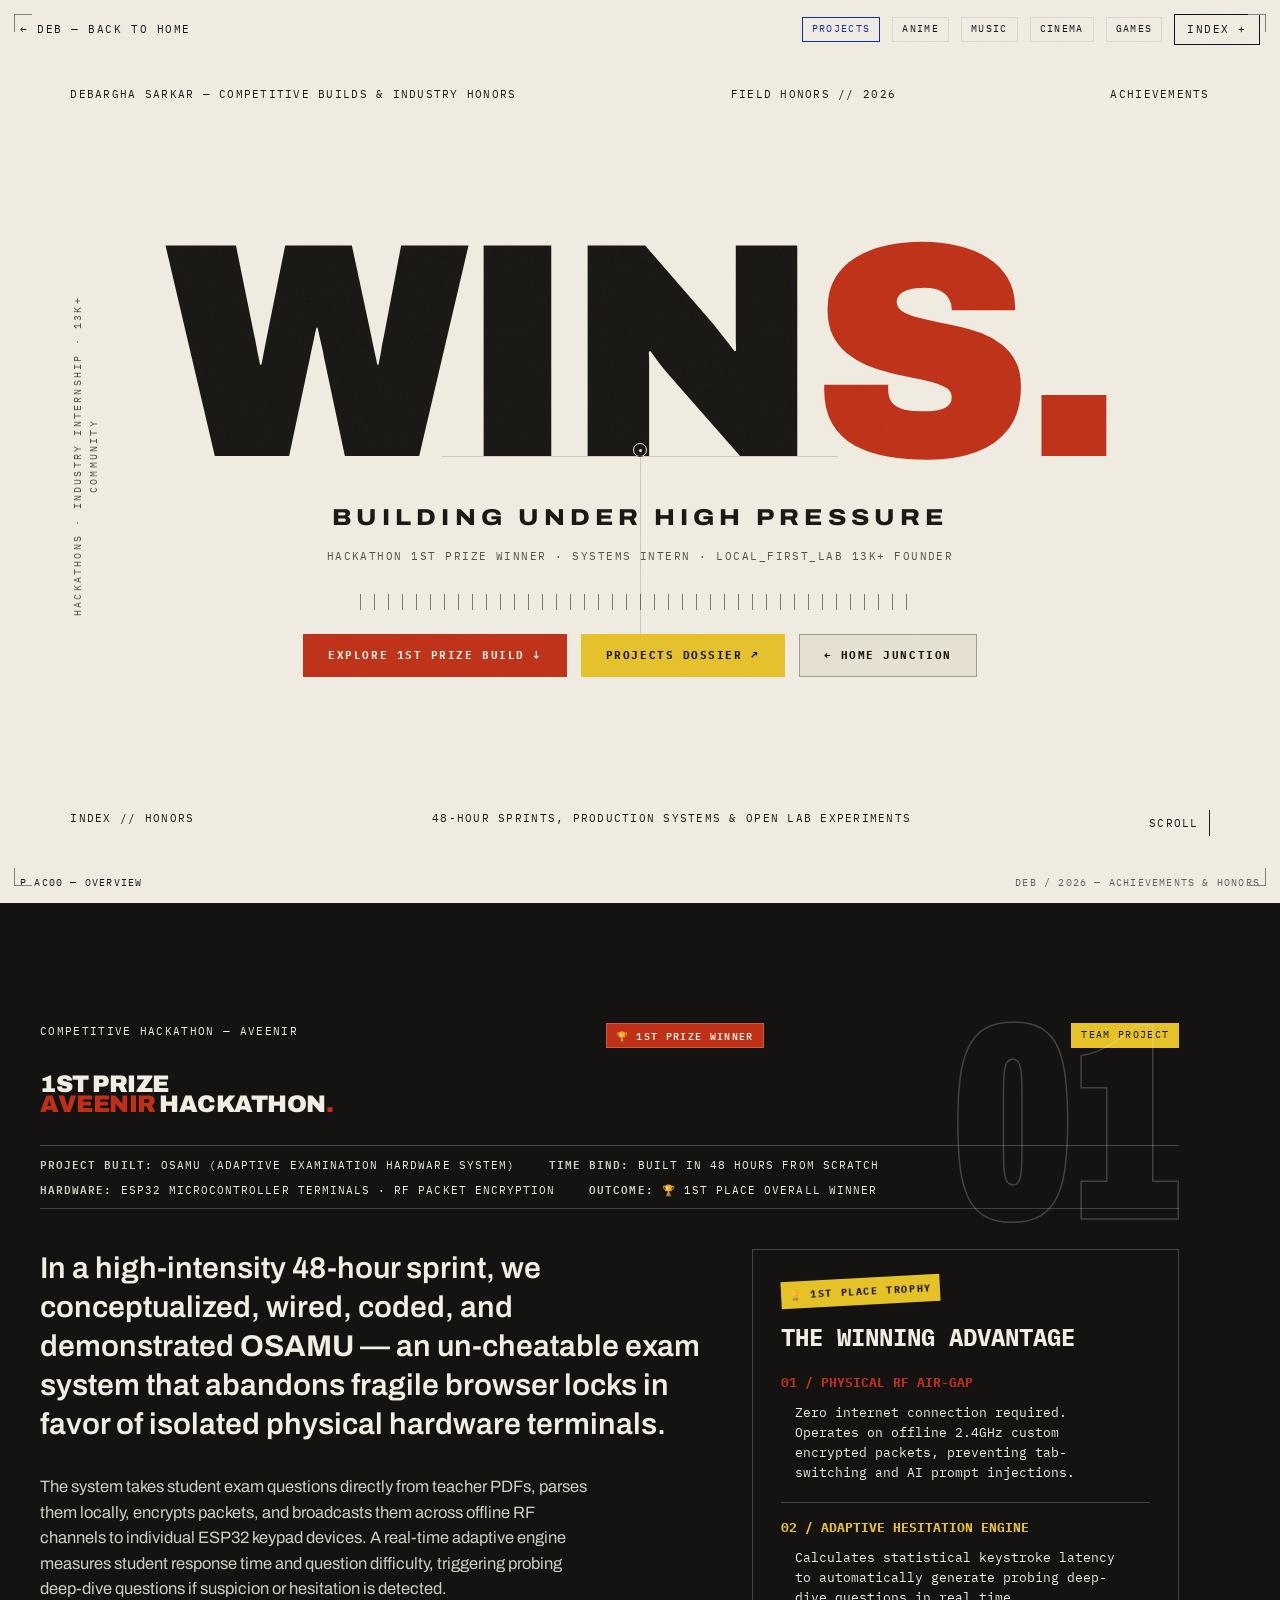
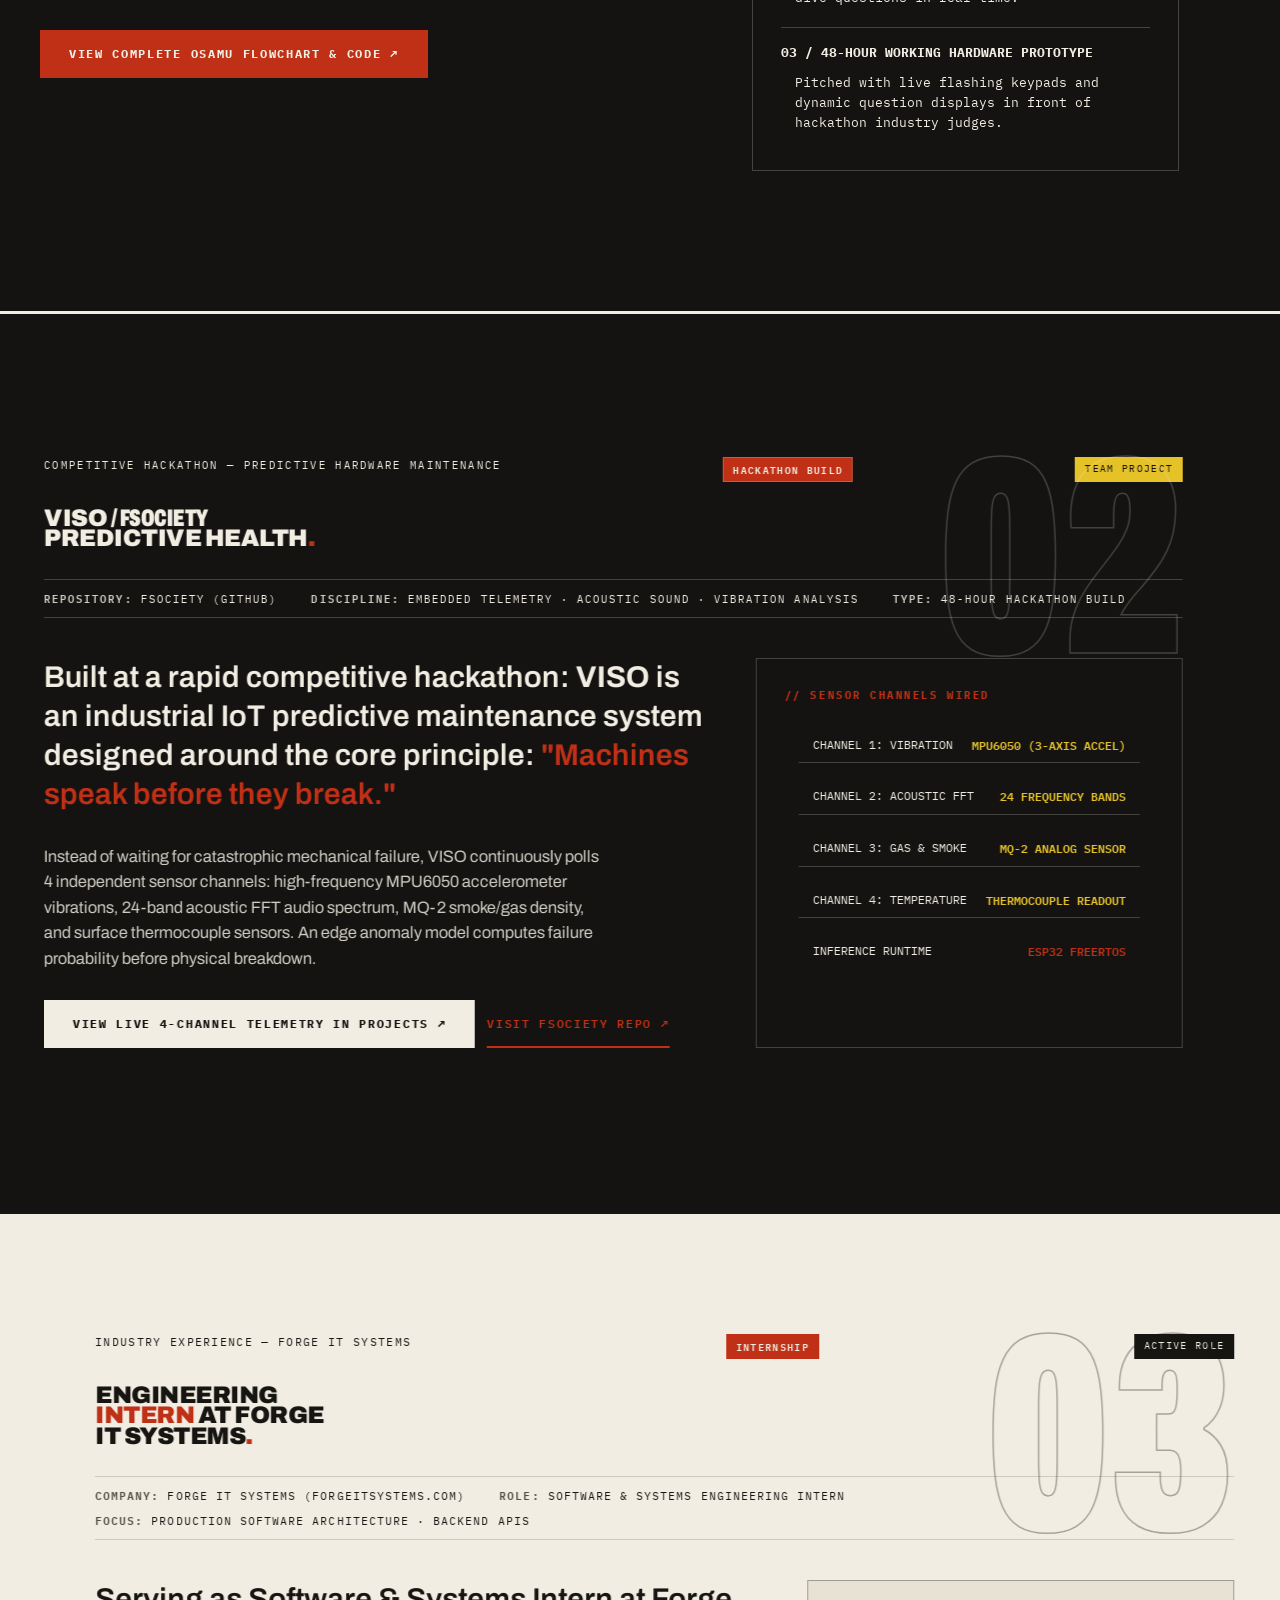
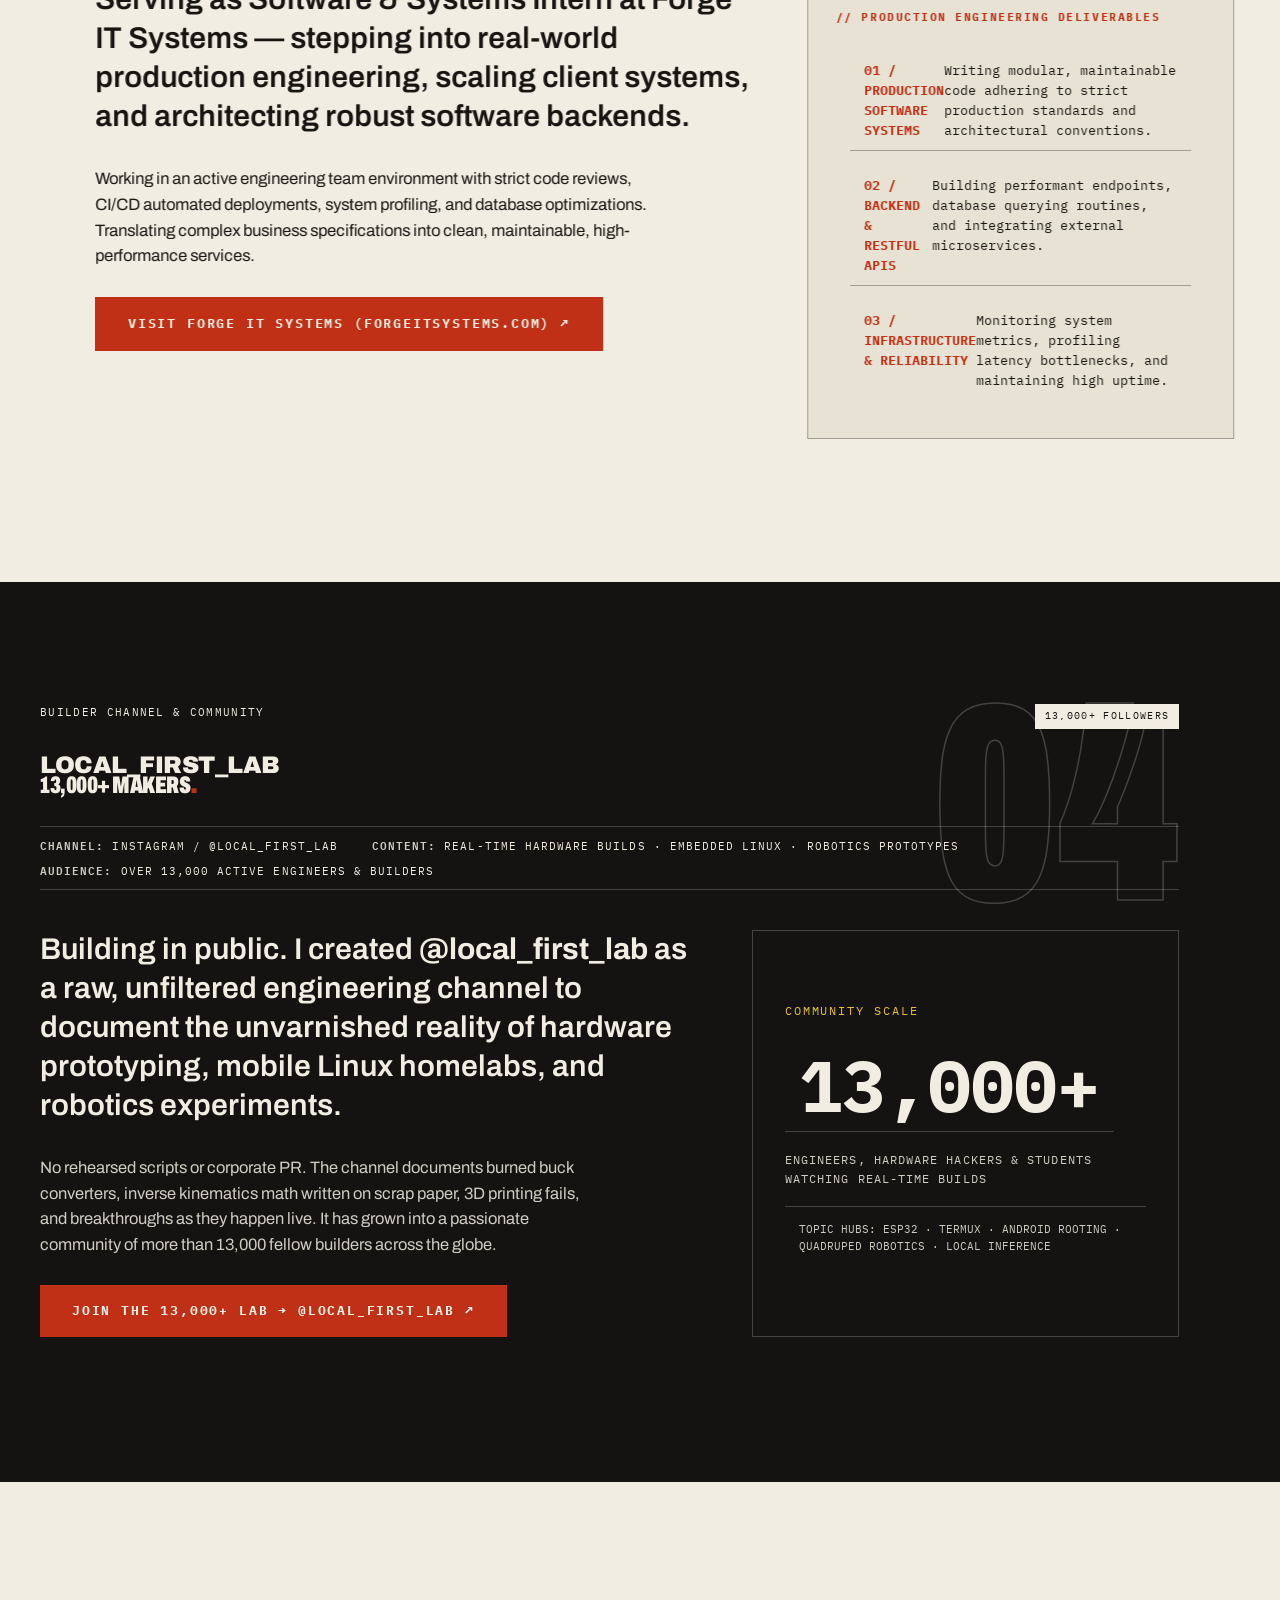
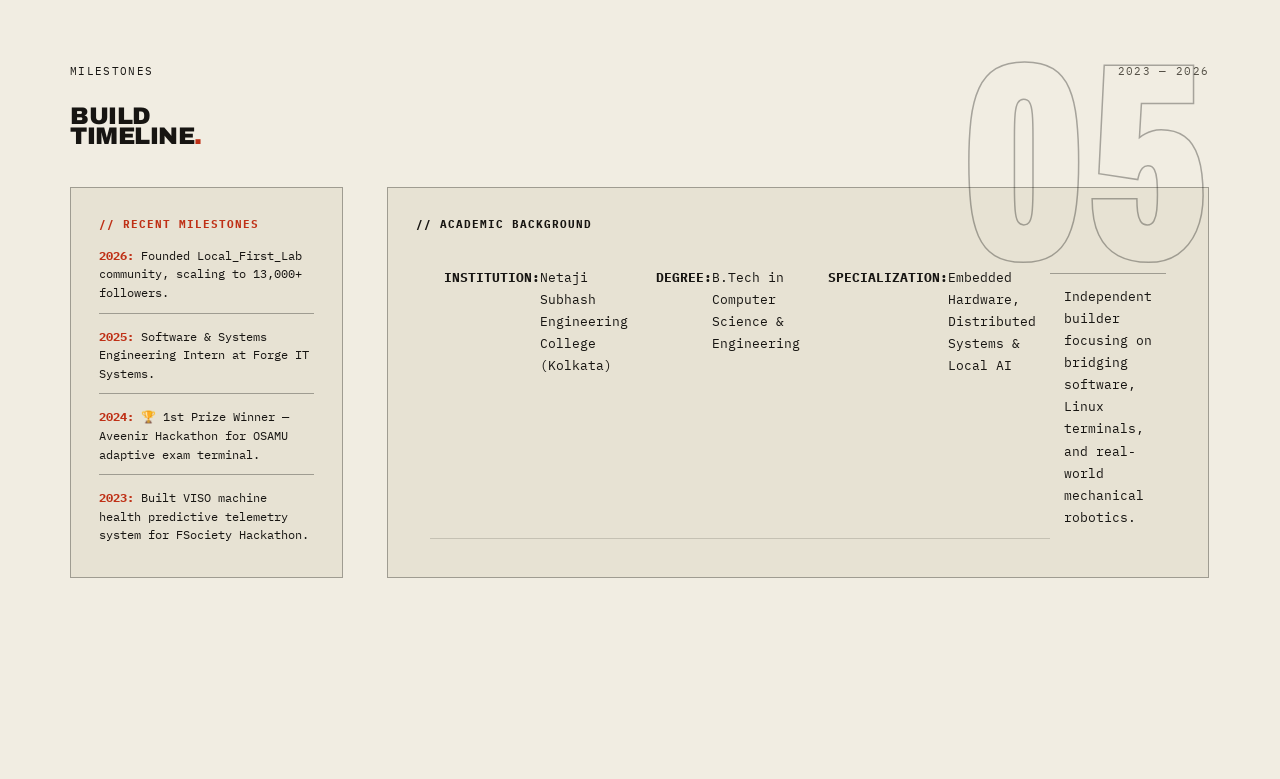
==== achievements.html @ 4ff347ff "Add ECG & Holter Monitor Telemetry Suite to portfolio with live demo link and deploy multi-page port" ====
<!DOCTYPE html>
<html lang="en">
<head>
<meta charset="UTF-8">
<meta name="viewport" content="width=device-width, initial-scale=1.0">
<title>DEB — Achievements, Hackathons &amp; Honors</title>
<meta name="description" content="Debargha Sarkar — Hackathon 1st Prize Winner, Forge IT Systems Internship, and 13,000+ Local_First_Lab community.">
<link rel="preconnect" href="https://fonts.googleapis.com">
<link rel="preconnect" href="https://fonts.gstatic.com" crossorigin>
<link href="https://fonts.googleapis.com/css2?family=Archivo:wdth,wght@62..125,100..900&family=IBM+Plex+Mono:wght@400;500;600;700&display=swap" rel="stylesheet">
<link rel="stylesheet" href="style.css">
</head>
<body>
<a class="skiplink" href="#achieve-content">Skip to content</a>
<div id="noise" aria-hidden="true"></div>
<canvas id="trail" aria-hidden="true"></canvas>
<div id="cursor" aria-hidden="true"></div>
<div id="cursorTag" aria-hidden="true">OPEN</div>

<!-- NAVIGATION -->
<nav id="siteNav" aria-label="Site">
  <a class="brand" href="index.html">← DEB <span class="hide-mobile">— BACK TO HOME</span></a>
  <div style="display:flex;align-items:center;gap:12px">
    <a class="tag hide-mobile" href="projects.html" style="text-decoration:none;border-color:var(--yellow);color:var(--yellow)">PROJECTS</a>
    <a class="tag hide-mobile" href="anime.html" style="text-decoration:none">ANIME</a>
    <a class="tag hide-mobile" href="music.html" style="text-decoration:none">MUSIC</a>
    <a class="tag hide-mobile" href="cinema.html" style="text-decoration:none">CINEMA</a>
    <a class="tag hide-mobile" href="gaming.html" style="text-decoration:none">GAMES</a>
    <button id="tocBtn" aria-haspopup="dialog" aria-expanded="false" aria-controls="toc">INDEX +</button>
  </div>
</nav>

<!-- TOC -->
<div id="toc" role="dialog" aria-modal="true" aria-label="Table of contents">
  <div class="toc-head"><h2>Achievements Index</h2><button id="tocClose">CLOSE ×</button></div>
  <ul class="toc-list">
    <li><a href="index.html"><span class="t-no">←</span><span class="t-title">Back to Main Junction</span><span class="leader"></span><span class="t-pg">HOME ↗</span></a></li>
    <li><a href="#cover"><span class="t-no">00</span><span class="t-title">Achievements Overview</span><span class="leader"></span><span class="t-pg">P.AC00</span></a></li>
    <li><a href="#ac-osamu"><span class="t-no">01</span><span class="t-title">Aveenir Hackathon 1st Prize (OSAMU)</span><span class="leader"></span><span class="t-pg">P.AC01</span></a></li>
    <li><a href="#ac-viso"><span class="t-no">02</span><span class="t-title">VISO / FSociety Predictive Health Hackathon</span><span class="leader"></span><span class="t-pg">P.AC02</span></a></li>
    <li><a href="#ac-intern"><span class="t-no">03</span><span class="t-title">Forge IT Systems — Systems Internship</span><span class="leader"></span><span class="t-pg">P.AC03</span></a></li>
    <li><a href="#ac-lab"><span class="t-no">04</span><span class="t-title">Local_First_Lab — 13,000+ Community</span><span class="leader"></span><span class="t-pg">P.AC04</span></a></li>
    <li><a href="#ac-timeline"><span class="t-no">05</span><span class="t-title">Academic &amp; Build Timeline</span><span class="leader"></span><span class="t-pg">P.AC05</span></a></li>
  </ul>
  <p class="toc-foot">DEBARGHA SARKAR / 2026 — ACHIEVEMENTS &amp; HONORS</p>
</div>

<main id="achieve-content">

<!-- ============ 00 / COVER ============ -->
<section id="cover" aria-label="Achievements Cover" data-page="P.AC00" data-name="OVERVIEW" style="min-height:100vh;display:flex;flex-direction:column;justify-content:space-between;padding:86px 5.5vw 64px;position:relative;">
  <div class="crops" aria-hidden="true"><i></i><i></i><i></i><i></i></div>
  <div class="topline">
    <div>DEBARGHA SARKAR <span class="hide-mobile">— COMPETITIVE BUILDS &amp; INDUSTRY HONORS</span></div>
    <div class="hide-mobile">FIELD HONORS // 2026</div>
    <div>ACHIEVEMENTS</div>
  </div>
  <div class="hero-center">
    <div class="crosshair" aria-hidden="true"></div>
    <div class="side-vert">HACKATHONS · INDUSTRY INTERNSHIP · 13K+ COMMUNITY</div>
    <h1 class="hero-name" aria-label="WINS.">
      <span class="ln" style="--fx:-140px;--fy:30px;--fr:-9deg;--d:.15s">W</span><span class="ln" style="--fx:40px;--fy:-160px;--fr:6deg;--d:.32s">I</span><span class="ln" style="--fx:150px;--fy:60px;--fr:-5deg;--d:.5s">N</span><span class="ln dot" style="--fx:0;--fy:-90px;--fr:0deg;--d:.78s">S.</span>
    </h1>
    <p class="hero-sub">Building Under High Pressure</p>
    <p class="hero-roles">HACKATHON 1ST PRIZE WINNER · SYSTEMS INTERN · LOCAL_FIRST_LAB 13K+ FOUNDER</p>
    <div class="hero-rule" aria-hidden="true"></div>
    
    <div style="margin-top:24px;display:flex;justify-content:center;align-items:center;gap:14px;flex-wrap:wrap;position:relative;z-index:10">
      <a class="ctl button" href="#ac-osamu" style="display:inline-block;padding:12px 24px;font-family:var(--mono);font-size:11px;font-weight:700;letter-spacing:.14em;text-decoration:none;background:var(--red);color:var(--paper);border:1px solid var(--red)">
        EXPLORE 1ST PRIZE BUILD ↓
      </a>
      <a class="ctl button" href="projects.html" style="display:inline-block;padding:12px 24px;font-family:var(--mono);font-size:11px;font-weight:700;letter-spacing:.14em;text-decoration:none;background:var(--yellow);color:var(--black);border:1px solid var(--yellow)">
        PROJECTS DOSSIER ↗
      </a>
      <a class="ctl button" href="index.html" style="display:inline-block;padding:12px 24px;font-family:var(--mono);font-size:11px;font-weight:700;letter-spacing:.14em;text-decoration:none;background:var(--paper2);color:var(--ink);border:1px solid var(--line2)">
        ← HOME JUNCTION
      </a>
    </div>
  </div>
  <div class="botline">
    <div>INDEX // HONORS</div>
    <div class="hide-mobile">48-HOUR SPRINTS, PRODUCTION SYSTEMS &amp; OPEN LAB EXPERIMENTS</div>
    <div class="scroll-cue">SCROLL <i aria-hidden="true"></i></div>
  </div>
</section>

<!-- ============ 01 / AVEENIR HACKATHON 1ST PRIZE (OSAMU) ============ -->
<section id="ac-osamu" class="spread dark" data-page="P.AC01" data-name="AVEENIR 1ST PRIZE" aria-labelledby="h-ac-osamu" style="padding:120px 5.5vw 140px;min-height:100vh;display:flex;flex-direction:column;justify-content:center">
  <div class="spread-inner rv-scope">
    <div class="big-num" aria-hidden="true">01</div>
    <header class="kicker rv">
      <span>COMPETITIVE HACKATHON — AVEENIR</span>
      <span class="tag win">🏆 1ST PRIZE WINNER</span>
      <span class="tag team">TEAM PROJECT</span>
    </header>
    
    <h2 id="h-ac-osamu" class="h-giant rv" style="--d:.05s">
      1ST PRIZE<br>
      <span style="color:var(--red)">AVEENIR</span> HACKATHON<span style="color:var(--red)">.</span>
    </h2>
    
    <div class="meta-row rv" style="--d:.15s">
      <span><b>PROJECT BUILT:</b> OSAMU (ADAPTIVE EXAMINATION HARDWARE SYSTEM)</span>
      <span><b>TIME BIND:</b> BUILT IN 48 HOURS FROM SCRATCH</span>
      <span><b>HARDWARE:</b> ESP32 MICROCONTROLLER TERMINALS · RF PACKET ENCRYPTION</span>
      <span><b>OUTCOME:</b> 🏆 1ST PLACE OVERALL WINNER</span>
    </div>

    <div class="gr gr-2" style="margin-top:40px">
      <div class="rv" style="--d:.2s">
        <p class="thesis" style="margin-top:0">
          In a high-intensity 48-hour sprint, we conceptualized, wired, coded, and demonstrated <b>OSAMU</b> — an un-cheatable exam system that abandons fragile browser locks in favor of isolated physical hardware terminals.
        </p>
        <p class="body-col" style="color:var(--pdim)">
          The system takes student exam questions directly from teacher PDFs, parses them locally, encrypts packets, and broadcasts them across offline RF channels to individual ESP32 keypad devices. A real-time adaptive engine measures student response time and question difficulty, triggering probing deep-dive questions if suspicion or hesitation is detected.
        </p>

        <div style="margin-top:28px;display:flex;gap:12px;flex-wrap:wrap">
          <a class="ctl button" href="projects.html#p01" style="display:inline-block;padding:14px 28px;font-family:var(--mono);font-size:12px;font-weight:700;letter-spacing:.14em;text-decoration:none;background:var(--red);color:var(--paper);border:1px solid var(--red)">
            VIEW COMPLETE OSAMU FLOWCHART &amp; CODE ↗
          </a>
        </div>
      </div>

      <div class="readout rv" style="padding:28px;background:#141311;border:1px solid var(--pline);--d:.25s">
        <span class="stamp gold" style="display:inline-block;margin-bottom:14px">🏆 1ST PLACE TROPHY</span>
        <h3 style="font-weight:900;font-size:24px;text-transform:uppercase;color:var(--paper);margin-bottom:16px">THE WINNING ADVANTAGE</h3>
        
        <ul style="list-style:none;padding:0;margin:0;display:flex;flex-direction:column;gap:14px;font-family:var(--mono);font-size:12.5px;color:var(--paper);line-height:1.6">
          <li style="border-bottom:1px solid var(--pline);padding-bottom:10px">
            <span style="color:var(--red);font-weight:700">01 / PHYSICAL RF AIR-GAP</span>
            <div>Zero internet connection required. Operates on offline 2.4GHz custom encrypted packets, preventing tab-switching and AI prompt injections.</div>
          </li>
          <li style="border-bottom:1px solid var(--pline);padding-bottom:10px">
            <span style="color:var(--yellow);font-weight:700">02 / ADAPTIVE HESITATION ENGINE</span>
            <div>Calculates statistical keystroke latency to automatically generate probing deep-dive questions in real time.</div>
          </li>
          <li>
            <span style="color:var(--paper);font-weight:700">03 / 48-HOUR WORKING HARDWARE PROTOTYPE</span>
            <div>Pitched with live flashing keypads and dynamic question displays in front of hackathon industry judges.</div>
          </li>
        </ul>
      </div>
    </div>
  </div>
</section>

<!-- ============ 02 / VISO / FSOCIETY HACKATHON ============ -->
<section id="ac-viso" class="spread dark" data-page="P.AC02" data-name="VISO HACKATHON" aria-labelledby="h-ac-viso" style="padding:120px 5.5vw 140px;min-height:100vh;display:flex;flex-direction:column;justify-content:center">
  <div class="spread-inner rv-scope">
    <div class="big-num" aria-hidden="true">02</div>
    <header class="kicker rv">
      <span>COMPETITIVE HACKATHON — PREDICTIVE HARDWARE MAINTENANCE</span>
      <span class="tag win">HACKATHON BUILD</span>
      <span class="tag team">TEAM PROJECT</span>
    </header>
    
    <h2 id="h-ac-viso" class="h-giant rv" style="--d:.05s">
      VISO <span class="outline wcond">/ FSOCIETY</span><br>
      PREDICTIVE HEALTH<span style="color:var(--red)">.</span>
    </h2>
    
    <div class="meta-row rv" style="--d:.15s">
      <span><b>REPOSITORY:</b> FSOCIETY (GITHUB)</span>
      <span><b>DISCIPLINE:</b> EMBEDDED TELEMETRY · ACOUSTIC SOUND · VIBRATION ANALYSIS</span>
      <span><b>TYPE:</b> 48-HOUR HACKATHON BUILD</span>
    </div>

    <div class="gr gr-2" style="margin-top:40px">
      <div class="rv" style="--d:.2s">
        <p class="thesis" style="margin-top:0">
          Built at a rapid competitive hackathon: <b>VISO</b> is an industrial IoT predictive maintenance system designed around the core principle: <em>"Machines speak before they break."</em>
        </p>
        <p class="body-col" style="color:var(--pdim)">
          Instead of waiting for catastrophic mechanical failure, VISO continuously polls 4 independent sensor channels: high-frequency MPU6050 accelerometer vibrations, 24-band acoustic FFT audio spectrum, MQ-2 smoke/gas density, and surface thermocouple sensors. An edge anomaly model computes failure probability before physical breakdown.
        </p>

        <div style="margin-top:28px;display:flex;gap:12px;flex-wrap:wrap">
          <a class="ctl button" href="projects.html#p06" style="display:inline-block;padding:14px 28px;font-family:var(--mono);font-size:12px;font-weight:700;letter-spacing:.14em;text-decoration:none;background:var(--paper);color:var(--black);border:1px solid var(--paper)">
            VIEW LIVE 4-CHANNEL TELEMETRY IN PROJECTS ↗
          </a>
          <a class="srclink" href="https://github.com/My-Mation/FSociety" target="_blank" rel="noopener" style="color:var(--red);border-color:var(--red)">
            VISIT FSOCIETY REPO ↗
          </a>
        </div>
      </div>

      <div class="readout rv" style="padding:28px;background:#141311;border:1px solid var(--pline);--d:.25s">
        <span class="mono" style="color:var(--red);display:block;margin-bottom:12px;font-weight:700;letter-spacing:.14em">// SENSOR CHANNELS WIRED</span>
        
        <div style="display:flex;flex-direction:column;gap:14px;color:var(--paper);font-family:var(--mono);font-size:12px">
          <div style="display:flex;justify-content:space-between;border-bottom:1px solid var(--pline);padding-bottom:8px">
            <span>CHANNEL 1: VIBRATION</span><span class="v" style="color:var(--yellow)">MPU6050 (3-AXIS ACCEL)</span>
          </div>
          <div style="display:flex;justify-content:space-between;border-bottom:1px solid var(--pline);padding-bottom:8px">
            <span>CHANNEL 2: ACOUSTIC FFT</span><span class="v" style="color:var(--yellow)">24 FREQUENCY BANDS</span>
          </div>
          <div style="display:flex;justify-content:space-between;border-bottom:1px solid var(--pline);padding-bottom:8px">
            <span>CHANNEL 3: GAS &amp; SMOKE</span><span class="v" style="color:var(--yellow)">MQ-2 ANALOG SENSOR</span>
          </div>
          <div style="display:flex;justify-content:space-between;border-bottom:1px solid var(--pline);padding-bottom:8px">
            <span>CHANNEL 4: TEMPERATURE</span><span class="v" style="color:var(--yellow)">THERMOCOUPLE READOUT</span>
          </div>
          <div style="display:flex;justify-content:space-between">
            <span>INFERENCE RUNTIME</span><span class="v" style="color:var(--red)">ESP32 FREERTOS</span>
          </div>
        </div>
      </div>
    </div>
  </div>
</section>

<!-- ============ 03 / FORGE IT SYSTEMS INTERNSHIP ============ -->
<section id="ac-intern" class="spread" data-page="P.AC03" data-name="INTERNSHIP" aria-labelledby="h-ac-intern" style="padding:120px 5.5vw 140px;min-height:100vh;display:flex;flex-direction:column;justify-content:center">
  <div class="spread-inner rv-scope">
    <div class="big-num" aria-hidden="true">03</div>
    <header class="kicker rv">
      <span>INDUSTRY EXPERIENCE — FORGE IT SYSTEMS</span>
      <span class="tag win" style="background:var(--red);color:var(--paper);border-color:var(--red)">INTERNSHIP</span>
      <span class="tag live">ACTIVE ROLE</span>
    </header>
    
    <h2 id="h-ac-intern" class="h-giant rv" style="--d:.05s">
      ENGINEERING<br>
      <span style="color:var(--red)">INTERN</span> AT FORGE<br>
      IT SYSTEMS<span style="color:var(--red)">.</span>
    </h2>
    
    <div class="meta-row rv" style="--d:.15s">
      <span><b>COMPANY:</b> FORGE IT SYSTEMS (FORGEITSYSTEMS.COM)</span>
      <span><b>ROLE:</b> SOFTWARE &amp; SYSTEMS ENGINEERING INTERN</span>
      <span><b>FOCUS:</b> PRODUCTION SOFTWARE ARCHITECTURE · BACKEND APIS</span>
    </div>

    <div class="gr gr-2" style="margin-top:40px">
      <div class="rv" style="--d:.2s">
        <p class="thesis" style="margin-top:0">
          Serving as Software &amp; Systems Intern at Forge IT Systems — stepping into real-world production engineering, scaling client systems, and architecting robust software backends.
        </p>
        <p class="body-col" style="color:var(--dim)">
          Working in an active engineering team environment with strict code reviews, CI/CD automated deployments, system profiling, and database optimizations. Translating complex business specifications into clean, maintainable, high-performance services.
        </p>

        <div style="margin-top:28px">
          <a class="ctl button" href="https://forgeitsystems.com/" target="_blank" rel="noopener" style="display:inline-block;padding:16px 32px;font-family:var(--mono);font-size:13px;font-weight:700;letter-spacing:.14em;text-decoration:none;background:var(--red);color:var(--paper);border:1px solid var(--red)">
            VISIT FORGE IT SYSTEMS (FORGEITSYSTEMS.COM) ↗
          </a>
        </div>
      </div>

      <div class="readout rv" style="padding:28px;background:var(--paper2);border:1px solid var(--line2);--d:.25s">
        <span class="mono" style="color:var(--red);display:block;margin-bottom:14px;font-weight:700;letter-spacing:.14em">// PRODUCTION ENGINEERING DELIVERABLES</span>
        
        <div style="display:flex;flex-direction:column;gap:14px;font-family:var(--mono);font-size:12.5px;line-height:1.6;color:var(--ink)">
          <div style="border-bottom:1px solid var(--line2);padding-bottom:10px">
            <span style="color:var(--red);font-weight:700;display:block">01 / PRODUCTION SOFTWARE SYSTEMS</span>
            <span>Writing modular, maintainable code adhering to strict production standards and architectural conventions.</span>
          </div>
          <div style="border-bottom:1px solid var(--line2);padding-bottom:10px">
            <span style="color:var(--red);font-weight:700;display:block">02 / BACKEND &amp; RESTFUL APIS</span>
            <span>Building performant endpoints, database querying routines, and integrating external microservices.</span>
          </div>
          <div>
            <span style="color:var(--red);font-weight:700;display:block">03 / INFRASTRUCTURE &amp; RELIABILITY</span>
            <span>Monitoring system metrics, profiling latency bottlenecks, and maintaining high uptime.</span>
          </div>
        </div>
      </div>
    </div>
  </div>
</section>

<!-- ============ 04 / 13K+ BUILDER COMMUNITY (LOCAL_FIRST_LAB) ============ -->
<section id="ac-lab" class="spread dark" data-page="P.AC04" data-name="13K+ COMMUNITY" aria-labelledby="h-ac-lab" style="padding:120px 5.5vw 140px;min-height:100vh;display:flex;flex-direction:column;justify-content:center">
  <div class="spread-inner rv-scope">
    <div class="big-num" aria-hidden="true">04</div>
    <header class="kicker rv">
      <span>BUILDER CHANNEL &amp; COMMUNITY</span>
      <span class="tag live">13,000+ FOLLOWERS</span>
    </header>
    
    <h2 id="h-ac-lab" class="h-giant rv" style="--d:.05s">
      LOCAL_FIRST_LAB<br>
      <span class="outline wcond">13,000+ MAKERS</span><span style="color:var(--red)">.</span>
    </h2>
    
    <div class="meta-row rv" style="--d:.15s">
      <span><b>CHANNEL:</b> INSTAGRAM / @LOCAL_FIRST_LAB</span>
      <span><b>CONTENT:</b> REAL-TIME HARDWARE BUILDS · EMBEDDED LINUX · ROBOTICS PROTOTYPES</span>
      <span><b>AUDIENCE:</b> OVER 13,000 ACTIVE ENGINEERS &amp; BUILDERS</span>
    </div>

    <div class="gr gr-2" style="margin-top:40px">
      <div class="rv" style="--d:.2s">
        <p class="thesis" style="margin-top:0">
          Building in public. I created <b>@local_first_lab</b> as a raw, unfiltered engineering channel to document the unvarnished reality of hardware prototyping, mobile Linux homelabs, and robotics experiments.
        </p>
        <p class="body-col" style="color:var(--pdim)">
          No rehearsed scripts or corporate PR. The channel documents burned buck converters, inverse kinematics math written on scrap paper, 3D printing fails, and breakthroughs as they happen live. It has grown into a passionate community of more than 13,000 fellow builders across the globe.
        </p>

        <div style="margin-top:28px">
          <a class="ctl button" href="https://www.instagram.com/local_first_lab/" target="_blank" rel="noopener" style="display:inline-block;padding:16px 32px;font-family:var(--mono);font-size:13px;font-weight:700;letter-spacing:.14em;text-decoration:none;background:var(--red);color:var(--paper);border:none">
            JOIN THE 13,000+ LAB → @LOCAL_FIRST_LAB ↗
          </a>
        </div>
      </div>

      <div class="readout rv" style="padding:32px;background:#141311;border:1px solid var(--pline);--d:.25s;display:flex;flex-direction:column;justify-content:center;align-items:flex-start;gap:18px">
        <span class="mono" style="color:var(--yellow);font-size:12px;letter-spacing:.16em">COMMUNITY SCALE</span>
        <div style="font-size:clamp(44px,6vw,72px);font-weight:900;font-family:var(--mono);color:var(--paper);line-height:1">13,000+</div>
        <p class="mono mdim" style="font-size:12px;line-height:1.6;margin:0">ENGINEERS, HARDWARE HACKERS &amp; STUDENTS WATCHING REAL-TIME BUILDS</p>
        <div style="border-top:1px solid var(--pline);padding-top:14px;width:100%;font-family:var(--mono);font-size:11px;color:var(--pdim)">
          TOPIC HUBS: ESP32 · TERMUX · ANDROID ROOTING · QUADRUPED ROBOTICS · LOCAL INFERENCE
        </div>
      </div>
    </div>
  </div>
</section>

<!-- ============ 05 / TIMELINE ============ -->
<section id="ac-timeline" class="spread" data-page="P.AC05" data-name="TIMELINE" aria-labelledby="h-ac-timeline" style="padding:120px 5.5vw 140px;min-height:100vh;display:flex;flex-direction:column;justify-content:center">
  <div class="spread-inner rv-scope">
    <div class="big-num" aria-hidden="true">05</div>
    <header class="kicker rv"><span>MILESTONES</span><span class="mdim">2023 — 2026</span></header>
    <h2 id="h-ac-timeline" class="h-giant rv" style="--d:.05s">BUILD<br>TIMELINE<span style="color:var(--red)">.</span></h2>

    <div class="gr gr-2" style="margin-top:40px">
      <div class="readout rv" style="padding:28px;background:var(--paper2);border:1px solid var(--line2)">
        <span class="mono" style="color:var(--red);font-weight:700;display:block;margin-bottom:14px">// RECENT MILESTONES</span>
        <ul style="list-style:none;padding:0;margin:0;display:flex;flex-direction:column;gap:14px;font-family:var(--mono);font-size:12px;color:var(--ink)">
          <li style="border-bottom:1px solid var(--line2);padding-bottom:10px">
            <b style="color:var(--red)">2026:</b> Founded Local_First_Lab community, scaling to 13,000+ followers.
          </li>
          <li style="border-bottom:1px solid var(--line2);padding-bottom:10px">
            <b style="color:var(--red)">2025:</b> Software &amp; Systems Engineering Intern at Forge IT Systems.
          </li>
          <li style="border-bottom:1px solid var(--line2);padding-bottom:10px">
            <b style="color:var(--red)">2024:</b> 🏆 1st Prize Winner — Aveenir Hackathon for OSAMU adaptive exam terminal.
          </li>
          <li>
            <b style="color:var(--red)">2023:</b> Built VISO machine health predictive telemetry system for FSociety Hackathon.
          </li>
        </ul>
      </div>

      <div class="readout rv" style="padding:28px;background:var(--paper2);border:1px solid var(--line2);--d:.2s">
        <span class="mono" style="color:var(--ink);font-weight:700;display:block;margin-bottom:14px">// ACADEMIC BACKGROUND</span>
        <div style="font-family:var(--mono);font-size:13px;line-height:1.7;color:var(--ink)">
          <div><b>INSTITUTION:</b> Netaji Subhash Engineering College (Kolkata)</div>
          <div><b>DEGREE:</b> B.Tech in Computer Science &amp; Engineering</div>
          <div><b>SPECIALIZATION:</b> Embedded Hardware, Distributed Systems &amp; Local AI</div>
          <div style="margin-top:16px;border-top:1px solid var(--line2);padding-top:12px;color:var(--dim)">
            Independent builder focusing on bridging software, Linux terminals, and real-world mechanical robotics.
          </div>
        </div>
      </div>
    </div>
  </div>
</section>

</main>

<div id="pageBar" aria-hidden="true">
  <span id="pgL">P.AC00 — OVERVIEW</span>
  <span class="r">DEB / 2026 — ACHIEVEMENTS &amp; HONORS</span>
</div>

<script src="script.js"></script>
</body>
</html>
---- style.css ----
/* ============ TOKENS ============ */
:root{
  --paper:#f1ede2; --paper2:#e7e2d3; --ink:#171512; --ink2:#545046;
  --line:rgba(23,21,18,.16); --line2:rgba(23,21,18,.34);
  --red:#bf3016; --yellow:#e6c229; --black:#141311;
  --pline:rgba(241,237,226,.22); --pdim:rgba(241,237,226,.85);
  --mono:'IBM Plex Mono',monospace; --sans:'Archivo',sans-serif;
}
*{margin:0;padding:0;box-sizing:border-box}
html{scroll-behavior:smooth}
html.fine, html.fine *{cursor:none !important}
body{background:var(--paper);color:var(--ink);font-family:var(--sans);font-size:16px;line-height:1.55;overflow-x:hidden;-webkit-font-smoothing:antialiased}
::selection{background:var(--red);color:var(--paper)}
a{color:inherit}
button{font:inherit;color:inherit;background:none;border:none}
:focus-visible{outline:2px solid var(--red);outline-offset:3px}
img,svg,canvas{display:block;max-width:100%}
.skiplink{position:fixed;top:-60px;left:16px;z-index:200;background:var(--ink);color:var(--paper);padding:8px 14px;font-family:var(--mono);font-size:11px;transition:top .2s}
.skiplink:focus{top:16px}

/* ============ UTILITIES ============ */
.mono{font-family:var(--mono);font-size:11px;letter-spacing:.09em;text-transform:uppercase}
.mdim{color:var(--ink2)}
.dark .mdim{color:var(--pdim)}
.wcond{font-stretch:66%}.wexp{font-stretch:120%}
.outline{color:var(--ink);font-weight:900}
.dark .outline{color:var(--paper)}
.h-giant{font-weight:900;line-height:.85;letter-spacing:-.02em;text-transform:uppercase}
.stamp{display:inline-block;border:2px solid var(--red);color:var(--red);font-family:var(--mono);font-weight:600;font-size:10px;letter-spacing:.16em;padding:.35em .6em;transform:rotate(-3deg);text-transform:uppercase}
.stamp.ok{border-color:var(--ink);color:var(--ink)}
.stamp.warn{border-color:var(--yellow);color:var(--black);background:var(--yellow)}
.stamp.gold{border-color:var(--yellow);color:var(--black);background:var(--yellow);font-weight:700}
.hr{border:0;border-top:1px solid var(--line)}
.rule3{border:0;border-top:3px solid var(--ink)}
.dark .rule3{border-color:var(--paper)}

/* status tags — LIVE / SOURCE / TEAM / EXPERIMENT / ARCHIVED / WINNER */
.tag{font-family:var(--mono);font-size:9.5px;letter-spacing:.14em;border:1px solid var(--ink);padding:4px 9px;text-transform:uppercase;white-space:nowrap}
.tag.live{background:var(--ink);color:var(--paper)}
.tag.team{background:var(--yellow);color:var(--ink);border-color:var(--ink)}
.tag.exp{border-color:var(--red);color:var(--red)}
.tag.arch{border-color:var(--line2);color:var(--ink2)}
.tag.win{background:var(--red);color:var(--paper);border-color:var(--red);font-weight:600}
.dark .tag{border-color:var(--pline);color:var(--paper)}
.dark .tag.live{background:var(--paper);color:var(--black)}
.dark .tag.team{background:var(--yellow);color:var(--black);border-color:var(--yellow)}
.dark .tag.arch{color:var(--pdim)}
.dark .tag.win{background:var(--red);color:var(--paper)}

.crops{position:absolute;inset:14px;pointer-events:none;z-index:2}
.crops i{position:absolute;width:18px;height:18px;border-color:currentColor;opacity:.5}
.crops i:nth-child(1){top:0;left:0;border-top:1px solid;border-left:1px solid}
.crops i:nth-child(2){top:0;right:0;border-top:1px solid;border-right:1px solid}
.crops i:nth-child(3){bottom:0;left:0;border-bottom:1px solid;border-left:1px solid}
.crops i:nth-child(4){bottom:0;right:0;border-bottom:1px solid;border-right:1px solid}

.rv{opacity:0;transform:translateY(16px);transition:opacity .8s ease var(--d,0s),transform .8s cubic-bezier(.2,.8,.2,1) var(--d,0s)}
.in .rv{opacity:1;transform:none}
.draw{stroke-dasharray:1;stroke-dashoffset:1;transition:stroke-dashoffset 1s cubic-bezier(.4,0,.2,1) var(--d,0s)}
.in .draw{stroke-dashoffset:0}
.fadein{opacity:0;transition:opacity .7s ease var(--d,0s)}
.in .fadein{opacity:1}
.d1{--d:.15s}.d2{--d:.3s}.d3{--d:.45s}.d4{--d:.6s}.d5{--d:.8s}.d6{--d:1s}.d7{--d:1.25s}.d8{--d:1.5s}

/* SCREEN SHAKE ANIMATION */
@keyframes c-shake {
  0% { transform: translate(0, 0); }
  20% { transform: translate(-8px, 5px); }
  40% { transform: translate(8px, -5px); }
  60% { transform: translate(-5px, -3px); }
  80% { transform: translate(5px, 4px); }
  100% { transform: translate(0, 0); }
}
.shake {
  animation: c-shake 0.4s cubic-bezier(.36,.07,.19,.97) both;
}

/* REFINED RESTRAINED TYPOGRAPHY FOR INTERNSHIP AND HACKATHON PAGES */
#pintern .h-giant, #phack .h-giant {
  font-size: clamp(34px, 5.2vw, 68px);
  line-height: .92;
}
#pintern .thesis, #phack .thesis {
  font-size: clamp(14px, 1.6vw, 19px);
  max-width: 38em;
}
#pintern .readout, #phack .readout {
  font-size: 11.5px;
}
#pintern h3, #phack h3 {
  font-size: clamp(20px, 2.6vw, 28px);
}

/* ============ MOBILE MEDIA QUERY (≤ 768px) ============ */
#noise{position:fixed;inset:0;z-index:70;pointer-events:none;opacity:.055;background-image:url("data:image/svg+xml,%3Csvg xmlns='http://www.w3.org/2000/svg' width='260' height='260'%3E%3Cfilter id='n'%3E%3CfeTurbulence type='fractalNoise' baseFrequency='0.85' numOctaves='2'/%3E%3C/filter%3E%3Crect width='260' height='260' filter='url(%23n)'/%3E%3C/svg%3E")}
#trail{position:fixed;inset:0;z-index:65;pointer-events:none}
#cursor{position:fixed;top:0;left:0;z-index:100;width:14px;height:14px;margin:-7px 0 0 -7px;border:1.5px solid #fff;border-radius:50%;mix-blend-mode:difference;pointer-events:none;display:none;transition:width .18s,height .18s,margin .18s}
#cursor::after{content:"";position:absolute;top:50%;left:50%;width:3px;height:3px;margin:-1.5px;background:#fff;border-radius:50%}
#cursor.hot{width:34px;height:34px;margin:-17px 0 0 -17px}
html.fine #cursor{display:block}
#cursorTag{position:fixed;top:0;left:0;z-index:100;pointer-events:none;mix-blend-mode:difference;color:#fff;font-family:var(--mono);font-size:10px;letter-spacing:.14em;white-space:nowrap;transform:translate(18px,14px);opacity:0;transition:opacity .15s}
#cursorTag.show{opacity:1}
#cursorTag::before{content:"[ "}#cursorTag::after{content:" ]"}

#siteNav{position:fixed;top:0;left:0;right:0;z-index:60;display:flex;justify-content:space-between;align-items:center;padding:14px 20px;mix-blend-mode:difference;color:#fff}
#siteNav .brand{font-family:var(--mono);font-size:11px;letter-spacing:.14em;text-decoration:none}
#tocBtn{font-family:var(--mono);font-size:11px;letter-spacing:.14em;color:#fff;border:1px solid #fff;padding:6px 12px}
#tocBtn:hover{background:#fff;color:#000}
#toc{position:fixed;inset:0;z-index:80;background:var(--paper);color:var(--ink);padding:24px;overflow-y:auto;visibility:hidden;opacity:0;transition:opacity .25s,visibility .25s}
#toc.open{visibility:visible;opacity:1}
#toc .toc-head{display:flex;justify-content:space-between;align-items:flex-start;border-bottom:3px solid var(--ink);padding-bottom:14px}
#toc h2{font-weight:900;font-stretch:75%;font-size:clamp(48px,10vw,110px);line-height:.85;text-transform:uppercase}
#tocClose{font-family:var(--mono);font-size:11px;letter-spacing:.14em;border:1px solid var(--ink);padding:6px 12px}
#tocClose:hover{background:var(--ink);color:var(--paper)}
.toc-list{list-style:none;margin:28px 0 40px;max-width:880px}
.toc-list a{display:flex;align-items:baseline;gap:14px;text-decoration:none;padding:8px 0;border-bottom:1px solid var(--line);font-weight:700;font-stretch:80%;text-transform:uppercase;font-size:clamp(15px,2.2vw,24px)}
.toc-list a:hover .t-title{color:var(--red)}
.toc-list .t-no{font-family:var(--mono);font-size:11px;font-weight:500;letter-spacing:.1em;width:38px;flex:none}
.toc-list .leader{flex:1;border-bottom:1px dotted var(--line2);transform:translateY(-4px)}
.toc-list .t-pg{font-family:var(--mono);font-size:10px;letter-spacing:.1em}
.toc-foot{font-family:var(--mono);font-size:10px;letter-spacing:.1em;color:var(--ink2);text-transform:uppercase}
#pageBar{position:fixed;left:0;right:0;bottom:0;z-index:60;display:flex;justify-content:space-between;gap:12px;padding:10px 20px;mix-blend-mode:difference;color:#fff;font-family:var(--mono);font-size:10px;letter-spacing:.12em;text-transform:uppercase;pointer-events:none}
#pageBar .r{color:rgba(255,255,255,.65)}

/* ============ SPREADS ============ */
.spread{position:relative;border-top:3px solid var(--ink);padding:76px 5.5vw 110px;min-height:60vh}
.spread.dark{background:var(--black);color:var(--paper);border-color:var(--paper)}
.spread-inner{position:relative;max-width:1480px;margin:0 auto;will-change:transform}
.kicker{display:flex;justify-content:space-between;gap:16px;font-family:var(--mono);font-size:11px;letter-spacing:.12em;text-transform:uppercase;margin-bottom:26px;flex-wrap:wrap}
.kicker .mdim{color:var(--ink2)}
.dark .kicker .mdim{color:var(--pdim)}
.meta-row{display:flex;flex-wrap:wrap;gap:8px 34px;font-family:var(--mono);font-size:10.5px;letter-spacing:.1em;text-transform:uppercase;border-top:1px solid var(--line);border-bottom:1px solid var(--line);padding:10px 0;margin:30px 0 0}
.dark .meta-row{border-color:var(--pline)}
.meta-row b{font-weight:600;color:var(--ink2)}
.dark .meta-row b{color:var(--pdim)}
.thesis{font-size:clamp(19px,2.4vw,30px);line-height:1.3;font-weight:600;max-width:32em;margin-top:34px}
.thesis em{font-style:normal;color:var(--red)}
.body-col{max-width:62ch;margin-top:30px;font-size:16.5px;color:var(--ink)}
.dark .body-col{color:var(--paper)}
.body-col p+p{margin-top:1em}
.note-marg{font-family:var(--mono);font-size:10.5px;letter-spacing:.08em;text-transform:uppercase;color:var(--ink2);line-height:1.9}
.dark .note-marg{color:var(--pdim)}
.big-num{position:absolute;top:-10px;right:0;font-weight:900;font-stretch:62%;font-size:clamp(120px,22vw,300px);line-height:.8;color:transparent;-webkit-text-stroke:1.5px var(--line2);pointer-events:none;user-select:none}
.dark .big-num{-webkit-text-stroke-color:rgba(241,237,226,.22)}
.fig-label{display:flex;justify-content:space-between;gap:12px;font-family:var(--mono);font-size:10px;letter-spacing:.12em;text-transform:uppercase;color:var(--ink2);margin-top:10px;flex-wrap:wrap}
.dark .fig-label{color:var(--pdim)}
.gr{display:grid;gap:44px}
@media(min-width:960px){.gr-2{grid-template-columns:1.25fr .8fr}}
.srclink{display:inline-block;font-family:var(--mono);font-size:12px;font-weight:600;letter-spacing:.14em;text-transform:uppercase;text-decoration:none;border-bottom:2px solid var(--red);padding-bottom:4px;margin-top:14px}
.srclink:hover{color:var(--red)}

/* ============ PINNED HORIZONTAL SIDE SCROLLING SECTION ============ */
.h-scroll-wrapper{position:relative;height:520vh;border-top:3px solid var(--paper)}
.h-scroll-sticky{position:sticky;top:0;height:100vh;overflow:hidden;display:flex;align-items:center;background:var(--black);color:var(--paper)}
.h-scroll-track{display:flex;gap:44px;padding:0 8vw;will-change:transform}
.h-card{flex:0 0 clamp(340px,46vw,640px);border:1px solid rgba(241,237,226,.18);padding:44px 40px;background:rgba(18,17,14,.88);backdrop-filter:blur(16px);-webkit-backdrop-filter:blur(16px);display:flex;flex-direction:column;justify-content:space-between;position:relative;border-radius:4px;box-shadow:0 14px 40px rgba(0,0,0,.5);transition:border-color .4s cubic-bezier(.16,1,.3,1), transform .4s cubic-bezier(.16,1,.3,1), box-shadow .4s cubic-bezier(.16,1,.3,1)}
.h-card:hover{border-color:var(--red);transform:translateY(-6px);box-shadow:0 20px 50px rgba(191,48,22,.2)}
.h-card .hc-tag{font-family:var(--mono);font-size:10.5px;letter-spacing:.16em;color:var(--yellow);text-transform:uppercase;font-weight:700}
.h-card h3{font-weight:900;font-stretch:75%;font-size:clamp(28px,3.8vw,50px);line-height:.94;text-transform:uppercase;margin:20px 0 14px;letter-spacing:-.01em}
.h-card p{font-size:15.5px;line-height:1.6;color:var(--pdim);font-weight:400}

/* BLUEPRINT SVG - FIXING SVG BOXES FILL AND STROKE */
.bp .ln{stroke:var(--ink);stroke-width:2.5;fill:none;stroke-linecap:round}
.bp .thin{stroke-width:1.4}
.bp .box{fill:var(--paper2);stroke:var(--ink);stroke-width:2}
.bp .flowbox{fill:var(--paper2);stroke:var(--ink);stroke-width:2}
.bp .flowlab{font-family:var(--mono);font-size:10.5px;letter-spacing:.06em;fill:var(--ink);font-weight:600}
.bp .lab{font-family:var(--mono);font-size:10px;letter-spacing:.06em;fill:var(--ink);font-weight:600}
.bp .lab2{fill:var(--ink2)}
.bp .red{fill:var(--red)}
.bp .rs{stroke:var(--red);stroke-width:2;fill:none}
.dark .bp .ln{stroke:var(--paper)}
.dark .bp .box{fill:var(--black);stroke:var(--paper)}
.dark .bp .flowbox{fill:var(--black);stroke:var(--paper)}
.dark .bp .flowlab{fill:var(--paper)}
.dark .bp .lab{fill:var(--paper)}
.dark .bp .lab2{fill:var(--pdim)}

/* BUTTONS */
.ctl button{font-family:var(--mono);font-size:11px;letter-spacing:.12em;text-transform:uppercase;border:1px solid var(--ink);padding:9px 15px;background:var(--paper2);color:var(--ink);transition:background .15s,color .15s}
.ctl button:hover{background:var(--ink);color:var(--paper)}
.ctl button[aria-pressed="true"]{background:var(--red);color:var(--paper);font-weight:700;border-color:var(--red)}
.ctl-dark button{border-color:var(--red);background:var(--red);color:#ffffff !important;font-weight:700;padding:10px 18px;letter-spacing:.12em}
.ctl-dark button:hover{background:var(--ink);border-color:var(--paper);color:#ffffff !important}

/* ============ 00 COVER ============ */
#cover{min-height:100vh;border-top:0;display:flex;flex-direction:column;justify-content:space-between;padding:86px 5.5vw 64px;position:relative;overflow:hidden}
#cover .topline,#cover .botline{display:flex;justify-content:space-between;gap:10px;font-family:var(--mono);font-size:10.5px;letter-spacing:.12em;text-transform:uppercase;position:relative;z-index:3;flex-wrap:wrap}
#cover .topline div,#cover .botline div{opacity:0;transition:opacity .8s ease var(--d,2s)}
.loaded #cover .topline div,.loaded #cover .botline div{opacity:1}
.hero-center{position:relative;text-align:center;flex:1;display:flex;flex-direction:column;justify-content:center;min-height:0}
.hero-name{font-weight:900;line-height:.78;letter-spacing:-.03em;font-size:min(37vw,34vh);text-transform:uppercase;user-select:none;position:relative;z-index:2}
.hero-name .ln{display:inline-block;opacity:0;transform:translate(var(--fx),var(--fy)) rotate(var(--fr))}
.hero-name .dot{color:var(--red)}
.loaded .hero-name .ln{animation:typeset .62s cubic-bezier(.22,.9,.28,1) forwards;animation-delay:var(--d)}
@keyframes typeset{0%{opacity:0;transform:translate(var(--fx),var(--fy)) rotate(var(--fr))}74%{opacity:1;transform:translate(calc(var(--fx)*-.05),calc(var(--fy)*-.05)) rotate(calc(var(--fr)*-.35))}100%{opacity:1;transform:none}}
.hero-sub{margin-top:26px;font-weight:800;font-stretch:115%;text-transform:uppercase;font-size:clamp(13px,2.2vw,23px);letter-spacing:.55em;opacity:0;transition:letter-spacing 1s cubic-bezier(.2,.8,.2,1) 1.05s,opacity .6s ease 1.05s;white-space:nowrap}
.loaded .hero-sub{letter-spacing:.22em;opacity:1}
.hero-roles{margin-top:12px;font-family:var(--mono);font-size:10.5px;letter-spacing:.14em;text-transform:uppercase;color:var(--ink2);opacity:0;transition:opacity .8s ease 1.5s}
.loaded .hero-roles{opacity:1}
.hero-rule{margin:30px auto 0;width:min(560px,72%);height:16px;background:repeating-linear-gradient(90deg,var(--ink) 0 1px,transparent 1px 14px);opacity:0;transition:opacity .8s ease 1.3s}
.loaded .hero-rule{opacity:.55}
.side-vert{position:absolute;left:0;top:50%;transform:rotate(180deg) translateY(50%);writing-mode:vertical-rl;font-family:var(--mono);font-size:10px;letter-spacing:.22em;text-transform:uppercase;color:var(--ink2)}
.hero-stamp{position:absolute;right:6%;bottom:15%;transform:rotate(7deg);z-index:3;border:2px solid var(--red);color:var(--red);padding:8px 12px;font-family:var(--mono);font-size:10px;letter-spacing:.18em;text-transform:uppercase;opacity:0;transition:opacity .5s ease 1.8s;max-width:230px;text-align:center;line-height:1.7}
.loaded .hero-stamp{opacity:1}
.crosshair{position:absolute;left:50%;top:50%;width:44vmin;height:44vmin;transform:translate(-50%,-50%);pointer-events:none}
.crosshair::before,.crosshair::after{content:"";position:absolute;background:var(--line)}
.crosshair::before{left:50%;top:0;bottom:0;width:1px}
.crosshair::after{top:50%;left:0;right:0;height:1px}
.scroll-cue{display:inline-flex;align-items:center;gap:10px}
.scroll-cue i{display:block;width:1px;height:26px;background:var(--ink);position:relative;overflow:hidden}
.scroll-cue i::after{content:"";position:absolute;left:0;top:-8px;width:1px;height:8px;background:var(--red);animation:drop 1.6s infinite}
@keyframes drop{to{top:26px}}

/* ============ PHASES ============ */
.chain{display:flex;align-items:stretch;gap:0;overflow-x:auto;padding:34px 0 18px;scroll-snap-type:x proximity;-ms-overflow-style:none;scrollbar-width:none}
.chain::-webkit-scrollbar{display:none !important}
.chain .node{flex:none;scroll-snap-align:start;border:1px solid var(--line2);background:var(--paper2);padding:16px 18px;min-width:210px;max-width:250px;position:relative;transition:border-color .2s}
.chain .node:hover{border-color:var(--red)}
.chain .node h4{font-weight:900;font-stretch:80%;text-transform:uppercase;font-size:17px;letter-spacing:0;line-height:1.1;color:var(--ink)}
.chain .node .st{font-family:var(--mono);font-size:9.5px;letter-spacing:.12em;color:var(--ink2);display:block;margin-top:8px;text-transform:uppercase;line-height:1.8}
.chain .node.cur{background:var(--ink);color:var(--paper);border-color:var(--ink)}
.chain .node.cur h4{color:var(--paper)}
.chain .node.cur .st{color:var(--pdim)}
.chain .arr{flex:none;align-self:center;padding:0 10px;font-family:var(--mono);color:var(--ink2)}

/* ============ WORK INDEX ============ */
.widx{margin-top:40px;border-top:2px solid var(--ink)}
.widx a{display:grid;grid-template-columns:56px minmax(120px,.9fr) 1.4fr auto;gap:14px;align-items:baseline;padding:18px 0;border-bottom:1px solid var(--line2);text-decoration:none}
.widx .no{font-family:var(--mono);font-size:11px;letter-spacing:.1em;color:var(--red)}
.widx .ti{font-weight:900;font-stretch:80%;text-transform:uppercase;font-size:clamp(19px,2.8vw,32px);letter-spacing:-.01em;line-height:.95}
.widx .hook{font-size:14.5px;color:var(--ink2)}
.widx .tg{display:flex;gap:6px;justify-content:flex-end;flex-wrap:wrap}
.widx a:hover .ti{color:var(--red)}
.widx a.feat{padding:30px 0;border-bottom:2px solid var(--ink)}
.widx a.feat .ti{font-size:clamp(28px,4.6vw,54px)}
.widx a.feat .hook{font-size:15.5px}

/* ============ READOUTS & CARDS (LIGHT VS DARK SPREADS) ============ */
.readout{border:1px solid var(--line2);background:var(--paper2);color:var(--ink);font-family:var(--mono);font-size:11.5px}
.dark .readout{border-color:var(--pline);background:#12110e;color:var(--paper)}
.readout div{display:flex;justify-content:space-between;padding:10px 14px;border-bottom:1px solid var(--line)}
.dark .readout div{border-color:var(--pline)}
.readout div:last-child{border-bottom:0}
.readout .v{font-weight:600;color:var(--ink)}
.dark .readout .v{color:var(--paper)}
.chips{display:flex;flex-wrap:wrap;gap:8px;margin-top:20px}
.chips span{font-family:var(--mono);font-size:10px;letter-spacing:.12em;text-transform:uppercase;border:1px solid var(--line2);padding:7px 12px}

/* ============ HOMELAB ============ */
.hl-grid{display:grid;gap:36px;margin-top:40px}
@media(min-width:960px){.hl-grid{grid-template-columns:1.2fr .8fr}}
#hlSvg .hn{cursor:pointer}
#hlSvg .hn:focus-visible{outline:2px solid var(--red);outline-offset:4px}
#hlSvg .hn .box{transition:fill .15s}
#hlSvg .hn.on .box{fill:var(--red);stroke:var(--red)}
#hlSvg .hn.on text{fill:var(--paper)}
#hlPanel{border:1px solid var(--pline);padding:24px;background:#141311}
#hlPanel h3{font-weight:900;font-stretch:78%;text-transform:uppercase;font-size:clamp(22px,3vw,34px);line-height:.95}
#hlPanel .hp-meta{font-family:var(--mono);font-size:10px;letter-spacing:.12em;color:var(--red);text-transform:uppercase;display:block;margin:10px 0 12px}
#hlPanel p{font-size:15.5px}

/* ============ CANVAS PANELS ============ */
.cvp{border:1px solid var(--line2);background:#1a1916;position:relative}
.dark .cvp{border-color:var(--pline);background:#0d0c0a}
.cvp canvas{width:100%;display:block}
.scan::after{content:"";position:absolute;inset:0;pointer-events:none;background:repeating-linear-gradient(0deg,rgba(0,0,0,.25) 0 1px,transparent 1px 3px)}
.cartridge{border:1px solid var(--pline);padding:26px;position:relative;background:#11100e}
.klight{font-weight:300;letter-spacing:.06em}
.kisor-thesis{font-weight:300;font-size:clamp(19px,2.4vw,29px);line-height:1.45;max-width:30em;margin-top:34px}

/* ============ ABOUT / CONTACT / END (GUARANTEED NO-BOX NAME) ============ */
.facts{font-family:var(--mono);font-size:11.5px;letter-spacing:.08em;text-transform:uppercase}
.facts div{display:flex;justify-content:space-between;align-items:center;gap:16px;padding:10px 0;border:none !important;outline:none !important;box-shadow:none !important;background:transparent !important}
.facts div *{border:none !important;outline:none !important;box-shadow:none !important;background:transparent !important;margin:0 !important;padding:0 !important}
.facts .val{font-weight:600;text-align:right;color:var(--ink)}
#p17 .big-num{display:none !important}
.c-row{display:flex;flex-wrap:wrap;align-items:baseline;gap:8px 24px;padding:22px 0;border-bottom:1px solid var(--line2);margin-top:8px}
.c-row .cl{font-family:var(--mono);font-size:11px;letter-spacing:.14em;color:var(--ink2);width:110px;flex:none;text-transform:uppercase}
.c-row .cv{font-weight:900;font-stretch:80%;text-transform:uppercase;font-size:clamp(20px,3.6vw,40px);letter-spacing:-.01em;text-decoration:none;word-break:break-all}
a.cv:hover{color:var(--red)}

#end{background:var(--black);color:var(--paper);border-top:3px solid var(--paper);padding:90px 5.5vw 110px;position:relative}
#end .colophon{display:grid;gap:36px}
@media(min-width:960px){#end .colophon{grid-template-columns:1fr 1fr}}
#end .fin{font-weight:900;font-stretch:66%;font-size:clamp(70px,14vw,220px);line-height:.8;text-transform:uppercase;letter-spacing:-.02em}
#end .fin span{color:var(--red)}
.end-lines{list-style:none;font-family:var(--mono);font-size:11px;letter-spacing:.12em;text-transform:uppercase;margin-top:34px}
.end-lines li{padding:9px 0;border-bottom:none !important;display:flex;justify-content:space-between;gap:14px;flex-wrap:wrap}
.end-lines .mdim{color:var(--pdim)}

@media(max-width:768px){
  .hide-mobile{display:none !important}

  /* WHITE COVERED MOBILE HEADER & FOOTER */
  #siteNav{
    mix-blend-mode:normal !important;
    background:#ffffff !important;
    color:var(--ink) !important;
    border-bottom:1px solid rgba(23,21,18,.2);
    box-shadow:0 2px 10px rgba(0,0,0,.08);
    padding:10px 14px !important;
  }
  #siteNav .brand{
    color:var(--ink) !important;
    font-weight:700;
    font-size:11.5px;
    letter-spacing:.08em;
  }
  #siteNav .tag.live{
    display:none !important;
  }
  #tocBtn{
    color:var(--paper) !important;
    background:var(--ink) !important;
    border:1px solid var(--ink) !important;
    font-weight:700;
    padding:5px 10px;
    font-size:10px;
  }

  #pageBar{
    mix-blend-mode:normal !important;
    background:#ffffff !important;
    color:var(--ink) !important;
    border-top:1px solid rgba(23,21,18,.2);
    box-shadow:0 -2px 10px rgba(0,0,0,.08);
    padding:8px 14px !important;
    font-size:9.5px;
    font-weight:600;
    pointer-events:auto;
  }
  #pageBar #pgL{
    color:var(--ink) !important;
    font-weight:700;
  }
  #pageBar .r{
    display:none !important;
  }

  /* MOBILE CONTAINERS & MAIN COVER SCREEN LAYOUT */
  .spread{padding:46px 16px 60px !important;min-height:auto !important}
  #cover{
    padding:84px 20px 50px !important;
    min-height:100vh !important;
    display:flex !important;
    flex-direction:column !important;
    justify-content:space-between !important;
  }
  
  /* TYPOGRAPHY ON MOBILE */
  .h-giant{font-size:clamp(28px,7.8vw,44px) !important;line-height:.95 !important;word-break:break-word}
  .hero-name{font-size:clamp(75px,28vw,135px) !important;line-height:.78 !important}
  .hero-sub{font-size:13px !important;letter-spacing:.2em !important;margin-top:18px !important}
  .hero-roles{font-size:10px !important;letter-spacing:.08em !important;margin-top:10px !important}
  .hero-rule{margin-top:22px !important;width:90% !important}
  .thesis{font-size:15px !important;line-height:1.45 !important;margin-top:18px !important}
  .kisor-thesis{font-size:16.5px !important;margin-top:18px !important}
  .body-col{font-size:13.5px !important;margin-top:14px !important}
  .kicker{font-size:9.5px !important;letter-spacing:.08em !important;margin-bottom:14px !important}
  .meta-row{font-size:9.5px !important;letter-spacing:.06em !important;gap:6px 12px !important;margin:18px 0 0 !important;padding:8px 0 !important}
  .big-num{display:none !important}
  .side-vert{display:none !important}
  .hero-stamp{position:static !important;transform:none !important;margin:12px auto 0 !important}

  /* WORK INDEX */
  .widx a{grid-template-columns:32px 1fr auto !important;padding:12px 0 !important}
  .widx .ti{font-size:16px !important}
  .widx a.feat{padding:18px 0 !important}
  .widx a.feat .ti{font-size:19px !important}
  .widx .hook{display:none !important}

  /* CHAIN & CARDS */
  .chain{padding:18px 0 10px !important}
  .chain .node{min-width:160px !important;max-width:190px !important;padding:10px 12px !important}
  .chain .node h4{font-size:13.5px !important}
  .chain .arr{padding:0 6px !important;font-size:12px !important}

  /* REMOVE EXPERIMENT HORIZONTAL CARDS SECTION ENTIRELY ON MOBILE */
  #p-horizontal, .h-scroll-wrapper{display:none !important}

  /* CARTRIDGE & GAME MONITOR FIX (SARBANASH) */
  .cartridge{padding:14px !important;margin-bottom:16px !important}
  .cartridge .ctl-dark, .cartridge .ctl{
    flex-direction:column !important;
    align-items:stretch !important;
    gap:10px !important;
    margin-top:14px !important;
  }
  .cartridge button, #foxVisionBtn{
    width:100% !important;
    padding:10px 14px !important;
    font-size:10.5px !important;
    text-align:center !important;
  }
  .cartridge span.mdim{
    text-align:center !important;
    display:block !important;
    font-size:9.5px !important;
  }
  #foxCv,#repCv,#visoCv,#quad3dCv{max-width:100% !important}

  /* READOUTS & GRID */
  .gr{gap:24px !important}
  .readout{font-size:10.5px !important;padding:14px !important}
  .facts{font-size:10px !important}

  /* CONTACT & LINKS — ONE SINGLE LINE PER ITEM ON MOBILE */
  .c-row{
    display:flex !important;
    flex-direction:row !important;
    flex-wrap:nowrap !important;
    justify-content:space-between !important;
    align-items:center !important;
    gap:10px !important;
    padding:14px 0 !important;
  }
  .c-row .cl{
    width:auto !important;
    flex:0 0 auto !important;
    font-size:9px !important;
    letter-spacing:.06em !important;
    white-space:nowrap !important;
  }
  .c-row .cv{
    flex:0 1 auto !important;
    font-size:clamp(11px,3.2vw,14.5px) !important;
    text-align:right !important;
    white-space:nowrap !important;
    overflow:hidden !important;
    text-overflow:ellipsis !important;
    word-break:normal !important;
  }

  #end{padding:50px 16px 80px !important}
  #end .fin{font-size:56px !important}
  .end-lines{font-size:9.5px !important;margin-top:20px !important}

  /* OSAMU FLOWCHART MOBILE CLEANUP */
  #p01 figure {
    padding: 0 !important;
    border: none !important;
    background: transparent !important;
    margin: 16px 0 !important;
  }
  #p01 .bp {
    width: 100% !important;
    max-width: 100% !important;
  }
}
@media(prefers-reduced-motion:reduce){
  html{scroll-behavior:auto}
  *,*::before,*::after{animation-duration:.001s !important;animation-iteration-count:1 !important;transition-duration:.001s !important}
  .rv,.hero-name .ln,.hero-sub,.hero-roles,#cover .topline div,#cover .botline div,.hero-rule,.hero-stamp{opacity:1 !important;transform:none !important}
  .draw{stroke-dashoffset:0 !important}
  .fadein{opacity:1 !important}
  #cursor,#trail{display:none !important}
}
@media print{#siteNav,#pageBar,#cursor,#trail,#toc,#noise{display:none}body{background:#fff}}
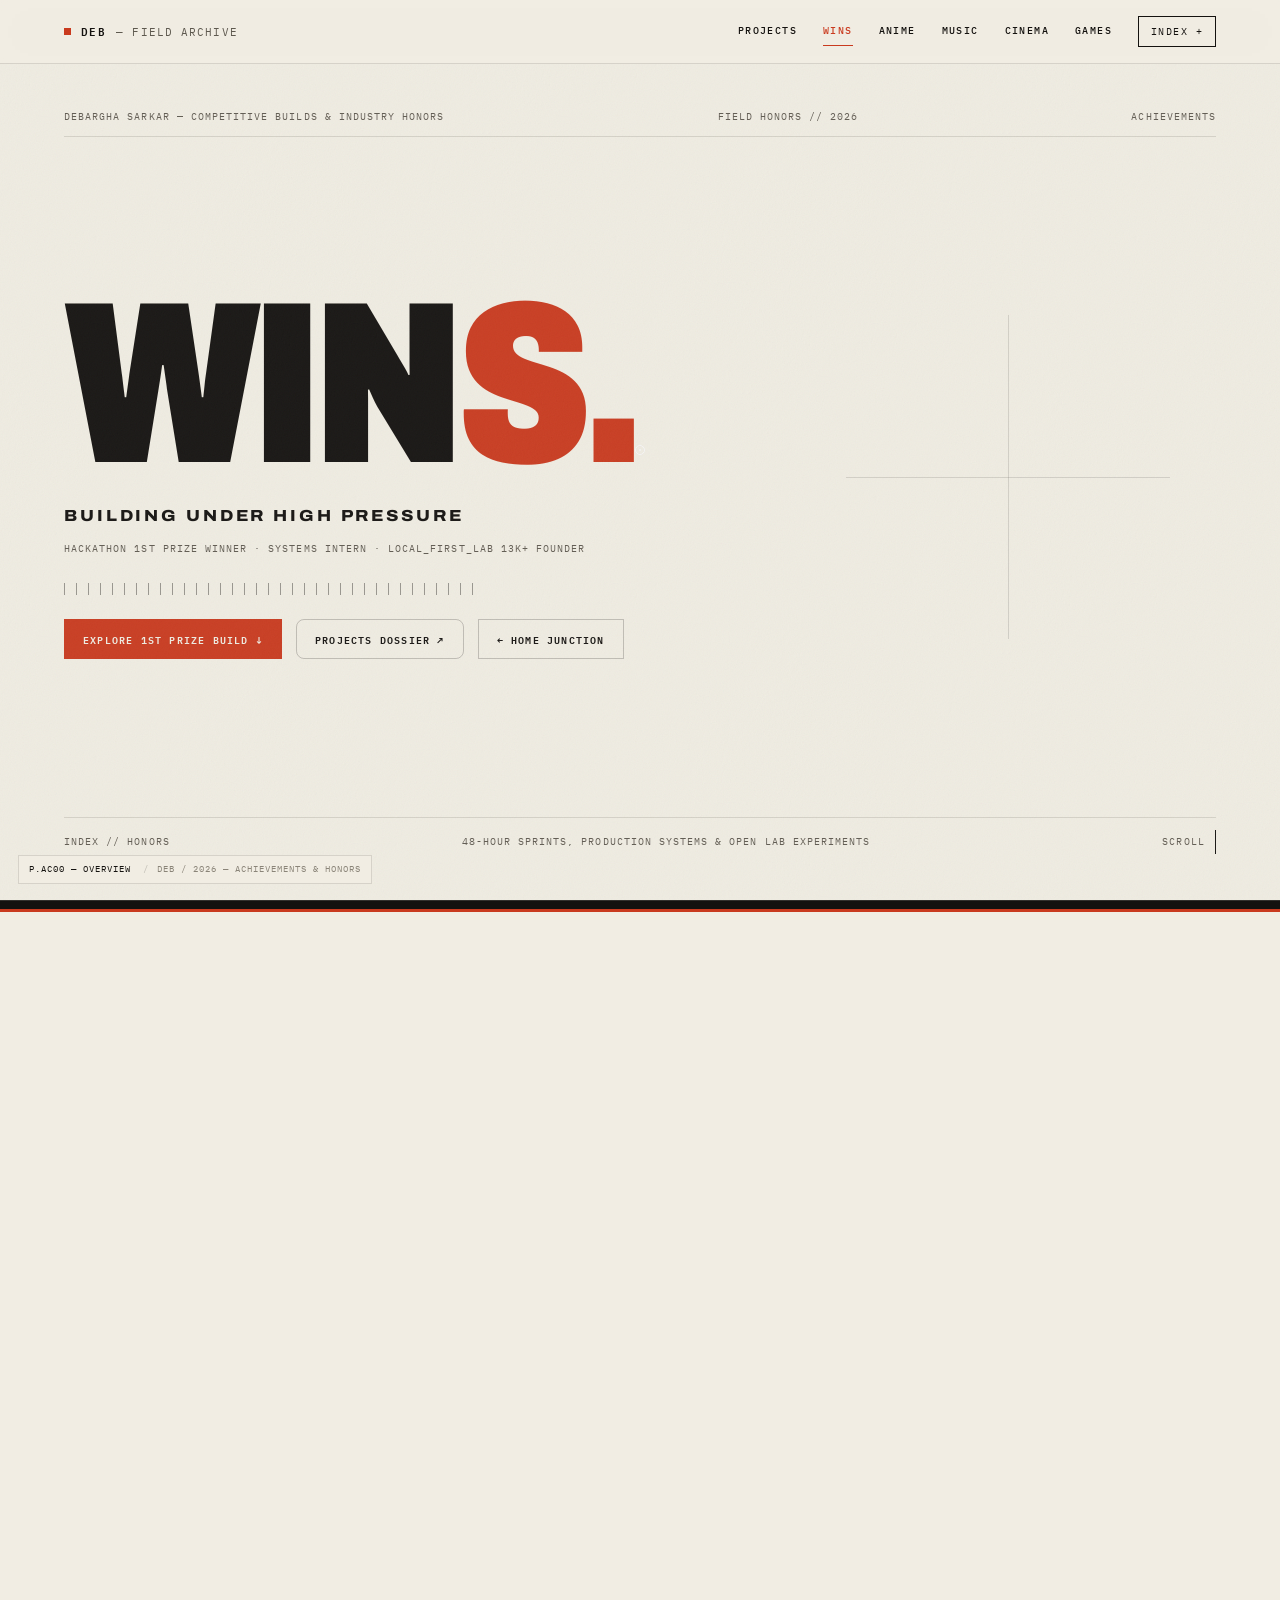
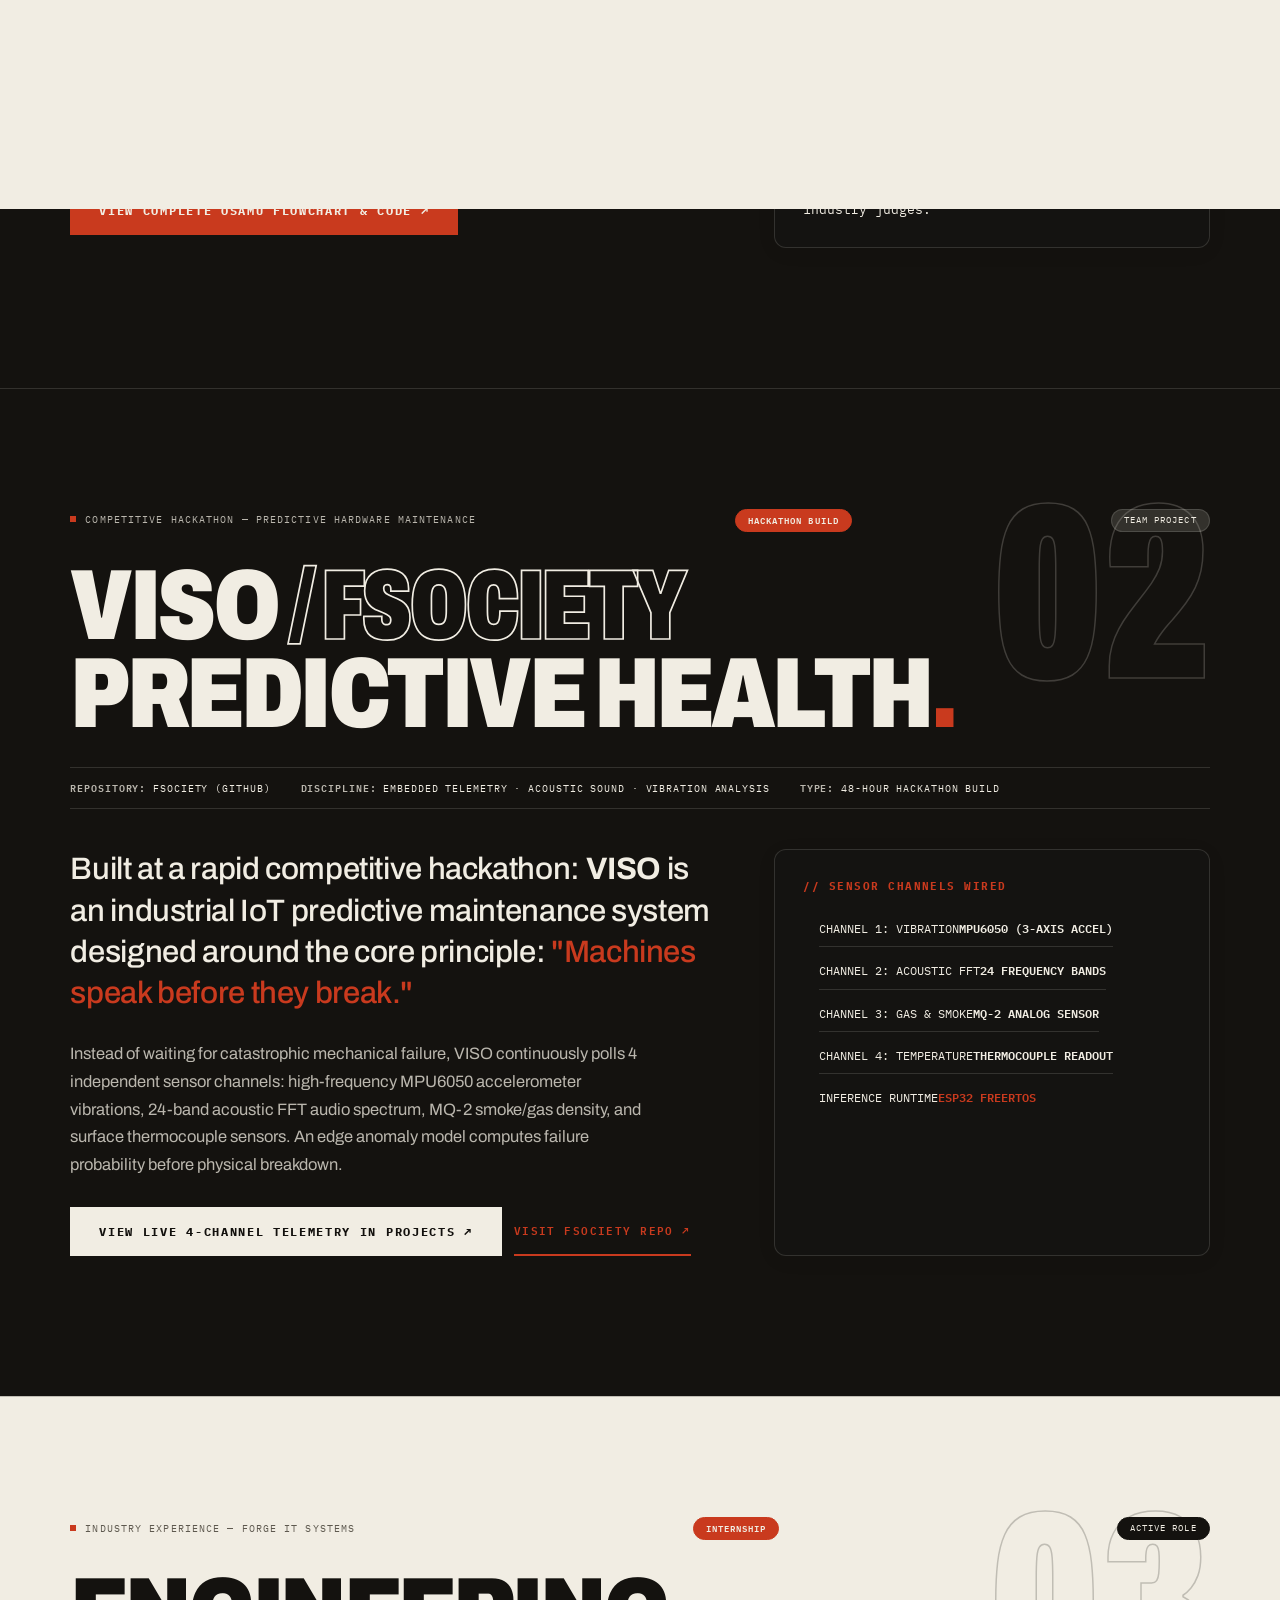
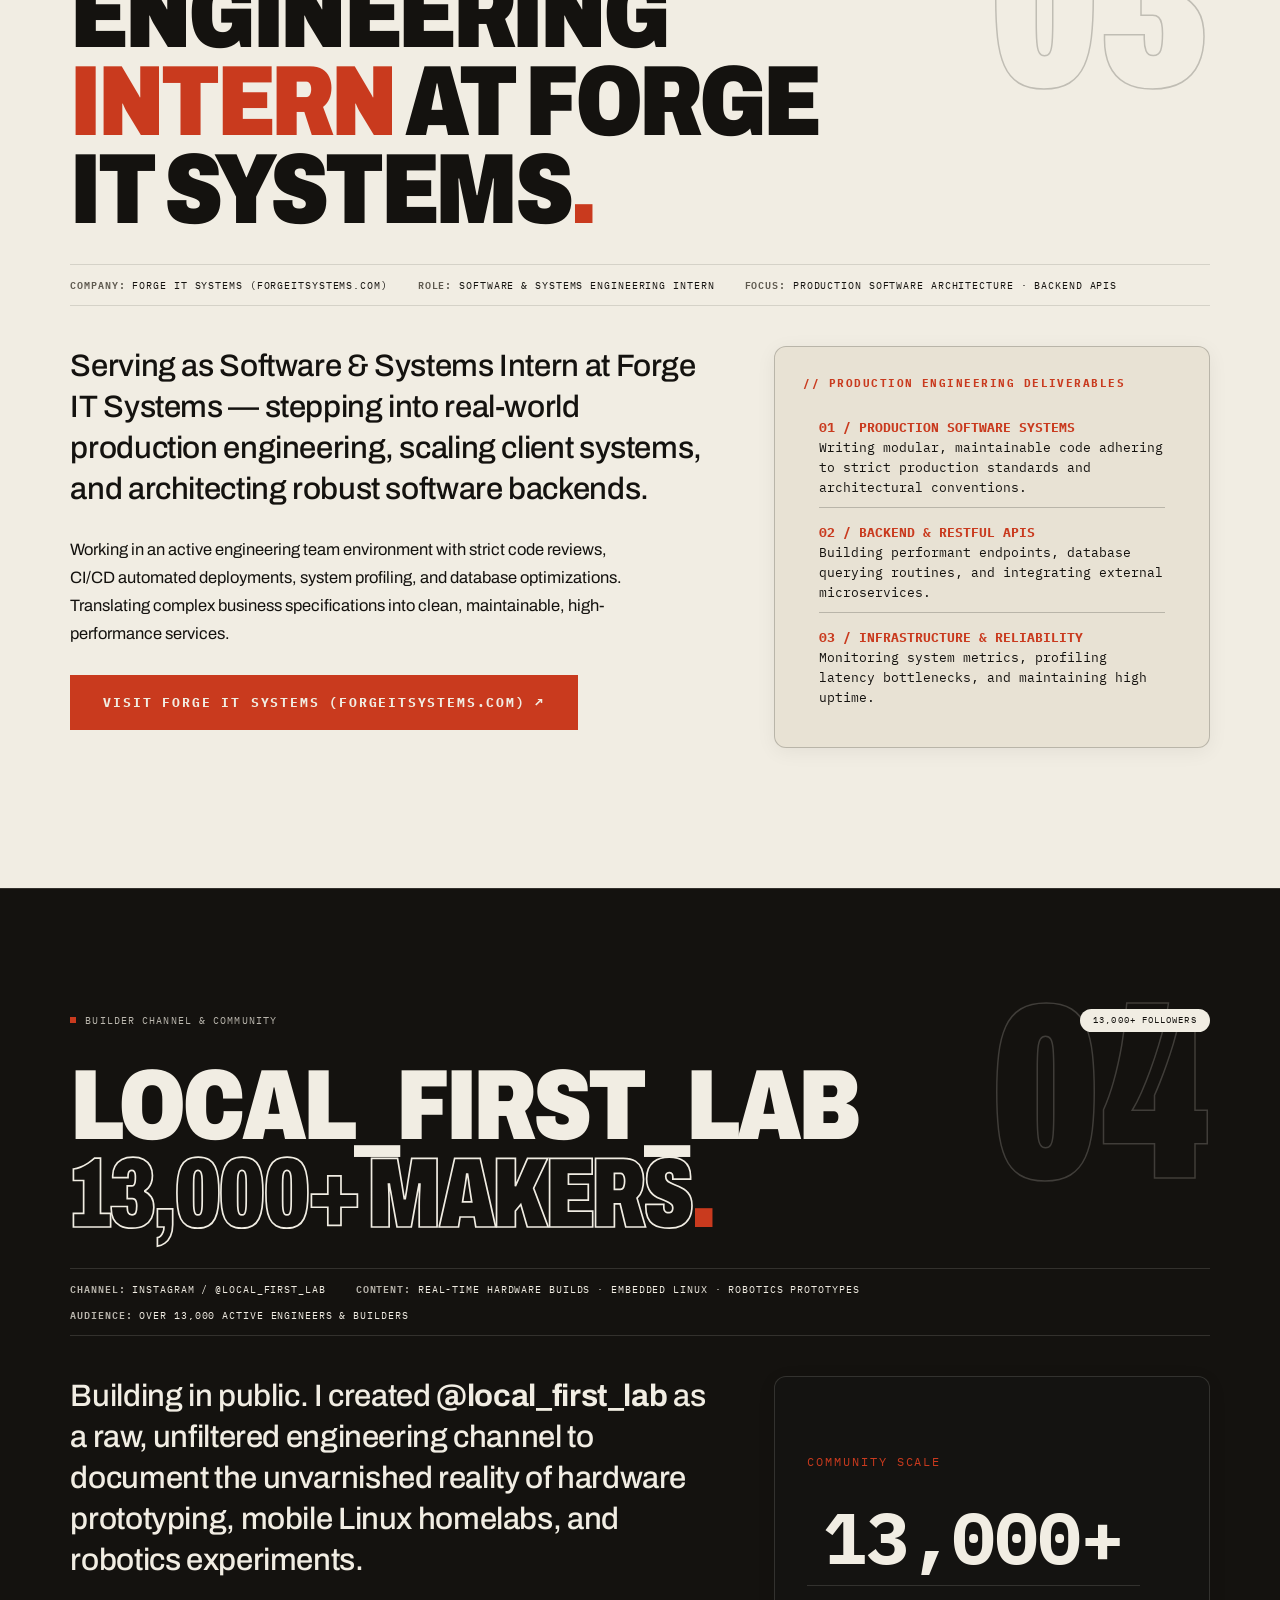
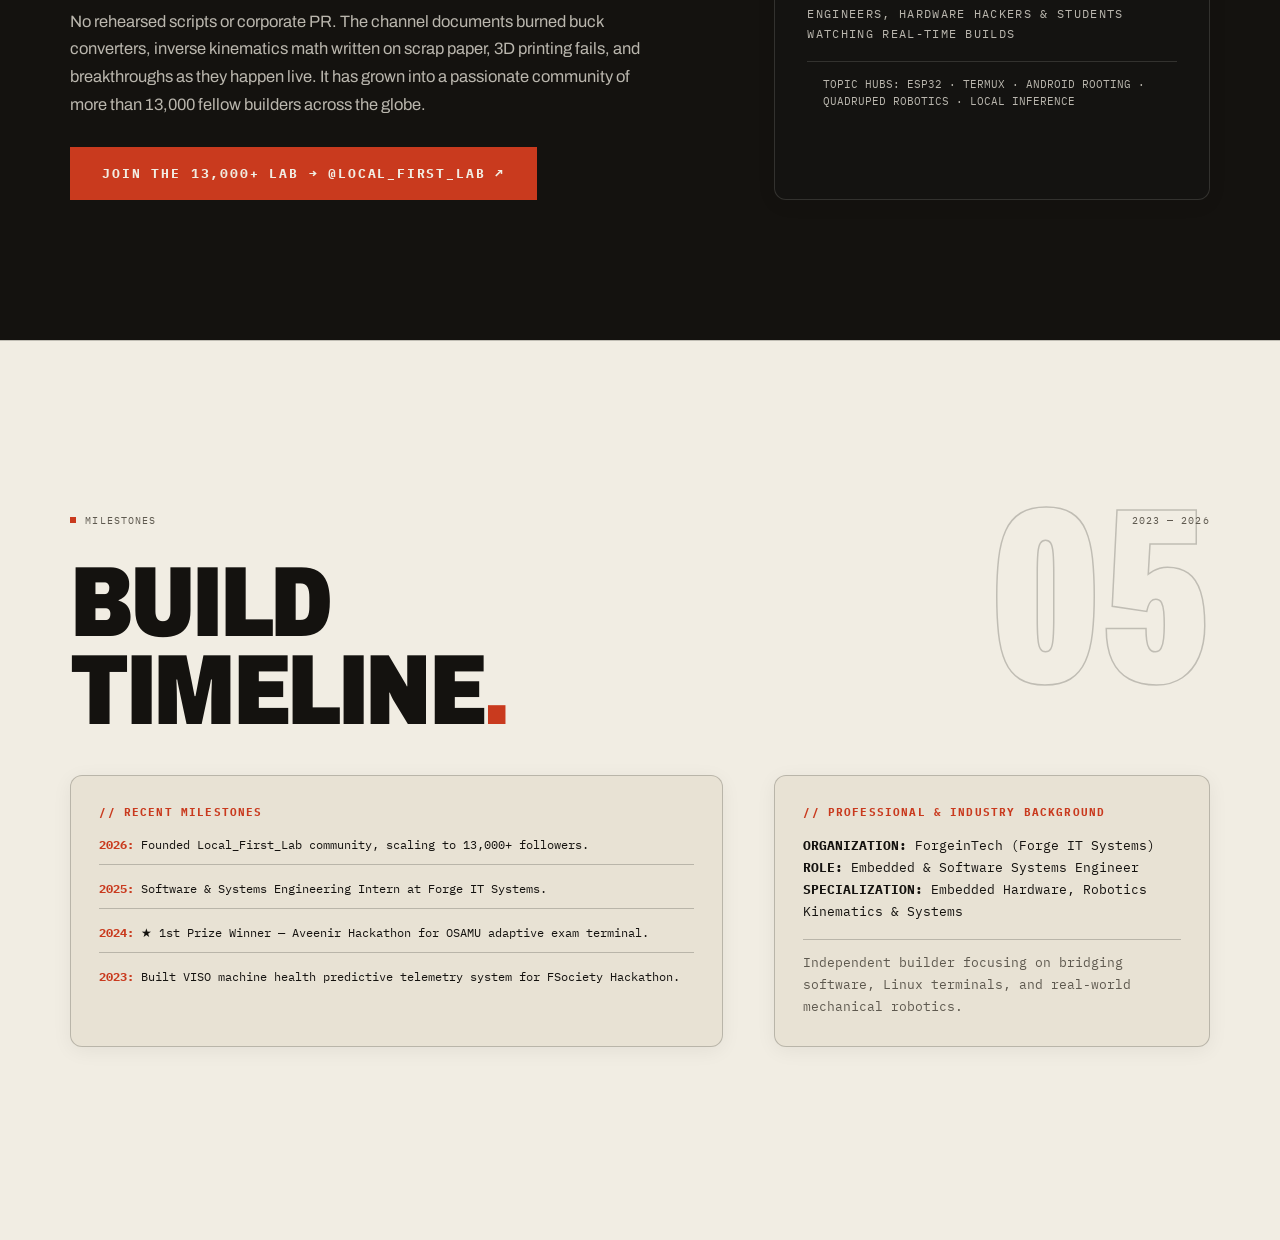
==== commit 827851d2: "feat: modernize design, video demo, single color scheme, add Never Twice & pipeline research, clean " ====
--- a/achievements.html
+++ b/achievements.html
@@ -9,6 +9,17 @@
 <link rel="preconnect" href="https://fonts.gstatic.com" crossorigin>
 <link href="https://fonts.googleapis.com/css2?family=Archivo:wdth,wght@62..125,100..900&family=IBM+Plex+Mono:wght@400;500;600;700&display=swap" rel="stylesheet">
 <link rel="stylesheet" href="style.css">
+<noscript><style>.rv{opacity:1!important;transform:none!important}</style></noscript>
+<link rel="icon" href="favicon.svg" type="image/svg+xml">
+<meta name="theme-color" content="#f1ede3">
+<meta property="og:type" content="website">
+<meta property="og:title" content="DEB — Achievements, Hackathons &amp; Honors">
+<meta property="og:description" content="Debargha Sarkar — Hackathon 1st Prize Winner, Forge IT Systems Internship, and 13,000+ Local_First_Lab community.">
+<meta property="og:image" content="images/og.jpg">
+<meta name="twitter:card" content="summary_large_image">
+<meta name="twitter:title" content="DEB — Achievements, Hackathons &amp; Honors">
+<meta name="twitter:description" content="Debargha Sarkar — Hackathon 1st Prize Winner, Forge IT Systems Internship, and 13,000+ Local_First_Lab community.">
+<meta name="twitter:image" content="images/og.jpg">
 </head>
 <body>
 <a class="skiplink" href="#achieve-content">Skip to content</a>
@@ -16,24 +27,30 @@
 <canvas id="trail" aria-hidden="true"></canvas>
 <div id="cursor" aria-hidden="true"></div>
 <div id="cursorTag" aria-hidden="true">OPEN</div>
+<div id="progress" aria-hidden="true"></div>
+<div id="curtain" aria-hidden="true"></div>
 
 <!-- NAVIGATION -->
 <nav id="siteNav" aria-label="Site">
-  <a class="brand" href="index.html">← DEB <span class="hide-mobile">— BACK TO HOME</span></a>
-  <div style="display:flex;align-items:center;gap:12px">
-    <a class="tag hide-mobile" href="projects.html" style="text-decoration:none;border-color:var(--yellow);color:var(--yellow)">PROJECTS</a>
-    <a class="tag hide-mobile" href="anime.html" style="text-decoration:none">ANIME</a>
-    <a class="tag hide-mobile" href="music.html" style="text-decoration:none">MUSIC</a>
-    <a class="tag hide-mobile" href="cinema.html" style="text-decoration:none">CINEMA</a>
-    <a class="tag hide-mobile" href="gaming.html" style="text-decoration:none">GAMES</a>
-    <button id="tocBtn" aria-haspopup="dialog" aria-expanded="false" aria-controls="toc">INDEX +</button>
+  <a class="brand" href="index.html">DEB <span class="brand-sub hide-mobile">— FIELD ARCHIVE</span></a>
+  <div class="nav-links">
+    <a href="projects.html">Projects</a>
+    <a href="achievements.html" aria-current="page">Wins</a>
+    <a href="anime.html">Anime</a>
+    <a href="music.html">Music</a>
+    <a href="cinema.html">Cinema</a>
+    <a href="gaming.html">Games</a>
+    <button id="tocBtn" aria-haspopup="dialog" aria-expanded="false" aria-controls="toc">Index +</button>
   </div>
 </nav>
 
 <!-- TOC -->
 <div id="toc" role="dialog" aria-modal="true" aria-label="Table of contents">
   <div class="toc-head"><h2>Achievements Index</h2><button id="tocClose">CLOSE ×</button></div>
-  <ul class="toc-list">
+  <div class="toc-grid">
+      <div>
+        <p class="toc-label">On this page</p>
+        <ul class="toc-list">
     <li><a href="index.html"><span class="t-no">←</span><span class="t-title">Back to Main Junction</span><span class="leader"></span><span class="t-pg">HOME ↗</span></a></li>
     <li><a href="#cover"><span class="t-no">00</span><span class="t-title">Achievements Overview</span><span class="leader"></span><span class="t-pg">P.AC00</span></a></li>
     <li><a href="#ac-osamu"><span class="t-no">01</span><span class="t-title">Aveenir Hackathon 1st Prize (OSAMU)</span><span class="leader"></span><span class="t-pg">P.AC01</span></a></li>
@@ -42,6 +59,19 @@
     <li><a href="#ac-lab"><span class="t-no">04</span><span class="t-title">Local_First_Lab — 13,000+ Community</span><span class="leader"></span><span class="t-pg">P.AC04</span></a></li>
     <li><a href="#ac-timeline"><span class="t-no">05</span><span class="t-title">Academic &amp; Build Timeline</span><span class="leader"></span><span class="t-pg">P.AC05</span></a></li>
   </ul>
+      </div>
+      <div>
+        <p class="toc-label">Elsewhere in the archive</p>
+        <ul class="toc-list">
+        <li><a href="index.html"><span class="t-no">↗</span><span class="t-title">Field Archive / Cover</span><span class="leader"></span><span class="t-pg">Home</span></a></li>
+        <li><a href="projects.html"><span class="t-no">↗</span><span class="t-title">Projects Dossier</span><span class="leader"></span><span class="t-pg">09 builds</span></a></li>
+        <li><a href="anime.html"><span class="t-no">↗</span><span class="t-title">Anime Dimension</span><span class="leader"></span><span class="t-pg">06 plates</span></a></li>
+        <li><a href="music.html"><span class="t-no">↗</span><span class="t-title">Music Sanctuary</span><span class="leader"></span><span class="t-pg">06 plates</span></a></li>
+        <li><a href="cinema.html"><span class="t-no">↗</span><span class="t-title">Cinema Vault</span><span class="leader"></span><span class="t-pg">06 plates</span></a></li>
+        <li><a href="gaming.html"><span class="t-no">↗</span><span class="t-title">Gaming Archive</span><span class="leader"></span><span class="t-pg">04 plates</span></a></li>
+        </ul>
+      </div>
+    </div>
   <p class="toc-foot">DEBARGHA SARKAR / 2026 — ACHIEVEMENTS &amp; HONORS</p>
 </div>
 
@@ -69,7 +99,7 @@
       <a class="ctl button" href="#ac-osamu" style="display:inline-block;padding:12px 24px;font-family:var(--mono);font-size:11px;font-weight:700;letter-spacing:.14em;text-decoration:none;background:var(--red);color:var(--paper);border:1px solid var(--red)">
         EXPLORE 1ST PRIZE BUILD ↓
       </a>
-      <a class="ctl button" href="projects.html" style="display:inline-block;padding:12px 24px;font-family:var(--mono);font-size:11px;font-weight:700;letter-spacing:.14em;text-decoration:none;background:var(--yellow);color:var(--black);border:1px solid var(--yellow)">
+      <a class="ctl button" href="projects.html" style="display:inline-block;padding:12px 24px;font-family:var(--mono);font-size:11px;font-weight:700;letter-spacing:.14em;text-decoration:none;background:var(--paper2);color:var(--ink);border:1px solid var(--line2);border-radius:var(--radius-sm)">
         PROJECTS DOSSIER ↗
       </a>
       <a class="ctl button" href="index.html" style="display:inline-block;padding:12px 24px;font-family:var(--mono);font-size:11px;font-weight:700;letter-spacing:.14em;text-decoration:none;background:var(--paper2);color:var(--ink);border:1px solid var(--line2)">
@@ -90,7 +120,7 @@
     <div class="big-num" aria-hidden="true">01</div>
     <header class="kicker rv">
       <span>COMPETITIVE HACKATHON — AVEENIR</span>
-      <span class="tag win">🏆 1ST PRIZE WINNER</span>
+      <span class="tag win">★ 1ST PRIZE WINNER</span>
       <span class="tag team">TEAM PROJECT</span>
     </header>
     
@@ -103,7 +133,7 @@
       <span><b>PROJECT BUILT:</b> OSAMU (ADAPTIVE EXAMINATION HARDWARE SYSTEM)</span>
       <span><b>TIME BIND:</b> BUILT IN 48 HOURS FROM SCRATCH</span>
       <span><b>HARDWARE:</b> ESP32 MICROCONTROLLER TERMINALS · RF PACKET ENCRYPTION</span>
-      <span><b>OUTCOME:</b> 🏆 1ST PLACE OVERALL WINNER</span>
+      <span><b>OUTCOME:</b> ★ 1ST PLACE OVERALL WINNER</span>
     </div>
 
     <div class="gr gr-2" style="margin-top:40px">
@@ -123,7 +153,7 @@
       </div>
 
       <div class="readout rv" style="padding:28px;background:#141311;border:1px solid var(--pline);--d:.25s">
-        <span class="stamp gold" style="display:inline-block;margin-bottom:14px">🏆 1ST PLACE TROPHY</span>
+        <span class="stamp gold" style="display:inline-block;margin-bottom:14px">★ 1ST PLACE TROPHY</span>
         <h3 style="font-weight:900;font-size:24px;text-transform:uppercase;color:var(--paper);margin-bottom:16px">THE WINNING ADVANTAGE</h3>
         
         <ul style="list-style:none;padding:0;margin:0;display:flex;flex-direction:column;gap:14px;font-family:var(--mono);font-size:12.5px;color:var(--paper);line-height:1.6">
@@ -132,7 +162,7 @@
             <div>Zero internet connection required. Operates on offline 2.4GHz custom encrypted packets, preventing tab-switching and AI prompt injections.</div>
           </li>
           <li style="border-bottom:1px solid var(--pline);padding-bottom:10px">
-            <span style="color:var(--yellow);font-weight:700">02 / ADAPTIVE HESITATION ENGINE</span>
+            <span style="color:var(--red);font-weight:700">02 / ADAPTIVE HESITATION ENGINE</span>
             <div>Calculates statistical keystroke latency to automatically generate probing deep-dive questions in real time.</div>
           </li>
           <li>
@@ -190,16 +220,16 @@
         
         <div style="display:flex;flex-direction:column;gap:14px;color:var(--paper);font-family:var(--mono);font-size:12px">
           <div style="display:flex;justify-content:space-between;border-bottom:1px solid var(--pline);padding-bottom:8px">
-            <span>CHANNEL 1: VIBRATION</span><span class="v" style="color:var(--yellow)">MPU6050 (3-AXIS ACCEL)</span>
+            <span>CHANNEL 1: VIBRATION</span><span class="v" style="color:var(--paper)">MPU6050 (3-AXIS ACCEL)</span>
           </div>
           <div style="display:flex;justify-content:space-between;border-bottom:1px solid var(--pline);padding-bottom:8px">
-            <span>CHANNEL 2: ACOUSTIC FFT</span><span class="v" style="color:var(--yellow)">24 FREQUENCY BANDS</span>
+            <span>CHANNEL 2: ACOUSTIC FFT</span><span class="v" style="color:var(--paper)">24 FREQUENCY BANDS</span>
           </div>
           <div style="display:flex;justify-content:space-between;border-bottom:1px solid var(--pline);padding-bottom:8px">
-            <span>CHANNEL 3: GAS &amp; SMOKE</span><span class="v" style="color:var(--yellow)">MQ-2 ANALOG SENSOR</span>
+            <span>CHANNEL 3: GAS &amp; SMOKE</span><span class="v" style="color:var(--paper)">MQ-2 ANALOG SENSOR</span>
           </div>
           <div style="display:flex;justify-content:space-between;border-bottom:1px solid var(--pline);padding-bottom:8px">
-            <span>CHANNEL 4: TEMPERATURE</span><span class="v" style="color:var(--yellow)">THERMOCOUPLE READOUT</span>
+            <span>CHANNEL 4: TEMPERATURE</span><span class="v" style="color:var(--paper)">THERMOCOUPLE READOUT</span>
           </div>
           <div style="display:flex;justify-content:space-between">
             <span>INFERENCE RUNTIME</span><span class="v" style="color:var(--red)">ESP32 FREERTOS</span>
@@ -307,7 +337,7 @@
       </div>
 
       <div class="readout rv" style="padding:32px;background:#141311;border:1px solid var(--pline);--d:.25s;display:flex;flex-direction:column;justify-content:center;align-items:flex-start;gap:18px">
-        <span class="mono" style="color:var(--yellow);font-size:12px;letter-spacing:.16em">COMMUNITY SCALE</span>
+        <span class="mono" style="color:var(--red);font-size:12px;letter-spacing:.16em">COMMUNITY SCALE</span>
         <div style="font-size:clamp(44px,6vw,72px);font-weight:900;font-family:var(--mono);color:var(--paper);line-height:1">13,000+</div>
         <p class="mono mdim" style="font-size:12px;line-height:1.6;margin:0">ENGINEERS, HARDWARE HACKERS &amp; STUDENTS WATCHING REAL-TIME BUILDS</p>
         <div style="border-top:1px solid var(--pline);padding-top:14px;width:100%;font-family:var(--mono);font-size:11px;color:var(--pdim)">
@@ -336,7 +366,7 @@
             <b style="color:var(--red)">2025:</b> Software &amp; Systems Engineering Intern at Forge IT Systems.
           </li>
           <li style="border-bottom:1px solid var(--line2);padding-bottom:10px">
-            <b style="color:var(--red)">2024:</b> 🏆 1st Prize Winner — Aveenir Hackathon for OSAMU adaptive exam terminal.
+            <b style="color:var(--red)">2024:</b> ★ 1st Prize Winner — Aveenir Hackathon for OSAMU adaptive exam terminal.
           </li>
           <li>
             <b style="color:var(--red)">2023:</b> Built VISO machine health predictive telemetry system for FSociety Hackathon.
@@ -345,12 +375,12 @@
       </div>
 
       <div class="readout rv" style="padding:28px;background:var(--paper2);border:1px solid var(--line2);--d:.2s">
-        <span class="mono" style="color:var(--ink);font-weight:700;display:block;margin-bottom:14px">// ACADEMIC BACKGROUND</span>
-        <div style="font-family:var(--mono);font-size:13px;line-height:1.7;color:var(--ink)">
-          <div><b>INSTITUTION:</b> Netaji Subhash Engineering College (Kolkata)</div>
-          <div><b>DEGREE:</b> B.Tech in Computer Science &amp; Engineering</div>
-          <div><b>SPECIALIZATION:</b> Embedded Hardware, Distributed Systems &amp; Local AI</div>
-          <div style="margin-top:16px;border-top:1px solid var(--line2);padding-top:12px;color:var(--dim)">
+        <span class="mono" style="color:var(--red);font-weight:700;display:block;margin-bottom:14px">// PROFESSIONAL &amp; INDUSTRY BACKGROUND</span>
+        <div style="display:block;padding:0;border-bottom:0;font-family:var(--mono);font-size:13px;line-height:1.7;color:var(--ink)">
+          <div><b>ORGANIZATION:</b> ForgeinTech (Forge IT Systems)</div>
+          <div><b>ROLE:</b> Embedded &amp; Software Systems Engineer</div>
+          <div><b>SPECIALIZATION:</b> Embedded Hardware, Robotics Kinematics &amp; Systems</div>
+          <div style="margin-top:16px;border-top:1px solid var(--line2);padding-top:12px;color:var(--ink2)">
             Independent builder focusing on bridging software, Linux terminals, and real-world mechanical robotics.
           </div>
         </div>
--- a/style.css
+++ b/style.css
@@ -1,459 +1,833 @@
-/* ============ TOKENS ============ */
+/* =====================================================================
+   DEB / FIELD ARCHIVE — V3
+   Paper, ink, vermilion. Archivo + IBM Plex Mono.
+   ===================================================================== */
+
+/* ---------- TOKENS ---------- */
 :root{
-  --paper:#f1ede2; --paper2:#e7e2d3; --ink:#171512; --ink2:#545046;
-  --line:rgba(23,21,18,.16); --line2:rgba(23,21,18,.34);
-  --red:#bf3016; --yellow:#e6c229; --black:#141311;
-  --pline:rgba(241,237,226,.22); --pdim:rgba(241,237,226,.85);
-  --mono:'IBM Plex Mono',monospace; --sans:'Archivo',sans-serif;
-}
+  --paper:#f1ede3;
+  --paper2:#e8e2d4;
+  --paper3:#ded5c2;
+  --ink:#14120f;
+  --ink2:#5e594f;
+  --ink3:#8a8478;
+  --line:rgba(20,18,15,.12);
+  --line2:rgba(20,18,15,.22);
+  --red:#c93a1e;
+  --red-deep:#b52e14;
+  --yellow:#c93a1e;
+  --accent:#c93a1e;
+  --accent-ink:#f1ede3;
+  --black:#12100d;
+  --night:#14120f;
+  --pline:rgba(241,237,227,.14);
+  --pline2:rgba(241,237,227,.26);
+  --pdim:rgba(241,237,227,.75);
+  --mono:'IBM Plex Mono',monospace;
+  --sans:'Archivo',sans-serif;
+  --hand:'Caveat',cursive;
+  --gutter:clamp(20px,5vw,76px);
+  --max:1560px;
+  --navh:64px;
+  --ease:cubic-bezier(.2,.8,.2,1);
+  --ease-out:cubic-bezier(.16,1,.3,1);
+  --radius-xs:4px;
+  --radius-sm:8px;
+  --radius-md:12px;
+  --radius-lg:16px;
+  --radius-xl:24px;
+  --radius-pill:999px;
+  --card-shadow:0 4px 20px rgba(20,18,15,.06);
+  --card-shadow-hover:0 8px 30px rgba(20,18,15,.1);
+}
+
 *{margin:0;padding:0;box-sizing:border-box}
-html{scroll-behavior:smooth}
-html.fine, html.fine *{cursor:none !important}
-body{background:var(--paper);color:var(--ink);font-family:var(--sans);font-size:16px;line-height:1.55;overflow-x:hidden;-webkit-font-smoothing:antialiased}
+html{scroll-behavior:smooth;-webkit-text-size-adjust:100%}
+html.fine,html.fine *{cursor:auto}
+html.fine a,html.fine button,html.fine summary,html.fine [role="button"]{cursor:pointer}
+body{
+  background:var(--paper);color:var(--ink);
+  font-family:var(--sans);font-size:16.5px;line-height:1.62;
+  overflow-x:hidden;-webkit-font-smoothing:antialiased;
+}
 ::selection{background:var(--red);color:var(--paper)}
 a{color:inherit}
 button{font:inherit;color:inherit;background:none;border:none}
 :focus-visible{outline:2px solid var(--red);outline-offset:3px}
 img,svg,canvas{display:block;max-width:100%}
-.skiplink{position:fixed;top:-60px;left:16px;z-index:200;background:var(--ink);color:var(--paper);padding:8px 14px;font-family:var(--mono);font-size:11px;transition:top .2s}
-.skiplink:focus{top:16px}
-
-/* ============ UTILITIES ============ */
-.mono{font-family:var(--mono);font-size:11px;letter-spacing:.09em;text-transform:uppercase}
+img{height:auto}
+pre{max-width:100%;overflow-x:auto;white-space:pre-wrap;overflow-wrap:anywhere}
+hr{border:0;border-top:1px solid var(--line)}
+.skiplink{position:fixed;top:-70px;left:16px;z-index:400;background:var(--ink);color:var(--paper);padding:10px 16px;font-family:var(--mono);font-size:11px;letter-spacing:.1em;text-decoration:none;transition:top .2s}
+.skiplink:focus{top:14px}
+
+/* ---------- TYPE UTILITIES ---------- */
+.mono{font-family:var(--mono);font-size:10.5px;letter-spacing:.11em;text-transform:uppercase}
 .mdim{color:var(--ink2)}
 .dark .mdim{color:var(--pdim)}
-.wcond{font-stretch:66%}.wexp{font-stretch:120%}
-.outline{color:var(--ink);font-weight:900}
-.dark .outline{color:var(--paper)}
-.h-giant{font-weight:900;line-height:.85;letter-spacing:-.02em;text-transform:uppercase}
-.stamp{display:inline-block;border:2px solid var(--red);color:var(--red);font-family:var(--mono);font-weight:600;font-size:10px;letter-spacing:.16em;padding:.35em .6em;transform:rotate(-3deg);text-transform:uppercase}
+.wcond{font-stretch:68%}
+.wexp{font-stretch:118%}
+.outline{color:transparent;-webkit-text-stroke:1.7px var(--ink);font-weight:900}
+.dark .outline{-webkit-text-stroke-color:var(--paper)}
+.h-giant{
+  font-weight:900;font-stretch:80%;line-height:.88;letter-spacing:-.035em;
+  text-transform:uppercase;font-size:clamp(46px,7.8vw,112px);
+  text-wrap:balance;
+}
+.h-giant em{font-style:normal;color:var(--red)}
+.h-giant .red{color:var(--red)}
+.klight{font-weight:300;letter-spacing:.02em}
+.stamp{display:inline-block;border:1.5px solid var(--red);color:var(--red);font-family:var(--mono);font-weight:600;font-size:9.5px;letter-spacing:.15em;padding:.38em .75em;border-radius:var(--radius-sm);text-transform:uppercase}
 .stamp.ok{border-color:var(--ink);color:var(--ink)}
-.stamp.warn{border-color:var(--yellow);color:var(--black);background:var(--yellow)}
-.stamp.gold{border-color:var(--yellow);color:var(--black);background:var(--yellow);font-weight:700}
-.hr{border:0;border-top:1px solid var(--line)}
-.rule3{border:0;border-top:3px solid var(--ink)}
-.dark .rule3{border-color:var(--paper)}
-
-/* status tags — LIVE / SOURCE / TEAM / EXPERIMENT / ARCHIVED / WINNER */
-.tag{font-family:var(--mono);font-size:9.5px;letter-spacing:.14em;border:1px solid var(--ink);padding:4px 9px;text-transform:uppercase;white-space:nowrap}
-.tag.live{background:var(--ink);color:var(--paper)}
-.tag.team{background:var(--yellow);color:var(--ink);border-color:var(--ink)}
-.tag.exp{border-color:var(--red);color:var(--red)}
+.stamp.warn{border-color:var(--red);color:var(--paper);background:var(--red)}
+.stamp.gold{border-color:var(--red);color:var(--paper);background:var(--red);font-weight:700}
+.rule3{border:0;border-top:2px solid var(--line2)}
+.dark .rule3{border-color:var(--pline2)}
+
+/* ---------- TAGS ---------- */
+.tag{font-family:var(--mono);font-size:9px;letter-spacing:.12em;border:1px solid var(--line2);padding:4px 12px;border-radius:var(--radius-pill);text-transform:uppercase;white-space:nowrap;line-height:1.4;display:inline-block;transition:all .2s ease}
+.tag.live{background:var(--ink);color:var(--paper);border-color:var(--ink)}
+.tag.team{background:var(--paper2);color:var(--ink);border-color:var(--line2)}
+.tag.exp{border-color:var(--red);color:var(--red);background:rgba(201,58,30,.06)}
 .tag.arch{border-color:var(--line2);color:var(--ink2)}
 .tag.win{background:var(--red);color:var(--paper);border-color:var(--red);font-weight:600}
 .dark .tag{border-color:var(--pline);color:var(--paper)}
 .dark .tag.live{background:var(--paper);color:var(--black)}
-.dark .tag.team{background:var(--yellow);color:var(--black);border-color:var(--yellow)}
+.dark .tag.team{background:var(--pline);color:var(--paper);border-color:var(--pline)}
 .dark .tag.arch{color:var(--pdim)}
-.dark .tag.win{background:var(--red);color:var(--paper)}
-
-.crops{position:absolute;inset:14px;pointer-events:none;z-index:2}
-.crops i{position:absolute;width:18px;height:18px;border-color:currentColor;opacity:.5}
-.crops i:nth-child(1){top:0;left:0;border-top:1px solid;border-left:1px solid}
-.crops i:nth-child(2){top:0;right:0;border-top:1px solid;border-right:1px solid}
-.crops i:nth-child(3){bottom:0;left:0;border-bottom:1px solid;border-left:1px solid}
-.crops i:nth-child(4){bottom:0;right:0;border-bottom:1px solid;border-right:1px solid}
-
-.rv{opacity:0;transform:translateY(16px);transition:opacity .8s ease var(--d,0s),transform .8s cubic-bezier(.2,.8,.2,1) var(--d,0s)}
-.in .rv{opacity:1;transform:none}
-.draw{stroke-dasharray:1;stroke-dashoffset:1;transition:stroke-dashoffset 1s cubic-bezier(.4,0,.2,1) var(--d,0s)}
-.in .draw{stroke-dashoffset:0}
+.dark .tag.win{background:var(--red);color:var(--paper);border-color:var(--red)}
+
+/* ---------- REGISTRATION MARKS ---------- */
+.crops{display:none}
+
+/* ---------- REVEALS ---------- */
+.rv{opacity:0;transform:translateY(18px);transition:opacity .75s ease var(--d,0s),transform .75s var(--ease-out) var(--d,0s)}
+.rv.in,.in .rv{opacity:1;transform:none}
+.draw{stroke-dasharray:1;stroke-dashoffset:1;transition:stroke-dashoffset 1.1s var(--ease) var(--d,0s)}
+.in .draw,.draw.in{stroke-dashoffset:0}
 .fadein{opacity:0;transition:opacity .7s ease var(--d,0s)}
 .in .fadein{opacity:1}
-.d1{--d:.15s}.d2{--d:.3s}.d3{--d:.45s}.d4{--d:.6s}.d5{--d:.8s}.d6{--d:1s}.d7{--d:1.25s}.d8{--d:1.5s}
-
-/* SCREEN SHAKE ANIMATION */
-@keyframes c-shake {
-  0% { transform: translate(0, 0); }
-  20% { transform: translate(-8px, 5px); }
-  40% { transform: translate(8px, -5px); }
-  60% { transform: translate(-5px, -3px); }
-  80% { transform: translate(5px, 4px); }
-  100% { transform: translate(0, 0); }
-}
-.shake {
-  animation: c-shake 0.4s cubic-bezier(.36,.07,.19,.97) both;
-}
-
-/* REFINED RESTRAINED TYPOGRAPHY FOR INTERNSHIP AND HACKATHON PAGES */
-#pintern .h-giant, #phack .h-giant {
-  font-size: clamp(34px, 5.2vw, 68px);
-  line-height: .92;
-}
-#pintern .thesis, #phack .thesis {
-  font-size: clamp(14px, 1.6vw, 19px);
-  max-width: 38em;
-}
-#pintern .readout, #phack .readout {
-  font-size: 11.5px;
-}
-#pintern h3, #phack h3 {
-  font-size: clamp(20px, 2.6vw, 28px);
-}
-
-/* ============ MOBILE MEDIA QUERY (≤ 768px) ============ */
-#noise{position:fixed;inset:0;z-index:70;pointer-events:none;opacity:.055;background-image:url("data:image/svg+xml,%3Csvg xmlns='http://www.w3.org/2000/svg' width='260' height='260'%3E%3Cfilter id='n'%3E%3CfeTurbulence type='fractalNoise' baseFrequency='0.85' numOctaves='2'/%3E%3C/filter%3E%3Crect width='260' height='260' filter='url(%23n)'/%3E%3C/svg%3E")}
-#trail{position:fixed;inset:0;z-index:65;pointer-events:none}
-#cursor{position:fixed;top:0;left:0;z-index:100;width:14px;height:14px;margin:-7px 0 0 -7px;border:1.5px solid #fff;border-radius:50%;mix-blend-mode:difference;pointer-events:none;display:none;transition:width .18s,height .18s,margin .18s}
-#cursor::after{content:"";position:absolute;top:50%;left:50%;width:3px;height:3px;margin:-1.5px;background:#fff;border-radius:50%}
-#cursor.hot{width:34px;height:34px;margin:-17px 0 0 -17px}
+.d1{--d:.12s}.d2{--d:.24s}.d3{--d:.36s}.d4{--d:.48s}.d5{--d:.6s}.d6{--d:.72s}.d7{--d:.9s}.d8{--d:1.1s}
+
+@keyframes c-shake{0%,100%{transform:translate(0,0)}20%{transform:translate(-6px,4px)}40%{transform:translate(6px,-4px)}60%{transform:translate(-4px,-2px)}80%{transform:translate(4px,3px)}}
+.shake{animation:c-shake .4s cubic-bezier(.36,.07,.19,.97) both}
+
+/* ---------- TEXTURE + CURSOR AUGMENT ---------- */
+#noise{position:fixed;inset:0;z-index:70;pointer-events:none;opacity:.06;background-image:url("images/paper-grain.jpg"),url("data:image/svg+xml,%3Csvg xmlns='http://www.w3.org/2000/svg' width='260' height='260'%3E%3Cfilter id='n'%3E%3CfeTurbulence type='fractalNoise' baseFrequency='0.85' numOctaves='2'/%3E%3C/filter%3E%3Crect width='260' height='260' filter='url(%23n)'/%3E%3C/svg%3E");background-size:520px 520px,260px 260px;background-blend-mode:multiply}
+#trail{position:fixed;inset:0;z-index:65;pointer-events:none;opacity:.75}
+#cursor{position:fixed;top:0;left:0;z-index:100;width:10px;height:10px;margin:-5px 0 0 -5px;border:1px solid #fff;border-radius:50%;mix-blend-mode:difference;pointer-events:none;display:none;transition:width .18s,height .18s,margin .18s,opacity .18s}
+#cursor::after{content:"";position:absolute;top:50%;left:50%;width:2px;height:2px;margin:-1px;background:#fff;border-radius:50%}
+#cursor.hot{width:26px;height:26px;margin:-13px 0 0 -13px}
 html.fine #cursor{display:block}
-#cursorTag{position:fixed;top:0;left:0;z-index:100;pointer-events:none;mix-blend-mode:difference;color:#fff;font-family:var(--mono);font-size:10px;letter-spacing:.14em;white-space:nowrap;transform:translate(18px,14px);opacity:0;transition:opacity .15s}
+#cursorTag{position:fixed;top:0;left:0;z-index:100;pointer-events:none;mix-blend-mode:difference;color:#fff;font-family:var(--mono);font-size:9px;letter-spacing:.14em;white-space:nowrap;transform:translate(16px,12px);opacity:0;transition:opacity .15s}
 #cursorTag.show{opacity:1}
 #cursorTag::before{content:"[ "}#cursorTag::after{content:" ]"}
 
-#siteNav{position:fixed;top:0;left:0;right:0;z-index:60;display:flex;justify-content:space-between;align-items:center;padding:14px 20px;mix-blend-mode:difference;color:#fff}
-#siteNav .brand{font-family:var(--mono);font-size:11px;letter-spacing:.14em;text-decoration:none}
-#tocBtn{font-family:var(--mono);font-size:11px;letter-spacing:.14em;color:#fff;border:1px solid #fff;padding:6px 12px}
-#tocBtn:hover{background:#fff;color:#000}
-#toc{position:fixed;inset:0;z-index:80;background:var(--paper);color:var(--ink);padding:24px;overflow-y:auto;visibility:hidden;opacity:0;transition:opacity .25s,visibility .25s}
-#toc.open{visibility:visible;opacity:1}
-#toc .toc-head{display:flex;justify-content:space-between;align-items:flex-start;border-bottom:3px solid var(--ink);padding-bottom:14px}
-#toc h2{font-weight:900;font-stretch:75%;font-size:clamp(48px,10vw,110px);line-height:.85;text-transform:uppercase}
-#tocClose{font-family:var(--mono);font-size:11px;letter-spacing:.14em;border:1px solid var(--ink);padding:6px 12px}
+/* ---------- CHROME ---------- */
+#siteNav{
+  position:fixed;top:0;left:0;right:0;z-index:130;height:var(--navh);
+  display:flex;align-items:center;justify-content:space-between;gap:24px;
+  padding:0 var(--gutter);
+  background:rgba(241,237,227,.94);
+  background:color-mix(in srgb,var(--paper) 92%,transparent);
+  -webkit-backdrop-filter:blur(16px);backdrop-filter:blur(16px);
+  border-bottom:1px solid var(--line);color:var(--ink);mix-blend-mode:normal;
+}
+#siteNav .brand{display:inline-flex;align-items:baseline;gap:10px;text-decoration:none;font-family:var(--mono);font-size:11px;letter-spacing:.13em;font-weight:600;color:var(--ink);white-space:nowrap}
+#siteNav .brand::before{content:"";width:7px;height:7px;background:var(--red);display:inline-block;transform:translateY(-1px)}
+#siteNav .brand .brand-sub{color:var(--ink2);font-weight:400;letter-spacing:.1em}
+.nav-links{display:flex;align-items:center;gap:26px}
+.nav-links a{font-family:var(--mono);font-size:10px;font-weight:500;letter-spacing:.14em;text-decoration:none;color:var(--ink);position:relative;padding:6px 0;text-transform:uppercase}
+.nav-links a::after{content:"";position:absolute;left:0;bottom:0;width:100%;height:1px;background:var(--red);transform:scaleX(0);transform-origin:right;transition:transform .35s var(--ease)}
+.nav-links a:hover::after,.nav-links a[aria-current="page"]::after{transform:scaleX(1);transform-origin:left}
+.nav-links a[aria-current="page"]{color:var(--red)}
+#tocBtn{border:1px solid var(--ink);padding:7px 12px;font-family:var(--mono);font-size:9.5px;letter-spacing:.15em;text-transform:uppercase;color:var(--ink);background:transparent;transition:background .2s,color .2s;white-space:nowrap}
+#tocBtn:hover{background:var(--ink);color:var(--paper)}
+
+#progress{position:fixed;top:calc(var(--navh) - 2px);left:0;right:0;height:2px;z-index:131;background:var(--red);transform:scaleX(0);transform-origin:left;pointer-events:none}
+
+#toc{
+  position:fixed;inset:0;z-index:300;background:var(--paper);color:var(--ink);
+  padding:0 var(--gutter) 48px;overflow-y:auto;
+  visibility:hidden;opacity:0;transform:translateY(14px);
+  transition:opacity .28s ease,visibility .28s,transform .45s var(--ease);
+}
+#toc.open{visibility:visible;opacity:1;transform:none}
+#toc .toc-head{position:sticky;top:0;z-index:2;background:var(--paper);display:flex;justify-content:space-between;align-items:center;gap:20px;border-bottom:2px solid var(--ink);padding:26px 0 16px}
+#toc h2{font-weight:900;font-stretch:74%;font-size:clamp(34px,6vw,84px);line-height:.85;text-transform:uppercase;letter-spacing:-.03em}
+#tocClose{font-family:var(--mono);font-size:10px;letter-spacing:.14em;border:1px solid var(--ink);padding:7px 12px;text-transform:uppercase;transition:background .2s,color .2s;flex:none}
 #tocClose:hover{background:var(--ink);color:var(--paper)}
-.toc-list{list-style:none;margin:28px 0 40px;max-width:880px}
-.toc-list a{display:flex;align-items:baseline;gap:14px;text-decoration:none;padding:8px 0;border-bottom:1px solid var(--line);font-weight:700;font-stretch:80%;text-transform:uppercase;font-size:clamp(15px,2.2vw,24px)}
-.toc-list a:hover .t-title{color:var(--red)}
-.toc-list .t-no{font-family:var(--mono);font-size:11px;font-weight:500;letter-spacing:.1em;width:38px;flex:none}
-.toc-list .leader{flex:1;border-bottom:1px dotted var(--line2);transform:translateY(-4px)}
-.toc-list .t-pg{font-family:var(--mono);font-size:10px;letter-spacing:.1em}
-.toc-foot{font-family:var(--mono);font-size:10px;letter-spacing:.1em;color:var(--ink2);text-transform:uppercase}
-#pageBar{position:fixed;left:0;right:0;bottom:0;z-index:60;display:flex;justify-content:space-between;gap:12px;padding:10px 20px;mix-blend-mode:difference;color:#fff;font-family:var(--mono);font-size:10px;letter-spacing:.12em;text-transform:uppercase;pointer-events:none}
-#pageBar .r{color:rgba(255,255,255,.65)}
-
-/* ============ SPREADS ============ */
-.spread{position:relative;border-top:3px solid var(--ink);padding:76px 5.5vw 110px;min-height:60vh}
-.spread.dark{background:var(--black);color:var(--paper);border-color:var(--paper)}
-.spread-inner{position:relative;max-width:1480px;margin:0 auto;will-change:transform}
-.kicker{display:flex;justify-content:space-between;gap:16px;font-family:var(--mono);font-size:11px;letter-spacing:.12em;text-transform:uppercase;margin-bottom:26px;flex-wrap:wrap}
-.kicker .mdim{color:var(--ink2)}
-.dark .kicker .mdim{color:var(--pdim)}
-.meta-row{display:flex;flex-wrap:wrap;gap:8px 34px;font-family:var(--mono);font-size:10.5px;letter-spacing:.1em;text-transform:uppercase;border-top:1px solid var(--line);border-bottom:1px solid var(--line);padding:10px 0;margin:30px 0 0}
+.toc-grid{display:grid;grid-template-columns:1fr 1fr;gap:clamp(32px,6vw,90px);margin-top:34px}
+.toc-label{font-family:var(--mono);font-size:9.5px;letter-spacing:.18em;text-transform:uppercase;color:var(--ink2);margin-bottom:10px;display:flex;align-items:center;gap:10px}
+.toc-label::before{content:"";width:6px;height:6px;background:var(--red);display:inline-block}
+.toc-list{list-style:none;max-width:none}
+.toc-list a{display:flex;align-items:baseline;gap:14px;text-decoration:none;padding:9px 0;border-bottom:1px solid var(--line);font-weight:800;font-stretch:84%;text-transform:uppercase;font-size:clamp(17px,2vw,26px);letter-spacing:-.01em;line-height:1.1}
+.toc-list a:hover .t-title{color:var(--red);transform:translateX(5px)}
+.toc-list .t-title{transition:transform .3s var(--ease),color .2s}
+.toc-list .t-no{font-family:var(--mono);font-size:10px;font-weight:500;letter-spacing:.1em;width:34px;flex:none;color:var(--ink2)}
+.toc-list .leader{flex:1;border-bottom:1px dotted var(--line2);transform:translateY(-4px);min-width:16px}
+.toc-list .t-pg{font-family:var(--mono);font-size:9px;letter-spacing:.1em;color:var(--ink2);white-space:nowrap}
+.toc-foot{font-family:var(--mono);font-size:9.5px;letter-spacing:.12em;color:var(--ink2);text-transform:uppercase;margin-top:34px}
+
+#pageBar{position:fixed;left:18px;bottom:16px;z-index:125;display:flex;align-items:center;gap:12px;padding:6px 10px;background:var(--paper);border:1px solid var(--line);color:var(--ink);font-family:var(--mono);font-size:9px;letter-spacing:.11em;text-transform:uppercase;pointer-events:none;mix-blend-mode:normal}
+body.home #pageBar{opacity:0;visibility:hidden;transform:translateY(5px);transition:opacity .3s ease,transform .3s var(--ease-out),visibility 0s .3s}
+body.home.is-scrolled #pageBar{opacity:1;visibility:visible;transform:none;transition:opacity .3s ease,transform .3s var(--ease-out)}
+#pageBar .r{color:var(--ink3)}
+#pageBar .r::before{content:"/";margin-right:8px;color:var(--line2)}
+
+/* page-to-page curtain */
+#curtain{position:fixed;inset:0;z-index:999;background:var(--paper);transform:translateY(101%);transition:transform .5s cubic-bezier(.77,0,.18,1);pointer-events:none}
+#curtain::before{content:"";position:absolute;top:0;left:0;right:0;height:3px;background:var(--red)}
+html.leaving #curtain{transform:translateY(0)}
+body{animation:pageIn .55s var(--ease-out) both}
+@keyframes pageIn{from{opacity:0}to{opacity:1}}
+
+/* ---------- SHARED SECTION SYSTEM ---------- */
+.spread{position:relative;border-top:1px solid var(--line2);padding:clamp(70px,9vw,120px) var(--gutter) clamp(78px,10vw,136px);min-height:auto}
+.spread.dark{background:var(--night);color:var(--paper);border-color:var(--pline)}
+.spread-inner{position:relative;max-width:var(--max);margin:0 auto;min-width:0}
+.kicker{display:flex;justify-content:space-between;align-items:center;gap:14px;font-family:var(--mono);font-size:10px;letter-spacing:.11em;text-transform:uppercase;margin-bottom:30px;flex-wrap:wrap;color:var(--ink2)}
+.kicker > span:first-child::before{content:"";display:inline-block;width:6px;height:6px;background:var(--red);margin-right:9px;vertical-align:1px}
+.dark .kicker{color:var(--pdim)}
+.dark .kicker > span:first-child::before{background:var(--red)}
+.meta-row{display:flex;flex-wrap:wrap;gap:8px 30px;font-family:var(--mono);font-size:10px;letter-spacing:.09em;text-transform:uppercase;border-top:1px solid var(--line);border-bottom:1px solid var(--line);padding:11px 0;margin:30px 0 0;line-height:1.7}
 .dark .meta-row{border-color:var(--pline)}
 .meta-row b{font-weight:600;color:var(--ink2)}
 .dark .meta-row b{color:var(--pdim)}
-.thesis{font-size:clamp(19px,2.4vw,30px);line-height:1.3;font-weight:600;max-width:32em;margin-top:34px}
+.thesis{font-size:clamp(20px,2.5vw,31px);line-height:1.33;font-weight:500;max-width:34em;margin-top:32px;letter-spacing:-.012em}
 .thesis em{font-style:normal;color:var(--red)}
-.body-col{max-width:62ch;margin-top:30px;font-size:16.5px;color:var(--ink)}
+.dark .thesis em{color:var(--red)}
+.body-col{max-width:64ch;margin-top:26px;font-size:16.5px;line-height:1.68;color:var(--ink)}
 .dark .body-col{color:var(--paper)}
-.body-col p+p{margin-top:1em}
-.note-marg{font-family:var(--mono);font-size:10.5px;letter-spacing:.08em;text-transform:uppercase;color:var(--ink2);line-height:1.9}
+.body-col p+p{margin-top:1.05em}
+.note-marg{font-family:var(--mono);font-size:10px;letter-spacing:.08em;text-transform:uppercase;color:var(--ink2);line-height:1.9}
 .dark .note-marg{color:var(--pdim)}
-.big-num{position:absolute;top:-10px;right:0;font-weight:900;font-stretch:62%;font-size:clamp(120px,22vw,300px);line-height:.8;color:transparent;-webkit-text-stroke:1.5px var(--line2);pointer-events:none;user-select:none}
-.dark .big-num{-webkit-text-stroke-color:rgba(241,237,226,.22)}
-.fig-label{display:flex;justify-content:space-between;gap:12px;font-family:var(--mono);font-size:10px;letter-spacing:.12em;text-transform:uppercase;color:var(--ink2);margin-top:10px;flex-wrap:wrap}
+.big-num{position:absolute;top:-14px;right:0;font-weight:900;font-stretch:62%;font-size:clamp(110px,20vw,250px);line-height:.8;color:transparent;-webkit-text-stroke:1.5px var(--line2);pointer-events:none;user-select:none;z-index:0}
+.dark .big-num{-webkit-text-stroke-color:rgba(241,237,227,.2)}
+.big-num + *{position:relative;z-index:1}
+.fig-label{display:flex;justify-content:space-between;gap:12px;font-family:var(--mono);font-size:9.5px;letter-spacing:.11em;text-transform:uppercase;color:var(--ink2);margin-top:10px;flex-wrap:wrap;line-height:1.6}
 .dark .fig-label{color:var(--pdim)}
-.gr{display:grid;gap:44px}
-@media(min-width:960px){.gr-2{grid-template-columns:1.25fr .8fr}}
-.srclink{display:inline-block;font-family:var(--mono);font-size:12px;font-weight:600;letter-spacing:.14em;text-transform:uppercase;text-decoration:none;border-bottom:2px solid var(--red);padding-bottom:4px;margin-top:14px}
+.gr{display:grid;gap:clamp(28px,4vw,52px)}
+@media(min-width:960px){.gr-2{grid-template-columns:1.2fr .8fr}}
+.srclink{display:inline-block;font-family:var(--mono);font-size:11px;font-weight:600;letter-spacing:.13em;text-transform:uppercase;text-decoration:none;border-bottom:2px solid var(--red);padding-bottom:4px;margin-top:14px;transition:color .2s,border-color .2s}
 .srclink:hover{color:var(--red)}
-
-/* ============ PINNED HORIZONTAL SIDE SCROLLING SECTION ============ */
-.h-scroll-wrapper{position:relative;height:520vh;border-top:3px solid var(--paper)}
-.h-scroll-sticky{position:sticky;top:0;height:100vh;overflow:hidden;display:flex;align-items:center;background:var(--black);color:var(--paper)}
-.h-scroll-track{display:flex;gap:44px;padding:0 8vw;will-change:transform}
-.h-card{flex:0 0 clamp(340px,46vw,640px);border:1px solid rgba(241,237,226,.18);padding:44px 40px;background:rgba(18,17,14,.88);backdrop-filter:blur(16px);-webkit-backdrop-filter:blur(16px);display:flex;flex-direction:column;justify-content:space-between;position:relative;border-radius:4px;box-shadow:0 14px 40px rgba(0,0,0,.5);transition:border-color .4s cubic-bezier(.16,1,.3,1), transform .4s cubic-bezier(.16,1,.3,1), box-shadow .4s cubic-bezier(.16,1,.3,1)}
-.h-card:hover{border-color:var(--red);transform:translateY(-6px);box-shadow:0 20px 50px rgba(191,48,22,.2)}
-.h-card .hc-tag{font-family:var(--mono);font-size:10.5px;letter-spacing:.16em;color:var(--yellow);text-transform:uppercase;font-weight:700}
-.h-card h3{font-weight:900;font-stretch:75%;font-size:clamp(28px,3.8vw,50px);line-height:.94;text-transform:uppercase;margin:20px 0 14px;letter-spacing:-.01em}
-.h-card p{font-size:15.5px;line-height:1.6;color:var(--pdim);font-weight:400}
-
-/* BLUEPRINT SVG - FIXING SVG BOXES FILL AND STROKE */
-.bp .ln{stroke:var(--ink);stroke-width:2.5;fill:none;stroke-linecap:round}
-.bp .thin{stroke-width:1.4}
-.bp .box{fill:var(--paper2);stroke:var(--ink);stroke-width:2}
-.bp .flowbox{fill:var(--paper2);stroke:var(--ink);stroke-width:2}
-.bp .flowlab{font-family:var(--mono);font-size:10.5px;letter-spacing:.06em;fill:var(--ink);font-weight:600}
-.bp .lab{font-family:var(--mono);font-size:10px;letter-spacing:.06em;fill:var(--ink);font-weight:600}
+.dark .srclink:hover{color:var(--paper);border-color:var(--paper)}
+.dek{font-size:clamp(14px,1.5vw,17px);line-height:1.65;color:var(--ink2);max-width:58em}
+.dark .dek{color:var(--pdim)}
+
+/* ---------- SUBPAGE COVERS ---------- */
+body:not(.home) #cover{
+  min-height:100svh;padding:calc(var(--navh) + 5vh) var(--gutter) 46px !important;
+  display:flex;flex-direction:column;justify-content:space-between;
+  position:relative;overflow:hidden;border:0;
+}
+body:not(.home) #cover .topline,
+body:not(.home) #cover .botline{
+  display:flex;justify-content:space-between;gap:14px;flex-wrap:wrap;
+  font-family:var(--mono);font-size:9.5px;letter-spacing:.11em;text-transform:uppercase;
+  position:relative;z-index:3;color:var(--ink2);
+}
+body:not(.home) #cover .topline{border-bottom:1px solid var(--line);padding-bottom:12px}
+body:not(.home) #cover .botline{border-top:1px solid var(--line);padding-top:12px;align-items:center}
+body:not(.home) #cover .hero-center{position:relative;text-align:left;flex:1;display:flex;flex-direction:column;justify-content:center;align-items:flex-start;min-height:0;padding:6vh 0}
+body:not(.home) #cover .hero-name{
+  font-weight:900;line-height:.78;letter-spacing:-.045em;
+  font-size:clamp(82px,18vw,270px);text-transform:uppercase;
+  user-select:none;position:relative;z-index:2;font-stretch:80%;
+}
+body:not(.home) #cover .hero-name .ln{display:inline-block;opacity:0;transform:translate(var(--fx),var(--fy)) rotate(var(--fr))}
+body:not(.home) #cover .hero-name .dot{color:var(--red)}
+.loaded body:not(.home) #cover .hero-name .ln{animation:typeset .62s var(--ease-out) forwards;animation-delay:var(--d)}
+@keyframes typeset{0%{opacity:0;transform:translate(var(--fx),var(--fy)) rotate(var(--fr))}74%{opacity:1;transform:translate(calc(var(--fx)*-.05),calc(var(--fy)*-.05)) rotate(calc(var(--fr)*-.35))}100%{opacity:1;transform:none}}
+body:not(.home) #cover .hero-sub{margin-top:28px;font-weight:800;font-stretch:112%;text-transform:uppercase;font-size:clamp(11px,1.5vw,16px);letter-spacing:.28em;text-align:left;opacity:0;transition:letter-spacing 1s var(--ease) 1.05s,opacity .6s ease 1.05s}
+.loaded body:not(.home) #cover .hero-sub{letter-spacing:.18em;opacity:1}
+body:not(.home) #cover .hero-roles{margin-top:12px;font-family:var(--mono);font-size:9.5px;letter-spacing:.11em;text-transform:uppercase;color:var(--ink2);text-align:left;opacity:0;transition:opacity .8s ease 1.4s;max-width:72em}
+.loaded body:not(.home) #cover .hero-roles{opacity:1}
+body:not(.home) #cover .hero-rule{margin:26px 0 0;width:min(420px,52%);height:12px;background:repeating-linear-gradient(90deg,var(--ink) 0 1px,transparent 1px 12px);opacity:0;transition:opacity .8s ease 1.3s}
+.loaded body:not(.home) #cover .hero-rule{opacity:.4}
+body:not(.home) #cover .side-vert{display:none}
+body:not(.home) #cover .crosshair{position:absolute;left:auto;right:4%;top:50%;width:36vmin;height:36vmin;transform:translateY(-50%);pointer-events:none;opacity:.6}
+body:not(.home) #cover .crosshair::before,body:not(.home) #cover .crosshair::after{content:"";position:absolute;background:var(--line2)}
+body:not(.home) #cover .crosshair::before{left:50%;top:0;bottom:0;width:1px}
+body:not(.home) #cover .crosshair::after{top:50%;left:0;right:0;height:1px}
+body:not(.home) #cover .hero-stamp{display:none}
+body:not(.home) #cover .crops{inset:10px;color:var(--ink3)}
+body:not(.home) #cover .hero-center > div[style*="justify-content:center"]{justify-content:flex-start !important}
+body:not(.home) #cover .ctl.button{
+  background:transparent !important;color:var(--ink) !important;border:1px solid var(--line2) !important;
+  font-family:var(--mono) !important;font-size:10px !important;font-weight:600 !important;
+  letter-spacing:.12em !important;padding:11px 18px !important;transition:background .2s,color .2s,border-color .2s;
+}
+body:not(.home) #cover .ctl.button:first-child{background:var(--red) !important;border-color:var(--red) !important;color:var(--paper) !important}
+body:not(.home) #cover .ctl.button:hover{background:var(--ink) !important;border-color:var(--ink) !important;color:var(--paper) !important}
+body:not(.home) #cover .scroll-cue{display:inline-flex;align-items:center;gap:10px;font-family:var(--mono);font-size:9.5px;letter-spacing:.12em;text-transform:uppercase}
+body:not(.home) #cover .scroll-cue i{display:block;width:1px;height:24px;background:var(--ink);position:relative;overflow:hidden}
+body:not(.home) #cover .scroll-cue i::after{content:"";position:absolute;left:0;top:-8px;width:1px;height:8px;background:var(--red);animation:drop 1.6s infinite}
+@keyframes drop{to{top:24px}}
+
+/* ---------- BUTTONS / CONTROLS ---------- */
+.ctl{display:flex;flex-wrap:wrap;gap:9px}
+.ctl button{font-family:var(--mono);font-size:10px;letter-spacing:.11em;text-transform:uppercase;border:1px solid var(--line2);padding:9px 16px;border-radius:var(--radius-sm);background:transparent;color:var(--ink);transition:all .2s ease}
+.ctl button:hover{background:var(--ink);color:var(--paper);border-color:var(--ink);box-shadow:var(--card-shadow)}
+.ctl button[aria-pressed="true"]{background:var(--red);color:var(--paper);font-weight:600;border-color:var(--red)}
+.dark .ctl button{border-color:var(--pline2);color:var(--paper)}
+.dark .ctl button:hover{background:var(--paper);color:var(--ink);border-color:var(--paper)}
+.dark .ctl button[aria-pressed="true"]{background:var(--red);color:var(--paper);border-color:var(--red)}
+.ctl-dark button{border-color:var(--red);background:var(--red);color:#fff !important;font-weight:600;padding:10px 18px;border-radius:var(--radius-sm)}
+.ctl-dark button:hover{background:var(--ink);border-color:var(--paper);color:#fff !important}
+.ctl .button{font-family:var(--mono);font-size:10px;letter-spacing:.12em;text-transform:uppercase;text-decoration:none;padding:12px 20px;border-radius:var(--radius-sm);border:1px solid var(--line2);display:inline-block;transition:all .2s ease}
+.ctl .button:hover{background:var(--ink);color:var(--paper);border-color:var(--ink);box-shadow:var(--card-shadow)}
+
+/* ---------- READOUTS / CARDS ---------- */
+.readout{border:1px solid var(--line2);background:var(--paper2);color:var(--ink);font-family:var(--mono);font-size:11px;line-height:1.6;border-radius:var(--radius-md);box-shadow:var(--card-shadow);overflow:hidden}
+.dark .readout{border-color:var(--pline);background:#17140f;color:var(--paper)}
+.readout>div{display:flex;justify-content:space-between;align-items:baseline;gap:16px;padding:12px 16px;border-bottom:1px solid var(--line)}
+.dark .readout>div{border-color:var(--pline)}
+.readout>div:last-child,.readout li:last-child{border-bottom:0 !important}
+.readout .v{font-weight:600;color:var(--ink);text-align:right}
+.dark .readout .v{color:var(--paper)}
+.chips{display:flex;flex-wrap:wrap;gap:8px;margin-top:20px}
+.chips span{font-family:var(--mono);font-size:9.5px;letter-spacing:.11em;text-transform:uppercase;border:1px solid var(--line2);padding:6px 12px;border-radius:var(--radius-pill);background:var(--paper2)}
+.dark .chips span{border-color:var(--pline2);background:rgba(255,255,255,.05)}
+.cartridge{border:1px solid var(--pline);padding:24px;position:relative;background:#11100e;border-radius:var(--radius-md)}
+
+/* ---------- DIAGRAMS / BLUEPRINT SVG ---------- */
+.bp .ln{stroke:var(--ink);stroke-width:2.2;fill:none;stroke-linecap:round}
+.bp .thin{stroke-width:1.3}
+.bp .box{fill:var(--paper2);stroke:var(--ink);stroke-width:1.8}
+.bp .flowbox{fill:var(--paper2);stroke:var(--ink);stroke-width:1.8}
+.bp .flowlab{font-family:var(--mono);font-size:10.5px;letter-spacing:.05em;fill:var(--ink);font-weight:600}
+.bp .lab{font-family:var(--mono);font-size:10px;letter-spacing:.05em;fill:var(--ink);font-weight:600}
 .bp .lab2{fill:var(--ink2)}
 .bp .red{fill:var(--red)}
-.bp .rs{stroke:var(--red);stroke-width:2;fill:none}
+.bp .rs{stroke:var(--red);stroke-width:1.8;fill:none}
 .dark .bp .ln{stroke:var(--paper)}
-.dark .bp .box{fill:var(--black);stroke:var(--paper)}
-.dark .bp .flowbox{fill:var(--black);stroke:var(--paper)}
-.dark .bp .flowlab{fill:var(--paper)}
-.dark .bp .lab{fill:var(--paper)}
+.dark .bp .box,.dark .bp .flowbox{fill:var(--black);stroke:var(--paper)}
+.dark .bp .flowlab,.dark .bp .lab{fill:var(--paper)}
 .dark .bp .lab2{fill:var(--pdim)}
 
-/* BUTTONS */
-.ctl button{font-family:var(--mono);font-size:11px;letter-spacing:.12em;text-transform:uppercase;border:1px solid var(--ink);padding:9px 15px;background:var(--paper2);color:var(--ink);transition:background .15s,color .15s}
-.ctl button:hover{background:var(--ink);color:var(--paper)}
-.ctl button[aria-pressed="true"]{background:var(--red);color:var(--paper);font-weight:700;border-color:var(--red)}
-.ctl-dark button{border-color:var(--red);background:var(--red);color:#ffffff !important;font-weight:700;padding:10px 18px;letter-spacing:.12em}
-.ctl-dark button:hover{background:var(--ink);border-color:var(--paper);color:#ffffff !important}
-
-/* ============ 00 COVER ============ */
-#cover{min-height:100vh;border-top:0;display:flex;flex-direction:column;justify-content:space-between;padding:86px 5.5vw 64px;position:relative;overflow:hidden}
-#cover .topline,#cover .botline{display:flex;justify-content:space-between;gap:10px;font-family:var(--mono);font-size:10.5px;letter-spacing:.12em;text-transform:uppercase;position:relative;z-index:3;flex-wrap:wrap}
-#cover .topline div,#cover .botline div{opacity:0;transition:opacity .8s ease var(--d,2s)}
-.loaded #cover .topline div,.loaded #cover .botline div{opacity:1}
-.hero-center{position:relative;text-align:center;flex:1;display:flex;flex-direction:column;justify-content:center;min-height:0}
-.hero-name{font-weight:900;line-height:.78;letter-spacing:-.03em;font-size:min(37vw,34vh);text-transform:uppercase;user-select:none;position:relative;z-index:2}
-.hero-name .ln{display:inline-block;opacity:0;transform:translate(var(--fx),var(--fy)) rotate(var(--fr))}
-.hero-name .dot{color:var(--red)}
-.loaded .hero-name .ln{animation:typeset .62s cubic-bezier(.22,.9,.28,1) forwards;animation-delay:var(--d)}
-@keyframes typeset{0%{opacity:0;transform:translate(var(--fx),var(--fy)) rotate(var(--fr))}74%{opacity:1;transform:translate(calc(var(--fx)*-.05),calc(var(--fy)*-.05)) rotate(calc(var(--fr)*-.35))}100%{opacity:1;transform:none}}
-.hero-sub{margin-top:26px;font-weight:800;font-stretch:115%;text-transform:uppercase;font-size:clamp(13px,2.2vw,23px);letter-spacing:.55em;opacity:0;transition:letter-spacing 1s cubic-bezier(.2,.8,.2,1) 1.05s,opacity .6s ease 1.05s;white-space:nowrap}
-.loaded .hero-sub{letter-spacing:.22em;opacity:1}
-.hero-roles{margin-top:12px;font-family:var(--mono);font-size:10.5px;letter-spacing:.14em;text-transform:uppercase;color:var(--ink2);opacity:0;transition:opacity .8s ease 1.5s}
-.loaded .hero-roles{opacity:1}
-.hero-rule{margin:30px auto 0;width:min(560px,72%);height:16px;background:repeating-linear-gradient(90deg,var(--ink) 0 1px,transparent 1px 14px);opacity:0;transition:opacity .8s ease 1.3s}
-.loaded .hero-rule{opacity:.55}
-.side-vert{position:absolute;left:0;top:50%;transform:rotate(180deg) translateY(50%);writing-mode:vertical-rl;font-family:var(--mono);font-size:10px;letter-spacing:.22em;text-transform:uppercase;color:var(--ink2)}
-.hero-stamp{position:absolute;right:6%;bottom:15%;transform:rotate(7deg);z-index:3;border:2px solid var(--red);color:var(--red);padding:8px 12px;font-family:var(--mono);font-size:10px;letter-spacing:.18em;text-transform:uppercase;opacity:0;transition:opacity .5s ease 1.8s;max-width:230px;text-align:center;line-height:1.7}
-.loaded .hero-stamp{opacity:1}
-.crosshair{position:absolute;left:50%;top:50%;width:44vmin;height:44vmin;transform:translate(-50%,-50%);pointer-events:none}
-.crosshair::before,.crosshair::after{content:"";position:absolute;background:var(--line)}
-.crosshair::before{left:50%;top:0;bottom:0;width:1px}
-.crosshair::after{top:50%;left:0;right:0;height:1px}
-.scroll-cue{display:inline-flex;align-items:center;gap:10px}
-.scroll-cue i{display:block;width:1px;height:26px;background:var(--ink);position:relative;overflow:hidden}
-.scroll-cue i::after{content:"";position:absolute;left:0;top:-8px;width:1px;height:8px;background:var(--red);animation:drop 1.6s infinite}
-@keyframes drop{to{top:26px}}
-
-/* ============ PHASES ============ */
-.chain{display:flex;align-items:stretch;gap:0;overflow-x:auto;padding:34px 0 18px;scroll-snap-type:x proximity;-ms-overflow-style:none;scrollbar-width:none}
-.chain::-webkit-scrollbar{display:none !important}
-.chain .node{flex:none;scroll-snap-align:start;border:1px solid var(--line2);background:var(--paper2);padding:16px 18px;min-width:210px;max-width:250px;position:relative;transition:border-color .2s}
-.chain .node:hover{border-color:var(--red)}
-.chain .node h4{font-weight:900;font-stretch:80%;text-transform:uppercase;font-size:17px;letter-spacing:0;line-height:1.1;color:var(--ink)}
-.chain .node .st{font-family:var(--mono);font-size:9.5px;letter-spacing:.12em;color:var(--ink2);display:block;margin-top:8px;text-transform:uppercase;line-height:1.8}
-.chain .node.cur{background:var(--ink);color:var(--paper);border-color:var(--ink)}
-.chain .node.cur h4{color:var(--paper)}
-.chain .node.cur .st{color:var(--pdim)}
-.chain .arr{flex:none;align-self:center;padding:0 10px;font-family:var(--mono);color:var(--ink2)}
-
-/* ============ WORK INDEX ============ */
-.widx{margin-top:40px;border-top:2px solid var(--ink)}
-.widx a{display:grid;grid-template-columns:56px minmax(120px,.9fr) 1.4fr auto;gap:14px;align-items:baseline;padding:18px 0;border-bottom:1px solid var(--line2);text-decoration:none}
-.widx .no{font-family:var(--mono);font-size:11px;letter-spacing:.1em;color:var(--red)}
-.widx .ti{font-weight:900;font-stretch:80%;text-transform:uppercase;font-size:clamp(19px,2.8vw,32px);letter-spacing:-.01em;line-height:.95}
-.widx .hook{font-size:14.5px;color:var(--ink2)}
-.widx .tg{display:flex;gap:6px;justify-content:flex-end;flex-wrap:wrap}
-.widx a:hover .ti{color:var(--red)}
-.widx a.feat{padding:30px 0;border-bottom:2px solid var(--ink)}
-.widx a.feat .ti{font-size:clamp(28px,4.6vw,54px)}
-.widx a.feat .hook{font-size:15.5px}
-
-/* ============ READOUTS & CARDS (LIGHT VS DARK SPREADS) ============ */
-.readout{border:1px solid var(--line2);background:var(--paper2);color:var(--ink);font-family:var(--mono);font-size:11.5px}
-.dark .readout{border-color:var(--pline);background:#12110e;color:var(--paper)}
-.readout div{display:flex;justify-content:space-between;padding:10px 14px;border-bottom:1px solid var(--line)}
-.dark .readout div{border-color:var(--pline)}
-.readout div:last-child{border-bottom:0}
-.readout .v{font-weight:600;color:var(--ink)}
-.dark .readout .v{color:var(--paper)}
-.chips{display:flex;flex-wrap:wrap;gap:8px;margin-top:20px}
-.chips span{font-family:var(--mono);font-size:10px;letter-spacing:.12em;text-transform:uppercase;border:1px solid var(--line2);padding:7px 12px}
-
-/* ============ HOMELAB ============ */
-.hl-grid{display:grid;gap:36px;margin-top:40px}
-@media(min-width:960px){.hl-grid{grid-template-columns:1.2fr .8fr}}
+/* ---------- CANVAS PANELS ---------- */
+.cvp{border:1px solid var(--line2);background:#191712;position:relative;overflow:hidden}
+.dark .cvp{border-color:var(--pline);background:#0b0a08}
+.cvp canvas{width:100%;display:block}
+.scan::after{content:"";position:absolute;inset:0;pointer-events:none;background:repeating-linear-gradient(0deg,rgba(0,0,0,.22) 0 1px,transparent 1px 3px);z-index:3}
+.hl-grid{display:grid;gap:clamp(28px,4vw,48px);margin-top:40px}
+@media(min-width:960px){.hl-grid{grid-template-columns:1.15fr .85fr}}
 #hlSvg .hn{cursor:pointer}
 #hlSvg .hn:focus-visible{outline:2px solid var(--red);outline-offset:4px}
 #hlSvg .hn .box{transition:fill .15s}
 #hlSvg .hn.on .box{fill:var(--red);stroke:var(--red)}
 #hlSvg .hn.on text{fill:var(--paper)}
-#hlPanel{border:1px solid var(--pline);padding:24px;background:#141311}
+#hlPanel{border:1px solid var(--pline);padding:26px;background:#17140f}
 #hlPanel h3{font-weight:900;font-stretch:78%;text-transform:uppercase;font-size:clamp(22px,3vw,34px);line-height:.95}
-#hlPanel .hp-meta{font-family:var(--mono);font-size:10px;letter-spacing:.12em;color:var(--red);text-transform:uppercase;display:block;margin:10px 0 12px}
-#hlPanel p{font-size:15.5px}
-
-/* ============ CANVAS PANELS ============ */
-.cvp{border:1px solid var(--line2);background:#1a1916;position:relative}
-.dark .cvp{border-color:var(--pline);background:#0d0c0a}
-.cvp canvas{width:100%;display:block}
-.scan::after{content:"";position:absolute;inset:0;pointer-events:none;background:repeating-linear-gradient(0deg,rgba(0,0,0,.25) 0 1px,transparent 1px 3px)}
-.cartridge{border:1px solid var(--pline);padding:26px;position:relative;background:#11100e}
-.klight{font-weight:300;letter-spacing:.06em}
-.kisor-thesis{font-weight:300;font-size:clamp(19px,2.4vw,29px);line-height:1.45;max-width:30em;margin-top:34px}
-
-/* ============ ABOUT / CONTACT / END (GUARANTEED NO-BOX NAME) ============ */
-.facts{font-family:var(--mono);font-size:11.5px;letter-spacing:.08em;text-transform:uppercase}
-.facts div{display:flex;justify-content:space-between;align-items:center;gap:16px;padding:10px 0;border:none !important;outline:none !important;box-shadow:none !important;background:transparent !important}
-.facts div *{border:none !important;outline:none !important;box-shadow:none !important;background:transparent !important;margin:0 !important;padding:0 !important}
+#hlPanel .hp-meta{font-family:var(--mono);font-size:9.5px;letter-spacing:.12em;color:var(--red);text-transform:uppercase;display:block;margin:10px 0 12px}
+#hlPanel p{font-size:15px;line-height:1.65;color:var(--pdim)}
+
+/* ---------- CHAIN / PHASES (legacy inner pages) ---------- */
+.chain{display:flex;align-items:stretch;gap:0;overflow-x:auto;padding:32px 0 16px;scroll-snap-type:x proximity;-ms-overflow-style:none;scrollbar-width:none}
+.chain::-webkit-scrollbar{display:none}
+.chain .node{flex:none;scroll-snap-align:start;border:1px solid var(--line2);background:transparent;padding:16px 17px;min-width:196px;max-width:240px;position:relative;transition:border-color .2s,background .2s}
+.chain .node:hover{border-color:var(--red)}
+.chain .node h4{font-weight:900;font-stretch:80%;text-transform:uppercase;font-size:16px;line-height:1.1;color:var(--ink)}
+.chain .node .st{font-family:var(--mono);font-size:9px;letter-spacing:.1em;color:var(--ink2);display:block;margin-top:8px;text-transform:uppercase;line-height:1.7}
+.chain .node.cur{background:var(--ink);color:var(--paper);border-color:var(--ink)}
+.chain .node.cur h4{color:var(--paper)}
+.chain .node.cur .st{color:var(--pdim)}
+.chain .arr{flex:none;align-self:center;padding:0 9px;font-family:var(--mono);color:var(--ink2)}
+
+/* ---------- WORK INDEX (legacy) ---------- */
+.widx{margin-top:40px;border-top:2px solid var(--ink)}
+.widx a{display:grid;grid-template-columns:54px minmax(120px,.9fr) 1.4fr auto;gap:14px;align-items:baseline;padding:18px 0;border-bottom:1px solid var(--line2);text-decoration:none}
+.widx .no{font-family:var(--mono);font-size:10px;letter-spacing:.1em;color:var(--red)}
+.widx .ti{font-weight:900;font-stretch:80%;text-transform:uppercase;font-size:clamp(18px,2.6vw,30px);letter-spacing:-.01em;line-height:.95}
+.widx .hook{font-size:14px;color:var(--ink2)}
+.widx .tg{display:flex;gap:6px;justify-content:flex-end;flex-wrap:wrap}
+.widx a:hover .ti{color:var(--red)}
+
+/* ---------- MEDIA PLATES ---------- */
+.media-img-frame{position:relative;width:100%;aspect-ratio:16/10;min-height:0;background:#17140f;border:1px solid rgba(255,255,255,.16);overflow:hidden;display:flex;align-items:center;justify-content:center;isolation:isolate}
+.media-img-frame::after{content:"";position:absolute;inset:0;z-index:3;pointer-events:none;background:linear-gradient(180deg,rgba(0,0,0,.12),transparent 28%,transparent 72%,rgba(0,0,0,.28));mix-blend-mode:multiply}
+.media-img-frame img{position:absolute;inset:0;width:100%;height:100%;object-fit:cover;display:block;z-index:2;transition:transform .8s var(--ease-out),filter .5s ease}
+.media-img-frame:hover img{transform:scale(1.025)}
+.media-img-frame img:not([style*="display: none"]) + .media-placeholder-hint{display:none}
+.media-placeholder-hint{position:absolute;inset:0;z-index:1;display:flex;flex-direction:column;align-items:center;justify-content:center;gap:4px;padding:24px;text-align:center;background:repeating-linear-gradient(45deg,rgba(0,0,0,.45) 0 10px,rgba(20,20,20,.45) 10px 20px);font-family:var(--mono);color:rgba(255,255,255,.75);pointer-events:none;font-size:11px}
+.media-placeholder-hint strong{font-size:11px;font-weight:600}
+.anime-header-card,.music-header-card,.fc-header-card,.se7en-header-card,.space-header-card,.ns-header-card{position:relative;z-index:2;margin-bottom:32px}
+
+/* ---------- FACTS / CONTACT / FOOTER (legacy) ---------- */
+.facts{font-family:var(--mono);font-size:11px;letter-spacing:.07em;text-transform:uppercase}
+.facts div{display:flex;justify-content:space-between;align-items:baseline;gap:16px;padding:11px 0;border-bottom:1px solid var(--line);background:transparent}
+.facts div:last-child{border-bottom:0}
 .facts .val{font-weight:600;text-align:right;color:var(--ink)}
-#p17 .big-num{display:none !important}
 .c-row{display:flex;flex-wrap:wrap;align-items:baseline;gap:8px 24px;padding:22px 0;border-bottom:1px solid var(--line2);margin-top:8px}
-.c-row .cl{font-family:var(--mono);font-size:11px;letter-spacing:.14em;color:var(--ink2);width:110px;flex:none;text-transform:uppercase}
-.c-row .cv{font-weight:900;font-stretch:80%;text-transform:uppercase;font-size:clamp(20px,3.6vw,40px);letter-spacing:-.01em;text-decoration:none;word-break:break-all}
+.c-row .cl{font-family:var(--mono);font-size:10px;letter-spacing:.13em;color:var(--ink2);width:110px;flex:none;text-transform:uppercase}
+.c-row .cv{font-weight:900;font-stretch:80%;text-transform:uppercase;font-size:clamp(20px,3.4vw,38px);letter-spacing:-.01em;text-decoration:none;word-break:break-word}
 a.cv:hover{color:var(--red)}
-
-#end{background:var(--black);color:var(--paper);border-top:3px solid var(--paper);padding:90px 5.5vw 110px;position:relative}
+#end{background:var(--night);color:var(--paper);border-top:1px solid var(--pline);padding:clamp(60px,8vw,100px) var(--gutter) 70px;position:relative}
 #end .colophon{display:grid;gap:36px}
 @media(min-width:960px){#end .colophon{grid-template-columns:1fr 1fr}}
-#end .fin{font-weight:900;font-stretch:66%;font-size:clamp(70px,14vw,220px);line-height:.8;text-transform:uppercase;letter-spacing:-.02em}
+#end .fin{font-weight:900;font-stretch:66%;font-size:clamp(76px,15vw,230px);line-height:.78;text-transform:uppercase;letter-spacing:-.03em}
 #end .fin span{color:var(--red)}
-.end-lines{list-style:none;font-family:var(--mono);font-size:11px;letter-spacing:.12em;text-transform:uppercase;margin-top:34px}
-.end-lines li{padding:9px 0;border-bottom:none !important;display:flex;justify-content:space-between;gap:14px;flex-wrap:wrap}
+.end-lines{list-style:none;font-family:var(--mono);font-size:10px;letter-spacing:.11em;text-transform:uppercase;margin-top:34px}
+.end-lines li{padding:9px 0;display:flex;justify-content:space-between;gap:14px;flex-wrap:wrap;border-top:1px solid var(--pline)}
 .end-lines .mdim{color:var(--pdim)}
+
+/* =====================================================================
+   HOME V3
+   ===================================================================== */
+.home main{display:block}
+
+/* cover */
+.home-cover{
+  min-height:100svh;position:relative;overflow:hidden;
+  padding:calc(var(--navh) + 32px) var(--gutter) 26px;
+  display:flex;flex-direction:column;justify-content:space-between;
+}
+.home-cover .crops{inset:10px;color:var(--ink3)}
+.cover-rail{position:absolute;left:10px;top:50%;transform:translateY(-50%) rotate(180deg);writing-mode:vertical-rl;font-family:var(--mono);font-size:8.5px;letter-spacing:.24em;text-transform:uppercase;color:var(--ink3);pointer-events:none}
+.cover-top{display:flex;justify-content:space-between;align-items:center;gap:18px;flex-wrap:wrap;font-family:var(--mono);font-size:9.5px;letter-spacing:.12em;text-transform:uppercase;color:var(--ink2);border-bottom:1px solid var(--line);padding-bottom:12px;position:relative;z-index:3}
+.cover-top .clock{display:inline-flex;align-items:center;gap:8px;color:var(--ink)}
+.cover-top .clock::before{content:"";width:6px;height:6px;border-radius:50%;background:var(--red);box-shadow:0 0 0 3px rgba(201,58,30,.12)}
+.cover-main{position:relative;z-index:2;flex:1;display:flex;flex-direction:column;justify-content:center;padding:clamp(24px,5vh,60px) 0}
+.cover-eyebrow{display:flex;align-items:center;gap:10px;font-family:var(--mono);font-size:9.5px;letter-spacing:.15em;text-transform:uppercase;color:var(--ink2);margin-bottom:clamp(10px,2vh,22px)}
+.cover-eyebrow::before{content:"";width:26px;height:1px;background:var(--red)}
+.cover-headline{display:flex;align-items:flex-end;justify-content:space-between;gap:clamp(12px,3vw,40px)}
+.cover-headline h1{
+  font-weight:900;font-stretch:78%;line-height:.72;letter-spacing:-.06em;
+  font-size:clamp(126px,26.5vw,420px);text-transform:uppercase;
+  position:relative;z-index:2;white-space:nowrap;
+}
+.cover-headline h1 .dot{color:var(--red)}
+.cover-headline h1 .char{display:inline-block;opacity:0;transform:translateY(26px)}
+.loaded .cover-headline h1 .char{animation:charIn .8s var(--ease-out) forwards;animation-delay:var(--d,0s)}
+@keyframes charIn{to{opacity:1;transform:none}}
+.cover-plate{position:relative;flex:none;width:clamp(132px,22vw,330px);margin-bottom:clamp(8px,2vh,26px);z-index:1}
+.cover-plate svg{width:100%;height:auto;overflow:visible}
+.plate-spin{transform-origin:200px 200px;animation:plateSpin 48s linear infinite}
+.plate-spin.reverse{animation-direction:reverse;animation-duration:64s}
+.home-cover:hover .plate-spin{animation-duration:28s}
+@keyframes plateSpin{to{transform:rotate(360deg)}}
+.cover-lower{display:grid;grid-template-columns:minmax(0,1.15fr) minmax(260px,.55fr);gap:clamp(24px,6vw,90px);align-items:end;margin-top:clamp(20px,4vh,42px);border-top:1px solid var(--line);padding-top:22px}
+.cover-deck{max-width:34em}
+.cover-deck .deck-line{font-size:clamp(23px,3.1vw,42px);line-height:1.06;font-weight:700;letter-spacing:-.025em;text-wrap:balance}
+.cover-deck .deck-line em{font-style:normal;color:var(--red)}
+.cover-deck .deck-bio{font-size:14.5px;line-height:1.65;color:var(--ink2);margin-top:14px;max-width:44em}
+.cover-side{display:flex;flex-direction:column;align-items:flex-start;gap:18px}
+.cover-actions{display:flex;flex-wrap:wrap;gap:8px}
+.btn{display:inline-flex;align-items:center;justify-content:space-between;gap:24px;min-width:196px;padding:13px 20px;border-radius:var(--radius-sm);border:1px solid var(--line2);font-family:var(--mono);font-size:9.5px;font-weight:600;letter-spacing:.14em;text-transform:uppercase;text-decoration:none;transition:all .22s ease}
+.btn .arw{transition:transform .3s var(--ease)}
+.btn:hover .arw{transform:translate(3px,-3px)}
+.btn-primary{background:var(--red);border-color:var(--red);color:var(--paper);box-shadow:var(--card-shadow)}
+.btn-primary:hover{background:var(--ink);border-color:var(--ink);color:var(--paper);box-shadow:var(--card-shadow-hover)}
+.btn-ghost{background:transparent;color:var(--ink)}
+.btn-ghost:hover{background:var(--paper2);color:var(--ink);border-color:var(--ink)}
+.cover-socials{display:flex;flex-wrap:wrap;gap:14px;font-family:var(--mono);font-size:9px;letter-spacing:.11em;text-transform:uppercase;color:var(--ink2)}
+.cover-socials a{text-decoration:none;border-bottom:1px solid var(--line2);padding-bottom:2px;transition:color .2s,border-color .2s}
+.cover-socials a:hover{color:var(--red);border-color:var(--red)}
+.cover-bottom{display:flex;justify-content:space-between;align-items:flex-end;gap:20px;flex-wrap:wrap;border-top:1px solid var(--line);padding-top:12px;position:relative;z-index:2}
+.cover-stats{display:flex;gap:clamp(18px,4vw,50px);flex-wrap:wrap}
+.cover-stats div{display:flex;flex-direction:column;gap:2px}
+.cover-stats b{font-size:clamp(17px,1.8vw,24px);font-weight:800;letter-spacing:-.02em;line-height:1}
+.cover-stats span{font-family:var(--mono);font-size:8.5px;letter-spacing:.11em;text-transform:uppercase;color:var(--ink2)}
+.cover-scroll{display:inline-flex;align-items:center;gap:10px;font-family:var(--mono);font-size:9px;letter-spacing:.14em;text-transform:uppercase;text-decoration:none;color:var(--ink)}
+.cover-scroll i{display:block;width:1px;height:28px;background:var(--line2);position:relative;overflow:hidden}
+.cover-scroll i::after{content:"";position:absolute;left:0;top:-10px;width:1px;height:10px;background:var(--red);animation:drop 1.8s infinite}
+
+/* section headers */
+.home-section{padding:clamp(70px,9vw,120px) var(--gutter);position:relative;border-top:1px solid var(--line2)}
+.home-section.dark{background:var(--night);color:var(--paper);border-color:var(--pline)}
+.section-head{max-width:var(--max);margin:0 auto;display:grid;grid-template-columns:minmax(0,1.25fr) minmax(240px,.55fr);gap:clamp(24px,6vw,90px);align-items:end}
+.section-tag{display:flex;align-items:center;gap:10px;font-family:var(--mono);font-size:9px;letter-spacing:.17em;text-transform:uppercase;color:var(--ink2);margin-bottom:18px}
+.section-tag::before{content:"";width:7px;height:7px;background:var(--red);display:inline-block}
+.dark .section-tag{color:var(--pdim)}
+.section-head h2{font-size:clamp(42px,6.4vw,96px);font-weight:900;line-height:.94;letter-spacing:-.04em;text-wrap:balance}
+.section-head h2 .thin{font-weight:400;font-stretch:92%}
+.section-head h2 .red{color:var(--red)}
+.section-head .section-intro{font-size:15px;line-height:1.7;color:var(--ink2);max-width:30em;padding-bottom:6px}
+.dark .section-head .section-intro{color:var(--pdim)}
+
+/* junction */
+.junction-section{padding-bottom:clamp(70px,9vw,120px)}
+.junction-body{max-width:var(--max);margin:clamp(36px,6vw,64px) auto 0;display:grid;grid-template-columns:minmax(0,1.05fr) minmax(340px,.68fr);gap:clamp(32px,6vw,80px);align-items:stretch}
+.j-list{position:relative;border-top:1px solid var(--pline)}
+.j-list::before{content:"";position:absolute;left:0;top:0;bottom:0;width:1px;background:var(--pline);opacity:.55}
+.j-row{
+  position:relative;display:grid;grid-template-columns:44px minmax(0,1fr) auto 18px;gap:14px;align-items:center;
+  padding:clamp(17px,2.4vw,25px) 14px clamp(17px,2.4vw,25px) 18px;border-bottom:1px solid var(--pline);
+  border-radius:var(--radius-sm);text-decoration:none;color:var(--paper);transition:all .28s var(--ease);
+  margin-bottom:4px;
+}
+.j-row::before{content:"";position:absolute;left:-4px;top:50%;width:8px;height:8px;margin-top:-4px;border-radius:50%;border:1px solid var(--pline2);background:var(--night);transition:all .2s ease}
+.j-row:hover,.j-row:focus-visible,.j-row.is-active{background:rgba(241,237,227,.05);padding-left:24px}
+.j-row:hover::before,.j-row:focus-visible::before,.j-row.is-active::before{background:var(--red);border-color:var(--red);transform:scale(1.25)}
+.j-no{font-family:var(--mono);font-size:10px;letter-spacing:.12em;color:var(--pdim)}
+.j-name{display:flex;flex-direction:column;gap:3px;min-width:0}
+.j-name strong{font-weight:900;font-stretch:82%;font-size:clamp(25px,3.2vw,46px);line-height:.92;letter-spacing:-.02em;text-transform:uppercase;transition:transform .25s var(--ease),color .2s}
+.j-row:hover .j-name strong,.j-row.is-active .j-name strong{transform:translateX(4px);color:var(--paper)}
+.j-name small{font-family:var(--mono);font-size:8.5px;letter-spacing:.13em;text-transform:uppercase;color:var(--pdim)}
+.j-desc-inline{display:none;font-size:13px;line-height:1.6;color:var(--pdim);margin-top:6px}
+.j-meta{font-family:var(--mono);font-size:8.5px;letter-spacing:.12em;text-transform:uppercase;color:var(--pdim);text-align:right;white-space:nowrap}
+.j-arrow{font-family:var(--mono);font-size:16px;color:var(--pdim);transition:transform .3s var(--ease),color .2s;text-align:right}
+.j-row:hover .j-arrow,.j-row.is-active .j-arrow{transform:translate(3px,-3px);color:var(--red)}
+
+/* preview plate */
+.j-preview{position:sticky;top:calc(var(--navh) + 24px);min-height:470px;background:var(--red);color:var(--paper);padding:28px 26px 24px;border-radius:var(--radius-lg);box-shadow:var(--card-shadow);display:flex;flex-direction:column;justify-content:space-between;overflow:hidden;transition:background-color .45s var(--ease),color .3s ease;isolation:isolate}
+.j-preview::before{content:"";position:absolute;inset:10px;border:1px solid currentColor;border-radius:var(--radius-md);opacity:.18;pointer-events:none;z-index:1}
+.j-preview::after{content:"";position:absolute;right:-18%;top:-24%;width:72%;aspect-ratio:1;border-radius:50%;border:1px solid currentColor;opacity:.15;pointer-events:none;z-index:0}
+.j-preview .jp-top{position:relative;z-index:2;display:flex;justify-content:space-between;gap:12px;font-family:var(--mono);font-size:8.5px;letter-spacing:.13em;text-transform:uppercase;opacity:.82}
+.jp-num{font-size:clamp(130px,15vw,220px);font-weight:900;font-stretch:62%;line-height:.72;letter-spacing:-.05em;opacity:.18;position:absolute;right:10px;bottom:-18px;z-index:0;pointer-events:none}
+.jp-body{position:relative;z-index:2;margin-top:clamp(40px,8vh,84px)}
+.jp-title{font-size:clamp(36px,4.8vw,68px);font-weight:900;font-stretch:80%;line-height:.84;letter-spacing:-.035em;text-transform:uppercase;text-wrap:balance}
+.jp-desc{font-size:12.5px;line-height:1.55;max-width:30em;margin-top:16px;opacity:.92}
+.jp-foot{position:relative;z-index:2;display:flex;justify-content:space-between;align-items:center;gap:14px;border-top:1px solid currentColor;padding-top:11px;margin-top:24px;font-family:var(--mono);font-size:8.5px;letter-spacing:.13em;text-transform:uppercase}
+.jp-foot .jp-open{display:inline-flex;align-items:center;gap:6px}
+.jp-foot .jp-arrow{transition:transform .3s var(--ease)}
+.j-preview:hover .jp-arrow{transform:translate(3px,-3px)}
+.jp-changing .jp-title,.jp-changing .jp-desc{animation:jpIn .35s var(--ease) both}
+@keyframes jpIn{from{opacity:0;transform:translateY(7px)}to{opacity:1;transform:none}}
+
+/* selected builds */
+.work-list{max-width:var(--max);margin:clamp(32px,5vw,56px) auto 0;border-top:1px solid var(--line2)}
+.work-row{position:relative;display:grid;grid-template-columns:58px minmax(0,1.25fr) minmax(140px,.5fr) 34px;gap:clamp(14px,2.4vw,30px);align-items:center;padding:clamp(18px,2.6vw,26px) 16px;border-bottom:1px solid var(--line2);border-radius:var(--radius-sm);text-decoration:none;isolation:isolate;overflow:hidden;transition:all .3s ease}
+.work-row::before{content:"";position:absolute;inset:0;background:var(--ink);border-radius:var(--radius-sm);transform:scaleY(0);transform-origin:bottom;transition:transform .38s var(--ease-out);z-index:-1}
+.work-row:hover::before{transform:scaleY(1);transform-origin:top}
+.work-row:hover{color:var(--paper);box-shadow:var(--card-shadow)}
+.w-no{font-family:var(--mono);font-size:10px;letter-spacing:.12em;color:var(--red);transition:color .2s}
+.work-row:hover .w-no{color:var(--paper)}
+.w-main h3{font-size:clamp(28px,4vw,56px);font-weight:900;font-stretch:80%;line-height:.86;letter-spacing:-.03em;text-transform:uppercase;transition:transform .3s var(--ease)}
+.work-row:hover .w-main h3{transform:translateX(8px)}
+.w-main p{font-size:13.5px;line-height:1.55;color:var(--ink2);margin-top:7px;max-width:44em;transition:color .2s}
+.work-row:hover .w-main p{color:var(--pdim)}
+.w-meta{font-family:var(--mono);font-size:8.5px;letter-spacing:.12em;text-transform:uppercase;color:var(--ink2);text-align:right;line-height:1.8;transition:color .2s}
+.work-row:hover .w-meta{color:var(--pdim)}
+.w-arrow{font-family:var(--mono);font-size:18px;text-align:right;transition:transform .3s var(--ease),color .2s}
+.work-row:hover .w-arrow{transform:translate(4px,-4px);color:var(--red)}
+.w-figure{position:absolute;right:clamp(44px,8vw,130px);top:50%;transform:translateY(-50%) rotate(-4deg);width:clamp(90px,10vw,150px);opacity:.13;pointer-events:none;transition:opacity .3s,transform .5s var(--ease-out);z-index:-1;color:var(--ink)}
+.work-row:hover .w-figure{opacity:.34;transform:translateY(-50%) rotate(0deg);color:var(--paper)}
+.w-figure svg{width:100%;height:auto}
+.work-all{max-width:var(--max);margin:24px auto 0;display:flex;justify-content:space-between;align-items:center;gap:16px;border-bottom:1px solid var(--line2);padding-bottom:10px;text-decoration:none;font-family:var(--mono);font-size:10px;letter-spacing:.13em;text-transform:uppercase;transition:color .2s}
+.work-all:hover{color:var(--red)}
+.work-all span{transition:transform .3s var(--ease)}
+.work-all:hover span{transform:translateX(5px)}
+
+/* field notes */
+.notes-section{background:var(--night);color:var(--paper);border-top:1px solid var(--pline)}
+.notes-inner{max-width:var(--max);margin:0 auto}
+.notes-grid{display:grid;grid-template-columns:minmax(0,.9fr) minmax(280px,.6fr);gap:clamp(30px,7vw,110px);align-items:start;margin-top:clamp(36px,6vw,70px)}
+.notes-quote{font-size:clamp(42px,6vw,88px);font-weight:900;font-stretch:78%;line-height:.9;letter-spacing:-.045em;text-transform:uppercase}
+.notes-quote .red{color:var(--red)}
+.notes-copy p{font-size:16px;line-height:1.7;color:var(--pdim);max-width:34em}
+.notes-copy p+p{margin-top:14px}
+.notes-copy .mono{color:var(--pdim);display:block;margin-top:26px;padding-top:16px;border-top:1px solid var(--pline)}
+.phase-line{list-style:none;display:grid;grid-template-columns:repeat(4,1fr);gap:0;margin-top:clamp(44px,7vw,80px);border-top:1px solid var(--pline2);position:relative}
+.phase-line::before{content:"";position:absolute;top:-1px;left:0;width:100%;height:2px;background:var(--red);transform:scaleX(0);transform-origin:left;transition:transform 1.2s var(--ease)}
+.in .phase-line::before,.phase-line.in::before{transform:scaleX(1)}
+.phase-line li{position:relative;padding:22px 26px 0 0;border-right:1px solid var(--pline);min-width:0}
+.phase-line li:last-child{border-right:0}
+.phase-line li::before{content:"";position:absolute;top:-5px;left:0;width:9px;height:9px;background:var(--red)}
+.phase-line .ph-no{font-family:var(--mono);font-size:9px;letter-spacing:.13em;color:var(--pdim);display:block;margin-bottom:12px}
+.phase-line h3{font-size:clamp(17px,1.8vw,23px);font-weight:900;font-stretch:82%;line-height:1;text-transform:uppercase;letter-spacing:-.01em;margin-bottom:8px;padding-right:8px}
+.phase-line p{font-family:var(--mono);font-size:8.5px;letter-spacing:.09em;line-height:1.8;text-transform:uppercase;color:var(--pdim)}
+.phase-line li.current h3{color:var(--red)}
+
+/* about */
+.about-section{background:var(--paper);border-top:1px solid var(--line2)}
+.about-grid{max-width:var(--max);margin:0 auto;display:grid;grid-template-columns:minmax(0,1.18fr) minmax(300px,.62fr);gap:clamp(32px,7vw,110px);align-items:start}
+.about-main h2{font-size:clamp(48px,7vw,104px);font-weight:900;line-height:.9;letter-spacing:-.045em;margin-bottom:24px}
+.about-main h2 .red{color:var(--red)}
+.about-main p{font-size:16px;line-height:1.7;max-width:36em;color:var(--ink)}
+.about-main p+p{margin-top:14px}
+.about-main p strong{font-weight:700}
+.about-sign{font-family:var(--sans);font-style:italic;font-size:clamp(30px,4vw,54px);font-weight:400;letter-spacing:-.03em;color:var(--red);margin-top:30px;transform:rotate(-2deg);transform-origin:left}
+.id-card{border:1px solid var(--line2);background:var(--paper2);border-radius:var(--radius-lg);box-shadow:var(--card-shadow);position:relative;overflow:hidden}
+.id-card::before{content:"";display:block;height:6px;background:var(--red)}
+.id-card .id-head{display:flex;justify-content:space-between;align-items:center;gap:10px;padding:13px 18px;border-bottom:1px solid var(--line2);font-family:var(--mono);font-size:8.5px;letter-spacing:.14em;text-transform:uppercase}
+.id-card .id-body{padding:20px 18px 16px}
+.id-field{display:flex;justify-content:space-between;align-items:baseline;gap:18px;padding:8px 0;border-bottom:1px solid var(--line);font-family:var(--mono);font-size:9.5px;letter-spacing:.08em;text-transform:uppercase}
+.id-field:last-of-type{border-bottom:0}
+.id-field span:first-child{color:var(--ink2)}
+.id-field strong{font-weight:600;text-align:right;font-size:10px}
+.id-foot{display:flex;justify-content:space-between;align-items:flex-end;gap:14px;padding:14px 18px 16px;border-top:1px solid var(--line2)}
+.barcode{width:96px;height:32px;background:repeating-linear-gradient(90deg,var(--ink) 0 2px,transparent 2px 4px,var(--ink) 4px 5px,transparent 5px 8px,var(--ink) 8px 11px,transparent 11px 13px);opacity:.8}
+.id-foot .id-loc{font-family:var(--mono);font-size:8px;letter-spacing:.1em;text-transform:uppercase;color:var(--ink2);text-align:right;line-height:1.7}
+
+/* ---------- RED-INK NOTES + PHOTO PLATES ---------- */
+.ink-note{font-family:var(--hand);font-weight:600;color:var(--red);font-size:clamp(19px,1.9vw,25px);line-height:1.1;display:inline-block;transform:rotate(-2.5deg)}
+.dark .ink-note{color:#ff7a5c}
+.id-photo{position:relative;margin:12px;border-radius:var(--radius-md);border:1px solid var(--line2);overflow:hidden;background:var(--ink)}
+.id-photo img{width:100%;height:148px;object-fit:cover;filter:saturate(.92) contrast(1.06);border-radius:calc(var(--radius-md) - 1px)}
+.id-photo figcaption{position:absolute;left:0;right:0;bottom:0;padding:6px 10px;font-family:var(--mono);font-size:8px;letter-spacing:.13em;text-transform:uppercase;color:var(--paper);background:rgba(18,16,13,.78);backdrop-filter:blur(6px)}
+.id-photo .ink-note{position:absolute;top:6px;right:10px;color:#ffb4a0;font-size:19px;transform:rotate(3deg);text-shadow:0 1px 0 rgba(0,0,0,.45)}
+.fig-photo{border:1px solid var(--line2);background:var(--paper2);padding:10px;border-radius:var(--radius-md)}
+.fig-photo img{width:100%;mix-blend-mode:multiply;filter:contrast(1.06) saturate(.9);border-radius:var(--radius-sm)}
+.fig-photo figcaption{padding-top:8px;font-family:var(--mono);font-size:8px;letter-spacing:.12em;text-transform:uppercase;color:var(--ink2)}
+@media(max-width:720px){.id-photo img{height:118px}}
+.currently{max-width:var(--max);margin:clamp(36px,6vw,64px) auto 0;border-top:1px solid var(--line2);display:grid;grid-template-columns:repeat(4,1fr);gap:16px}
+.currently div{padding:18px 20px;background:var(--paper2);border:1px solid var(--line);border-radius:var(--radius-md);min-width:0;box-shadow:var(--card-shadow)}
+.currently span{font-family:var(--mono);font-size:8.5px;letter-spacing:.14em;text-transform:uppercase;color:var(--red);display:block;margin-bottom:8px;font-weight:600}
+.currently p{font-size:13.5px;line-height:1.5;font-weight:500}
+
+/* lab */
+.lab-section{background:var(--night);color:var(--paper);border-top:1px solid var(--pline)}
+.lab-top{max-width:var(--max);margin:0 auto;display:flex;justify-content:space-between;gap:18px;flex-wrap:wrap;font-family:var(--mono);font-size:9px;letter-spacing:.14em;text-transform:uppercase;color:var(--pdim);border-bottom:1px solid var(--pline);padding-bottom:12px}
+.lab-main{max-width:var(--max);margin:clamp(32px,5vw,56px) auto 0;display:grid;grid-template-columns:minmax(0,1fr) minmax(280px,.62fr);gap:clamp(32px,7vw,100px);align-items:start}
+.lab-number{font-size:clamp(92px,15vw,240px);font-weight:900;font-stretch:62%;line-height:.75;letter-spacing:-.06em;color:var(--paper)}
+.lab-number em{font-style:normal;color:var(--red)}
+.lab-main h2{font-size:clamp(36px,4.6vw,66px);font-weight:900;line-height:.94;letter-spacing:-.04em;margin-top:16px;max-width:12em}
+.lab-main .lab-intro{font-size:15px;line-height:1.7;color:var(--pdim);max-width:34em;margin-top:18px}
+.lab-main .lab-number{font-size:clamp(92px,15vw,240px);line-height:.75;color:var(--paper);max-width:none;margin-top:0;letter-spacing:-.06em;font-weight:900;font-stretch:62%}
+.lab-cta{display:inline-flex;align-items:center;justify-content:space-between;gap:24px;min-width:260px;margin-top:28px;padding:14px 20px;border-radius:var(--radius-sm);background:var(--red);color:var(--paper);text-decoration:none;font-family:var(--mono);font-size:9.5px;letter-spacing:.14em;text-transform:uppercase;transition:all .2s ease;box-shadow:var(--card-shadow)}
+.lab-cta:hover{background:var(--paper);color:var(--ink);box-shadow:var(--card-shadow-hover)}
+.lab-topics{border-top:1px solid var(--pline)}
+.lab-topic{display:grid;grid-template-columns:34px minmax(0,1fr) 18px;gap:14px;align-items:baseline;padding:18px 12px;border-bottom:1px solid var(--pline);border-radius:var(--radius-sm);text-decoration:none;color:var(--paper);transition:all .25s var(--ease)}
+.lab-topic:hover{padding-left:18px;background:rgba(255,255,255,.04);color:var(--red)}
+.lab-topic .lt-no{font-family:var(--mono);font-size:9px;letter-spacing:.12em;color:var(--pdim)}
+.lab-topic h3{font-size:clamp(20px,2.4vw,30px);font-weight:900;font-stretch:82%;text-transform:uppercase;line-height:1;letter-spacing:-.015em}
+.lab-topic p{font-size:12.5px;line-height:1.5;color:var(--pdim);margin-top:5px}
+.lab-topic .lt-arrow{font-family:var(--mono);font-size:14px;transition:transform .25s var(--ease)}
+.lab-topic:hover .lt-arrow{transform:translate(3px,-3px)}
+.lab-note{font-family:var(--mono);font-size:8.5px;letter-spacing:.1em;line-height:1.8;text-transform:uppercase;color:var(--pdim);margin-top:20px}
+
+/* ---------- CUSTOM VIDEO / SHOWCASE COMPONENTS ---------- */
+.video-frame{position:relative;border-radius:var(--radius-lg);overflow:hidden;background:#0d0c0a;border:1px solid var(--line2);box-shadow:var(--card-shadow)}
+.video-frame video{width:100%;height:100%;display:block;border-radius:calc(var(--radius-lg) - 1px)}
+.research-card{background:var(--paper2);border:1px solid var(--line2);border-radius:var(--radius-lg);padding:clamp(24px,4vw,36px);box-shadow:var(--card-shadow);transition:all .3s ease}
+.dark .research-card{background:#181612;border-color:var(--pline)}
+.pipeline-card{background:var(--paper2);border:1px solid var(--line2);border-radius:var(--radius-lg);padding:clamp(24px,4vw,36px);box-shadow:var(--card-shadow);transition:all .3s ease}
+.dark .pipeline-card{background:#181612;border-color:var(--pline)}
+
+/* contact */
+.contact-section{background:var(--paper);border-top:1px solid var(--line2)}
+.contact-inner{max-width:var(--max);margin:0 auto}
+.contact-head{display:grid;grid-template-columns:minmax(0,1.2fr) minmax(240px,.5fr);gap:clamp(24px,6vw,90px);align-items:end;margin-bottom:clamp(34px,5vw,56px)}
+.contact-head h2{font-size:clamp(46px,7.2vw,112px);font-weight:900;line-height:.9;letter-spacing:-.05em;text-wrap:balance}
+.contact-head h2 .outline{-webkit-text-stroke-width:1.9px}
+.contact-note{font-size:14px;line-height:1.65;color:var(--ink2);max-width:30em}
+.contact-rows{border-top:2px solid var(--ink)}
+.contact-row{position:relative;display:grid;grid-template-columns:150px minmax(0,1fr) 34px;gap:16px;align-items:center;padding:clamp(17px,2.4vw,26px) 4px;border-bottom:1px solid var(--line2);text-decoration:none;isolation:isolate;overflow:hidden}
+.contact-row::before{content:"";position:absolute;inset:0;background:var(--red);transform:scaleX(0);transform-origin:left;transition:transform .4s var(--ease-out);z-index:-1}
+.contact-row:hover::before{transform:scaleX(1)}
+.contact-row:hover{color:var(--paper)}
+.cr-label{font-family:var(--mono);font-size:9px;letter-spacing:.14em;text-transform:uppercase;color:var(--ink2);transition:color .2s}
+.contact-row:hover .cr-label{color:rgba(241,237,227,.8)}
+.cr-value{font-size:clamp(24px,3.6vw,48px);font-weight:900;font-stretch:82%;line-height:.95;letter-spacing:-.025em;text-transform:uppercase;transition:transform .3s var(--ease)}
+.contact-row:hover .cr-value{transform:translateX(8px)}
+.cr-arrow{font-family:var(--mono);font-size:18px;text-align:right;transition:transform .3s var(--ease)}
+.contact-row:hover .cr-arrow{transform:translate(4px,-4px)}
+.contact-meta{display:flex;justify-content:space-between;gap:18px;flex-wrap:wrap;margin-top:22px;font-family:var(--mono);font-size:9px;letter-spacing:.11em;text-transform:uppercase;color:var(--ink2)}
+.contact-meta b{color:var(--ink);font-weight:600}
+
+/* home footer */
+.home-footer{background:var(--night);color:var(--paper);border-top:1px solid var(--pline);padding:clamp(54px,7vw,88px) var(--gutter) 28px;position:relative}
+.home-footer .footer-inner{max-width:var(--max);margin:0 auto}
+.footer-top{display:grid;grid-template-columns:minmax(0,1.2fr) minmax(280px,.7fr);gap:clamp(32px,6vw,90px);align-items:end}
+.footer-fin{font-size:clamp(90px,16vw,250px);font-weight:900;font-stretch:64%;line-height:.72;letter-spacing:-.05em;text-transform:uppercase}
+.footer-fin span{color:var(--red)}
+.footer-nav{display:flex;flex-direction:column;gap:0;border-top:1px solid var(--pline)}
+.footer-nav a{display:flex;justify-content:space-between;align-items:center;gap:14px;padding:11px 0;border-bottom:1px solid var(--pline);text-decoration:none;font-family:var(--mono);font-size:9.5px;letter-spacing:.13em;text-transform:uppercase;color:var(--paper);transition:color .2s,padding .25s var(--ease)}
+.footer-nav a:hover{color:var(--yellow);padding-left:6px}
+.footer-colophon{display:flex;justify-content:space-between;gap:20px;flex-wrap:wrap;border-top:1px solid var(--pline);margin-top:clamp(30px,5vw,54px);padding-top:14px;font-family:var(--mono);font-size:8px;letter-spacing:.1em;line-height:1.8;text-transform:uppercase;color:var(--pdim)}
+.footer-colophon a{color:var(--pdim);text-decoration:none}
+.footer-colophon a:hover{color:var(--paper)}
+
+/* 404 */
+.notfound{min-height:100svh;display:flex;flex-direction:column;justify-content:center;padding:calc(var(--navh) + 40px) var(--gutter) 60px}
+.notfound .nf-grid{max-width:var(--max);margin:0 auto;width:100%;display:grid;grid-template-columns:minmax(0,1fr) minmax(260px,.5fr);gap:clamp(30px,7vw,100px);align-items:end}
+.notfound h1{font-size:clamp(100px,20vw,300px);font-weight:900;font-stretch:62%;line-height:.72;letter-spacing:-.06em}
+.notfound h1 span{color:var(--red)}
+.notfound p{font-size:16px;line-height:1.7;color:var(--ink2);max-width:34em;margin-top:18px}
+.nf-links{display:flex;flex-direction:column;border-top:1px solid var(--line2)}
+.nf-links a{display:flex;justify-content:space-between;padding:12px 0;border-bottom:1px solid var(--line);text-decoration:none;font-family:var(--mono);font-size:10px;letter-spacing:.12em;text-transform:uppercase}
+.nf-links a:hover{color:var(--red)}
+
+/* =====================================================================
+   RESPONSIVE
+   ===================================================================== */
+@media(max-width:1080px){
+  .junction-body{grid-template-columns:1fr}
+  .j-preview{display:none}
+  .j-desc-inline{display:block}
+  .j-meta{display:none}
+  .cover-lower{grid-template-columns:1fr;gap:24px}
+  .cover-side{flex-direction:row;align-items:center;flex-wrap:wrap;gap:22px}
+  .section-head,.contact-head,.about-grid,.lab-main,.notes-grid,.footer-top,.notfound .nf-grid{grid-template-columns:1fr;gap:22px}
+  .currently{grid-template-columns:1fr 1fr}
+  .currently div:nth-child(2){border-right:0}
+  .currently div:nth-child(-n+2){border-bottom:1px solid var(--line)}
+  .cover-rail{display:none}
+  .work-row{grid-template-columns:40px minmax(0,1fr) 24px}
+  .w-meta{display:none}
+  .w-figure{display:none}
+}
+
+@media(max-width:860px){
+  :root{--navh:56px}
+  .nav-links{gap:0}
+  .nav-links a{display:none}
+  .home-cover{padding-top:calc(var(--navh) + 22px)}
+  .cover-top{font-size:8.5px;gap:8px 14px}
+  .cover-top .hide-mobile{display:none}
+  .cover-headline h1{font-size:clamp(112px,28vw,220px)}
+  .cover-plate{width:clamp(104px,20vw,170px)}
+  .cover-lower{padding-top:16px;margin-top:18px}
+  .cover-deck .deck-line{font-size:clamp(24px,5.8vw,34px)}
+  .cover-deck .deck-bio{font-size:13.5px}
+  .cover-bottom{gap:14px}
+  .cover-stats{gap:16px 26px}
+  .cover-stats b{font-size:18px}
+  .cover-scroll{font-size:8.5px}
+  .home-section{padding:56px 20px 68px}
+  .section-head h2{font-size:clamp(38px,10vw,58px)}
+  .notes-quote{font-size:clamp(38px,10vw,56px)}
+  .phase-line{grid-template-columns:1fr 1fr}
+  .phase-line li:nth-child(2){border-right:0}
+  .phase-line li:nth-child(-n+2){border-bottom:1px solid var(--pline);padding-bottom:18px}
+  .phase-line li:nth-child(n+3){padding-top:18px}
+  .phase-line li:nth-child(n+3)::before{top:-5px}
+  .j-row{grid-template-columns:34px minmax(0,1fr) 16px;padding:16px 4px 16px 16px}
+  .j-name strong{font-size:clamp(22px,6.4vw,32px)}
+  .lab-number{font-size:clamp(96px,24vw,160px)}
+  .contact-row{grid-template-columns:1fr 24px;gap:6px 12px;padding:16px 4px}
+  .cr-label{grid-column:1/-1;font-size:8px}
+  .cr-value{font-size:clamp(22px,6.4vw,32px)}
+  .cr-arrow{font-size:16px}
+  .id-foot{flex-direction:column;align-items:flex-start}
+  .id-foot .id-loc{text-align:left}
+  .footer-fin{font-size:clamp(88px,22vw,160px)}
+  .footer-colophon{font-size:7.5px}
+  .notfound h1{font-size:clamp(96px,30vw,180px)}
+}
 
 @media(max-width:768px){
   .hide-mobile{display:none !important}
-
-  /* WHITE COVERED MOBILE HEADER & FOOTER */
+  .siteNav,.brand,#siteNav{color:var(--ink)}
   #siteNav{
-    mix-blend-mode:normal !important;
-    background:#ffffff !important;
-    color:var(--ink) !important;
-    border-bottom:1px solid rgba(23,21,18,.2);
-    box-shadow:0 2px 10px rgba(0,0,0,.08);
-    padding:10px 14px !important;
+    mix-blend-mode:normal !important;background:rgba(241,237,227,.97) !important;
+    color:var(--ink) !important;border-bottom:1px solid var(--line);
+    padding:0 16px !important;
   }
-  #siteNav .brand{
-    color:var(--ink) !important;
-    font-weight:700;
-    font-size:11.5px;
-    letter-spacing:.08em;
-  }
-  #siteNav .tag.live{
-    display:none !important;
-  }
-  #tocBtn{
-    color:var(--paper) !important;
-    background:var(--ink) !important;
-    border:1px solid var(--ink) !important;
-    font-weight:700;
-    padding:5px 10px;
-    font-size:10px;
-  }
-
-  #pageBar{
-    mix-blend-mode:normal !important;
-    background:#ffffff !important;
-    color:var(--ink) !important;
-    border-top:1px solid rgba(23,21,18,.2);
-    box-shadow:0 -2px 10px rgba(0,0,0,.08);
-    padding:8px 14px !important;
-    font-size:9.5px;
-    font-weight:600;
-    pointer-events:auto;
-  }
-  #pageBar #pgL{
-    color:var(--ink) !important;
-    font-weight:700;
-  }
-  #pageBar .r{
-    display:none !important;
-  }
-
-  /* MOBILE CONTAINERS & MAIN COVER SCREEN LAYOUT */
-  .spread{padding:46px 16px 60px !important;min-height:auto !important}
-  #cover{
-    padding:84px 20px 50px !important;
-    min-height:100vh !important;
-    display:flex !important;
-    flex-direction:column !important;
-    justify-content:space-between !important;
-  }
-  
-  /* TYPOGRAPHY ON MOBILE */
-  .h-giant{font-size:clamp(28px,7.8vw,44px) !important;line-height:.95 !important;word-break:break-word}
-  .hero-name{font-size:clamp(75px,28vw,135px) !important;line-height:.78 !important}
-  .hero-sub{font-size:13px !important;letter-spacing:.2em !important;margin-top:18px !important}
-  .hero-roles{font-size:10px !important;letter-spacing:.08em !important;margin-top:10px !important}
-  .hero-rule{margin-top:22px !important;width:90% !important}
-  .thesis{font-size:15px !important;line-height:1.45 !important;margin-top:18px !important}
-  .kisor-thesis{font-size:16.5px !important;margin-top:18px !important}
-  .body-col{font-size:13.5px !important;margin-top:14px !important}
-  .kicker{font-size:9.5px !important;letter-spacing:.08em !important;margin-bottom:14px !important}
-  .meta-row{font-size:9.5px !important;letter-spacing:.06em !important;gap:6px 12px !important;margin:18px 0 0 !important;padding:8px 0 !important}
+  #siteNav .brand{color:var(--ink) !important;font-weight:600;font-size:10px;letter-spacing:.1em}
+  #tocBtn{color:var(--paper) !important;background:var(--ink) !important;border:1px solid var(--ink) !important;font-weight:600;padding:6px 10px;font-size:9px}
+  #pageBar{display:none}
+  #progress{top:calc(var(--navh) - 2px)}
+  #toc{padding:0 16px 36px}
+  #toc .toc-head{padding:16px 0 12px}
+  #toc h2{font-size:34px}
+  #tocClose{font-size:9px;padding:6px 9px}
+  .toc-grid{grid-template-columns:1fr;gap:28px;margin-top:22px}
+  .toc-list a{font-size:16px;padding:8px 0;gap:10px}
+  .toc-list .t-pg{font-size:8px}
+  .toc-list .leader{min-width:8px}
+
+  .spread{padding:52px 16px 64px !important;min-height:auto !important}
+  .spread-inner{min-width:0 !important;width:100% !important}
+  .work-all{flex-direction:column;align-items:flex-start;gap:5px;font-size:9px;letter-spacing:.1em}
+  .gr,.gr-2{grid-template-columns:minmax(0,1fr) !important;gap:24px !important}
+  .h-giant{font-size:clamp(34px,9.6vw,56px) !important;line-height:.92 !important;word-break:break-word;text-wrap:balance}
+  .thesis{font-size:17px !important;line-height:1.45 !important;margin-top:18px !important}
+  .body-col{font-size:14px !important;line-height:1.65 !important;margin-top:16px !important}
+  .kicker{font-size:8.5px !important;letter-spacing:.08em !important;margin-bottom:16px !important;gap:8px !important}
+  .meta-row{font-size:8.5px !important;letter-spacing:.06em !important;gap:6px 14px !important;margin:18px 0 0 !important;padding:8px 0 !important}
   .big-num{display:none !important}
-  .side-vert{display:none !important}
-  .hero-stamp{position:static !important;transform:none !important;margin:12px auto 0 !important}
-
-  /* WORK INDEX */
-  .widx a{grid-template-columns:32px 1fr auto !important;padding:12px 0 !important}
-  .widx .ti{font-size:16px !important}
-  .widx a.feat{padding:18px 0 !important}
-  .widx a.feat .ti{font-size:19px !important}
-  .widx .hook{display:none !important}
-
-  /* CHAIN & CARDS */
+  .readout{font-size:10px !important}
+  .facts{font-size:9.5px !important}
+  .facts .val{font-size:9.5px}
   .chain{padding:18px 0 10px !important}
-  .chain .node{min-width:160px !important;max-width:190px !important;padding:10px 12px !important}
-  .chain .node h4{font-size:13.5px !important}
-  .chain .arr{padding:0 6px !important;font-size:12px !important}
-
-  /* REMOVE EXPERIMENT HORIZONTAL CARDS SECTION ENTIRELY ON MOBILE */
-  #p-horizontal, .h-scroll-wrapper{display:none !important}
-
-  /* CARTRIDGE & GAME MONITOR FIX (SARBANASH) */
+  .chain .node{min-width:156px !important;max-width:184px !important;padding:10px 11px !important}
+  .chain .node h4{font-size:12.5px !important}
+  .chain .arr{padding:0 5px !important;font-size:11px !important}
   .cartridge{padding:14px !important;margin-bottom:16px !important}
-  .cartridge .ctl-dark, .cartridge .ctl{
-    flex-direction:column !important;
-    align-items:stretch !important;
-    gap:10px !important;
-    margin-top:14px !important;
-  }
-  .cartridge button, #foxVisionBtn{
-    width:100% !important;
-    padding:10px 14px !important;
-    font-size:10.5px !important;
-    text-align:center !important;
-  }
-  .cartridge span.mdim{
-    text-align:center !important;
-    display:block !important;
-    font-size:9.5px !important;
-  }
+  .cartridge .ctl-dark,.cartridge .ctl{flex-direction:column !important;align-items:stretch !important;gap:10px !important;margin-top:14px !important}
+  .cartridge button,#foxVisionBtn{width:100% !important;padding:10px 14px !important;font-size:10px !important;text-align:center !important}
+  .cartridge span.mdim{text-align:center !important;display:block !important;font-size:9px !important}
   #foxCv,#repCv,#visoCv,#quad3dCv{max-width:100% !important}
-
-  /* READOUTS & GRID */
-  .gr{gap:24px !important}
-  .readout{font-size:10.5px !important;padding:14px !important}
-  .facts{font-size:10px !important}
-
-  /* CONTACT & LINKS — ONE SINGLE LINE PER ITEM ON MOBILE */
-  .c-row{
-    display:flex !important;
-    flex-direction:row !important;
-    flex-wrap:nowrap !important;
-    justify-content:space-between !important;
-    align-items:center !important;
-    gap:10px !important;
-    padding:14px 0 !important;
-  }
-  .c-row .cl{
-    width:auto !important;
-    flex:0 0 auto !important;
-    font-size:9px !important;
-    letter-spacing:.06em !important;
-    white-space:nowrap !important;
-  }
-  .c-row .cv{
-    flex:0 1 auto !important;
-    font-size:clamp(11px,3.2vw,14.5px) !important;
-    text-align:right !important;
-    white-space:nowrap !important;
-    overflow:hidden !important;
-    text-overflow:ellipsis !important;
-    word-break:normal !important;
-  }
-
-  #end{padding:50px 16px 80px !important}
-  #end .fin{font-size:56px !important}
-  .end-lines{font-size:9.5px !important;margin-top:20px !important}
-
-  /* OSAMU FLOWCHART MOBILE CLEANUP */
-  #p01 figure {
-    padding: 0 !important;
-    border: none !important;
-    background: transparent !important;
-    margin: 16px 0 !important;
-  }
-  #p01 .bp {
-    width: 100% !important;
-    max-width: 100% !important;
-  }
-}
+  .cvp canvas{width:100% !important;height:auto !important}
+  .media-img-frame{aspect-ratio:16/10 !important;min-height:0 !important}
+  .media-img-frame img{height:100% !important}
+  .media-placeholder-hint{font-size:9.5px !important;padding:14px !important}
+  .media-placeholder-hint strong{font-size:9.5px}
+  .fig-label{font-size:8px !important}
+  .ctl{gap:7px !important}
+  .ctl button{font-size:9px !important;padding:8px 10px !important}
+  .ctl .button{font-size:9px !important;padding:10px 12px !important}
+
+  /* inline 12-col grids in media pages */
+  [style*="grid-template-columns:repeat(12"],[style*="grid-template-columns: repeat(12"]{grid-template-columns:minmax(0,1fr) !important}
+  [style*="grid-column:span"],[style*="grid-column: span"]{grid-column:auto !important}
+
+  .c-row{display:flex !important;flex-direction:row !important;flex-wrap:nowrap !important;justify-content:space-between !important;align-items:center !important;gap:10px !important;padding:13px 0 !important}
+  .c-row .cl{width:auto !important;flex:0 0 auto !important;font-size:8.5px !important;letter-spacing:.06em !important;white-space:nowrap !important}
+  .c-row .cv{flex:0 1 auto !important;font-size:clamp(11px,3.2vw,14px) !important;text-align:right !important;white-space:nowrap !important;overflow:hidden !important;text-overflow:ellipsis !important;word-break:normal !important}
+
+  #end{padding:50px 16px 60px !important}
+  #end .fin{font-size:64px !important}
+  .end-lines{font-size:8.5px !important;margin-top:20px !important}
+
+  body:not(.home) #cover{padding:calc(var(--navh) + 26px) 16px 28px !important}
+  body:not(.home) #cover .hero-center{padding:4vh 0;justify-content:center}
+  body:not(.home) #cover .hero-name{font-size:clamp(66px,21vw,126px)}
+  body:not(.home) #cover .hero-sub{font-size:10px;letter-spacing:.18em;margin-top:18px}
+  body:not(.home) #cover .hero-roles{font-size:8.5px;line-height:1.7;margin-top:10px}
+  body:not(.home) #cover .hero-rule{margin-top:18px;width:74%;height:9px}
+  body:not(.home) #cover .crosshair{width:44vmin;height:44vmin;right:-12%;opacity:.45}
+  body:not(.home) #cover .hero-center > div[style*="justify-content:center"]{flex-direction:column !important;align-items:stretch !important;justify-content:flex-start !important;gap:8px !important;margin-top:18px !important}
+  body:not(.home) #cover .ctl.button{width:100% !important;text-align:center !important;padding:11px 12px !important}
+  body:not(.home) #cover .topline,body:not(.home) #cover .botline{font-size:8px;gap:6px 12px}
+  body:not(.home) #cover .botline .scroll-cue{display:none}
+
+  #p09 .ctl > div{flex-wrap:wrap}
+  #p09 .ctl .tag{white-space:normal}
+  #p05 ul.readout li,#p06 .readout li{font-size:9px !important}
+
+  .phase-line{grid-template-columns:1fr !important}
+  .phase-line li{border-right:0 !important;padding:18px 0 0 !important;border-bottom:1px solid var(--pline)}
+  .phase-line li:last-child{border-bottom:0}
+  .currently{grid-template-columns:1fr !important}
+  .currently div{border-right:0 !important;border-bottom:1px solid var(--line);padding:12px 0 0}
+  .currently div:last-child{border-bottom:0}
+  .about-sign{font-size:34px}
+  .contact-head h2{font-size:clamp(40px,11vw,64px)}
+  .contact-note{font-size:12.5px}
+  .lab-cta{width:100%;min-width:0}
+  .j-row .j-desc-inline{font-size:12.5px}
+  .cover-headline{align-items:center}
+  .cover-plate{margin-bottom:8px}
+  .cover-side{align-items:flex-start}
+  .btn{min-width:0;width:100%}
+  .cover-actions{width:100%}
+  .home-footer{padding:48px 16px 24px}
+  .footer-nav a{padding:10px 0}
+}
+
+@media(max-width:420px){
+  .cover-headline h1{font-size:114px}
+  .cover-plate{width:96px}
+  .cover-deck .deck-bio{font-size:12.5px}
+  .cover-stats b{font-size:16px}
+  .cover-stats span{font-size:7.5px}
+  .j-name small{font-size:7.5px}
+  .work-row{grid-template-columns:30px minmax(0,1fr) 20px;gap:10px}
+  .w-main h3{font-size:26px}
+  .w-main p{font-size:11.5px}
+  .contact-row{padding:14px 2px}
+}
+
 @media(prefers-reduced-motion:reduce){
   html{scroll-behavior:auto}
   *,*::before,*::after{animation-duration:.001s !important;animation-iteration-count:1 !important;transition-duration:.001s !important}
-  .rv,.hero-name .ln,.hero-sub,.hero-roles,#cover .topline div,#cover .botline div,.hero-rule,.hero-stamp{opacity:1 !important;transform:none !important}
+  .rv,.hero-name .ln,.hero-sub,.hero-roles,.hero-rule,.cover-headline h1 .char,#cover .topline div,#cover .botline div{opacity:1 !important;transform:none !important}
   .draw{stroke-dashoffset:0 !important}
   .fadein{opacity:1 !important}
-  #cursor,#trail{display:none !important}
-}
-@media print{#siteNav,#pageBar,#cursor,#trail,#toc,#noise{display:none}body{background:#fff}}
+  #cursor,#trail,#progress{display:none !important}
+  .plate-spin{animation:none !important}
+  #curtain{display:none !important}
+  body{animation:none !important}
+  .phase-line::before{transform:scaleX(1) !important}
+}
+
+@media print{
+  #siteNav,#pageBar,#cursor,#trail,#toc,#noise,#progress,#curtain{display:none !important}
+  body{background:#fff;color:#000}
+  .home-section,.spread{padding:24px 0 !important;border-color:#999 !important;background:#fff !important;color:#000 !important}
+  .rv{opacity:1 !important;transform:none !important}
+}
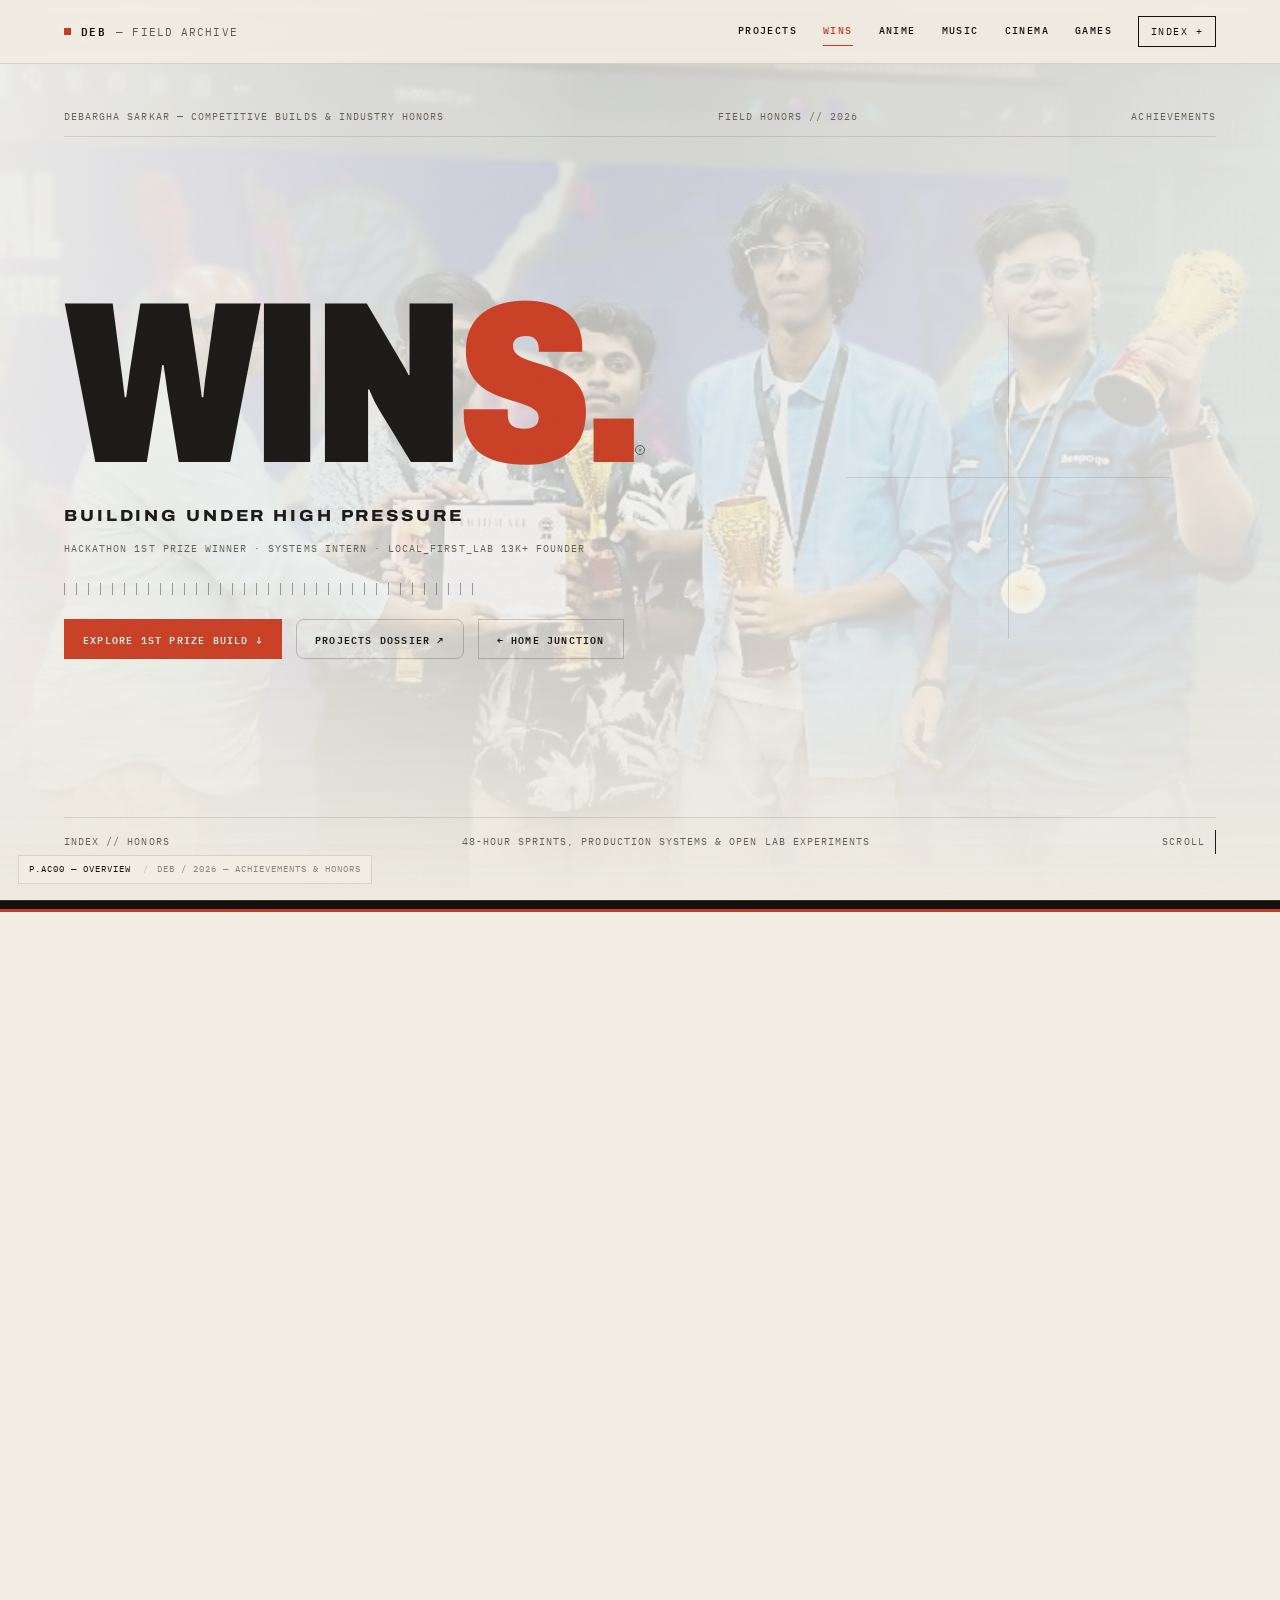
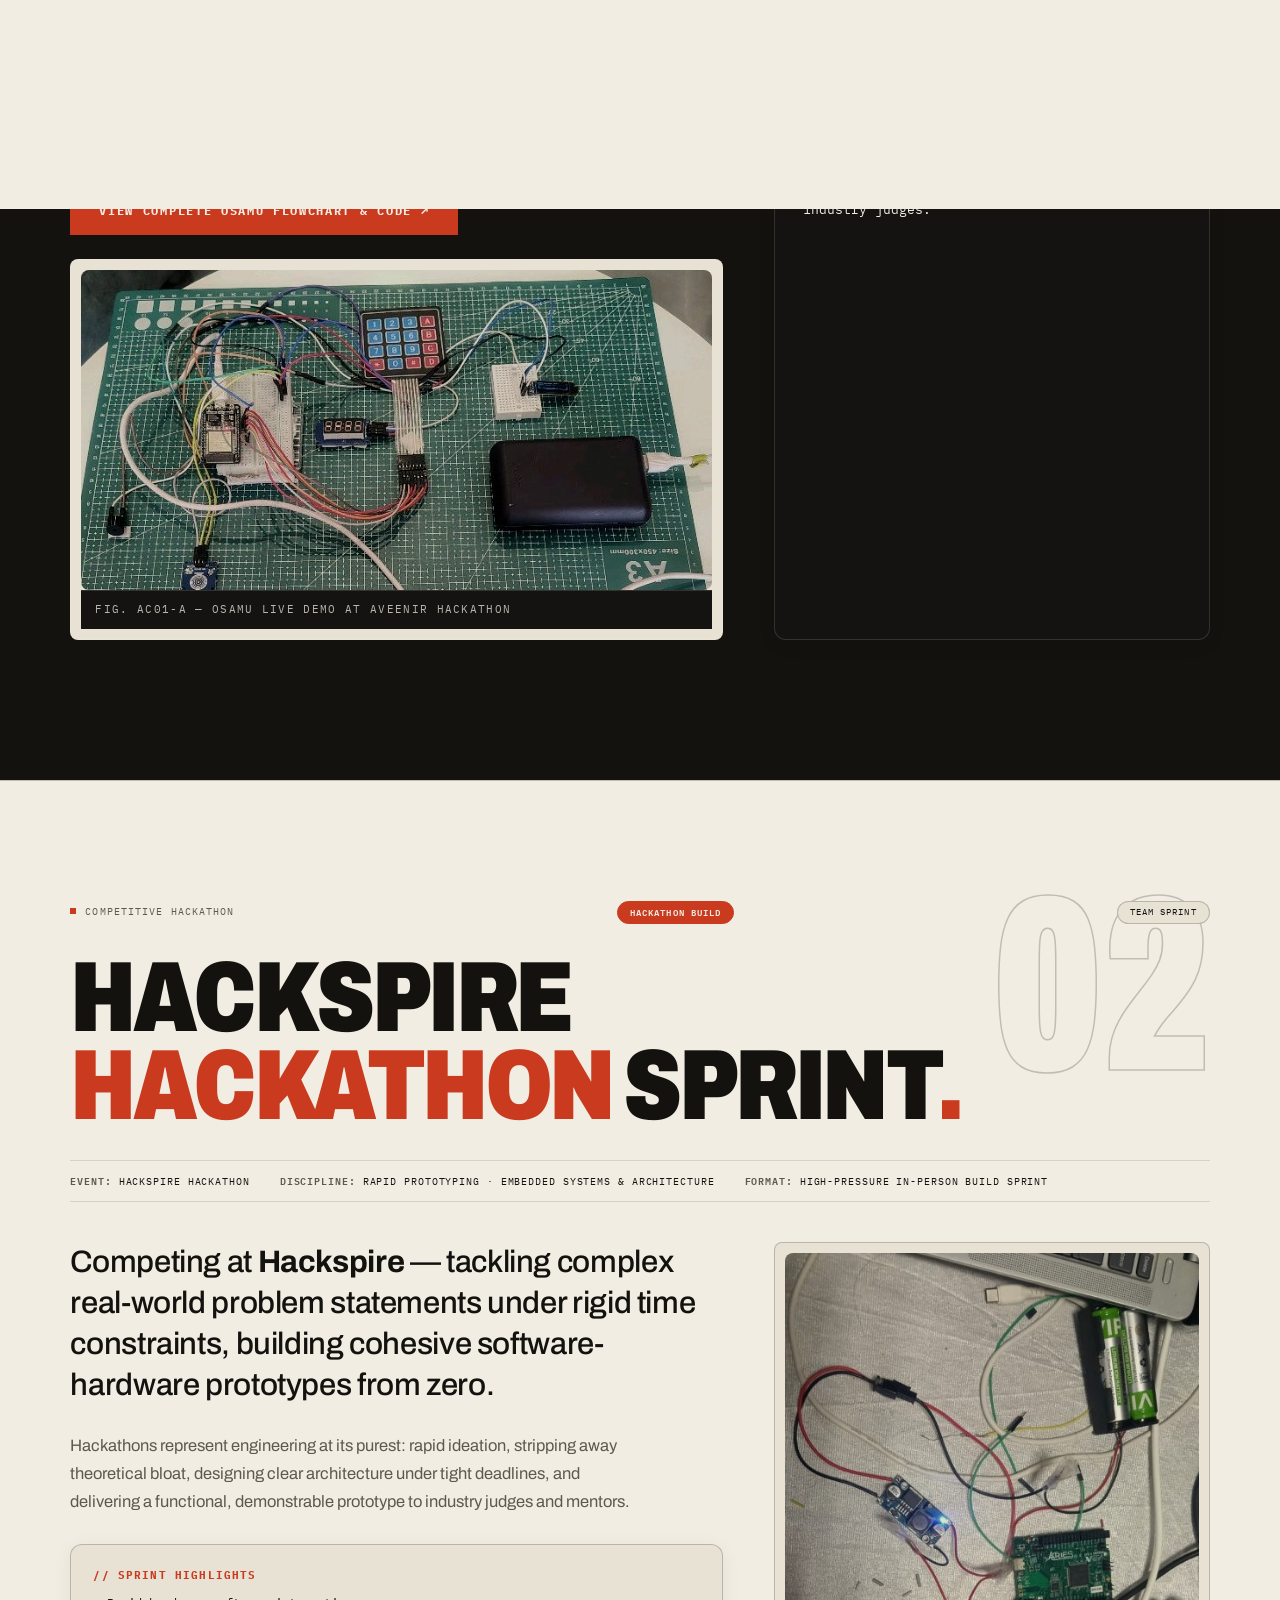
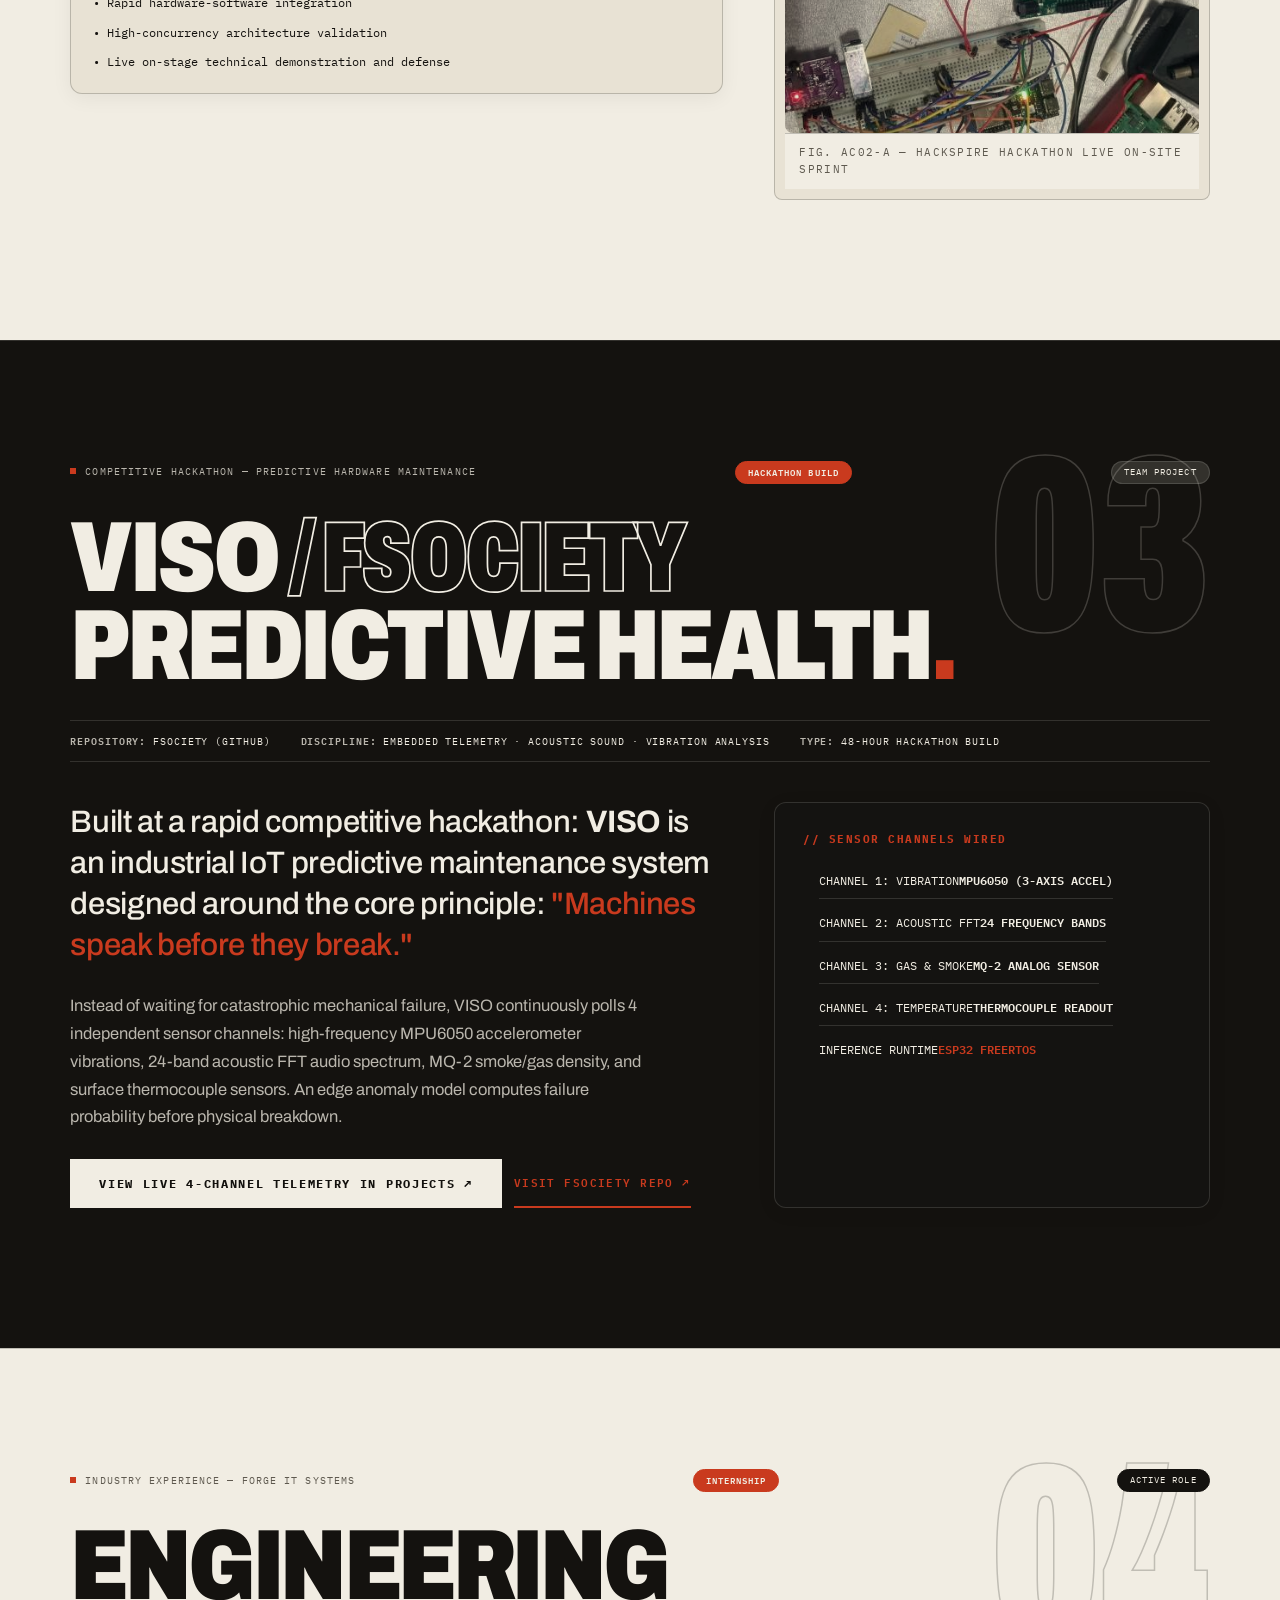
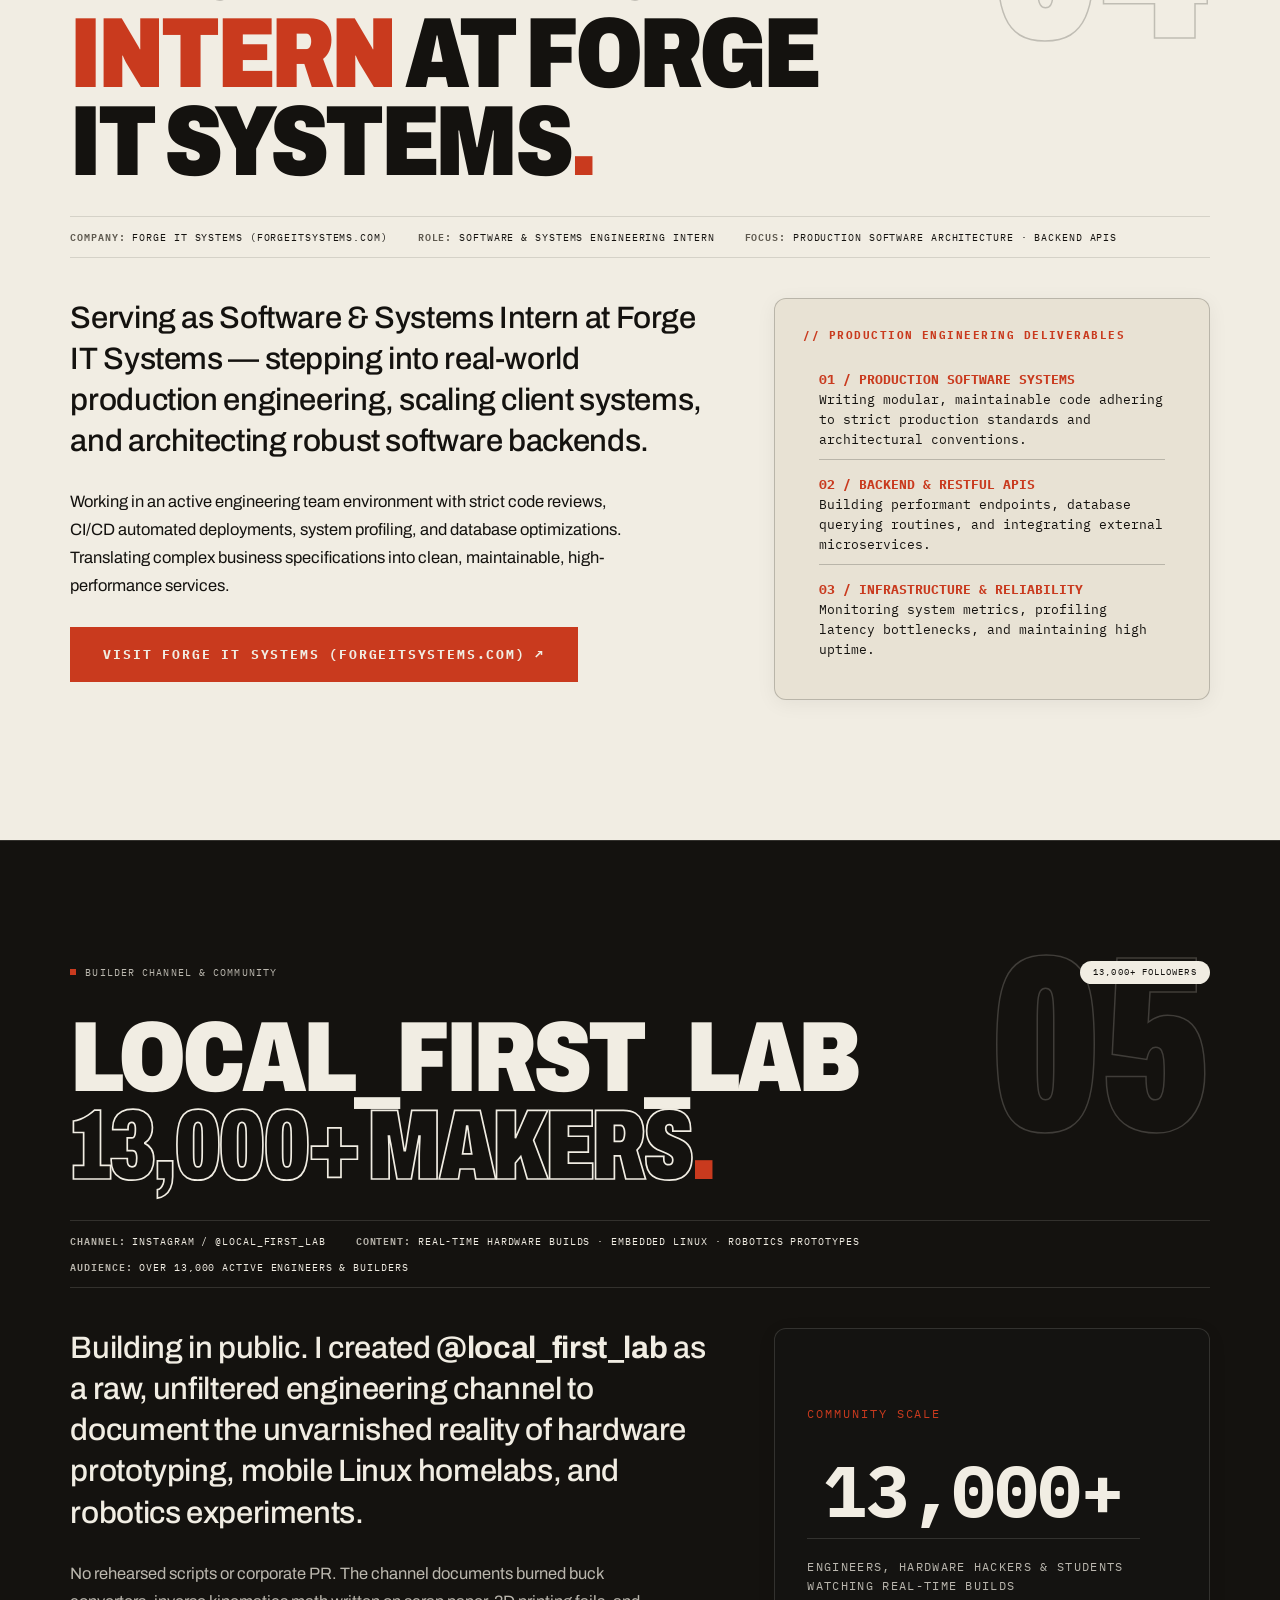
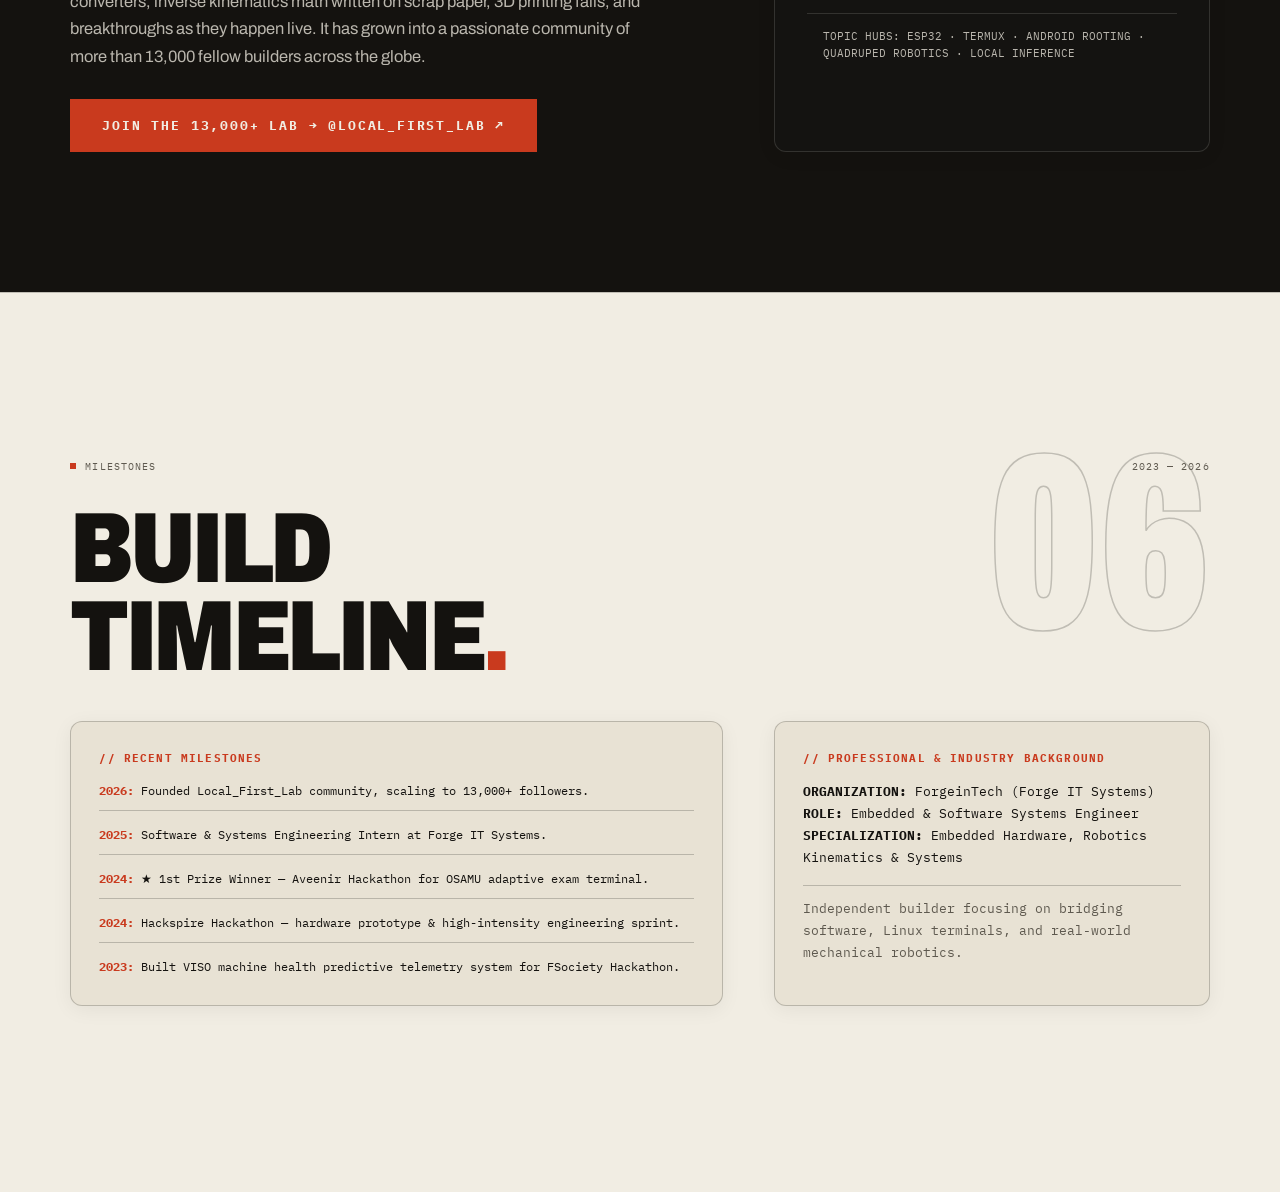
==== commit 7cf06bb1: "feat: add win.jpeg hero backdrop, osamu live hardware photo, and hackspire showcase" ====
--- a/achievements.html
+++ b/achievements.html
@@ -54,10 +54,11 @@
     <li><a href="index.html"><span class="t-no">←</span><span class="t-title">Back to Main Junction</span><span class="leader"></span><span class="t-pg">HOME ↗</span></a></li>
     <li><a href="#cover"><span class="t-no">00</span><span class="t-title">Achievements Overview</span><span class="leader"></span><span class="t-pg">P.AC00</span></a></li>
     <li><a href="#ac-osamu"><span class="t-no">01</span><span class="t-title">Aveenir Hackathon 1st Prize (OSAMU)</span><span class="leader"></span><span class="t-pg">P.AC01</span></a></li>
-    <li><a href="#ac-viso"><span class="t-no">02</span><span class="t-title">VISO / FSociety Predictive Health Hackathon</span><span class="leader"></span><span class="t-pg">P.AC02</span></a></li>
-    <li><a href="#ac-intern"><span class="t-no">03</span><span class="t-title">Forge IT Systems — Systems Internship</span><span class="leader"></span><span class="t-pg">P.AC03</span></a></li>
-    <li><a href="#ac-lab"><span class="t-no">04</span><span class="t-title">Local_First_Lab — 13,000+ Community</span><span class="leader"></span><span class="t-pg">P.AC04</span></a></li>
-    <li><a href="#ac-timeline"><span class="t-no">05</span><span class="t-title">Academic &amp; Build Timeline</span><span class="leader"></span><span class="t-pg">P.AC05</span></a></li>
+    <li><a href="#ac-hackspire"><span class="t-no">02</span><span class="t-title">Hackspire Hackathon Sprint</span><span class="leader"></span><span class="t-pg">P.AC02</span></a></li>
+    <li><a href="#ac-viso"><span class="t-no">03</span><span class="t-title">VISO / FSociety Predictive Health Hackathon</span><span class="leader"></span><span class="t-pg">P.AC03</span></a></li>
+    <li><a href="#ac-intern"><span class="t-no">04</span><span class="t-title">Forge IT Systems — Systems Internship</span><span class="leader"></span><span class="t-pg">P.AC04</span></a></li>
+    <li><a href="#ac-lab"><span class="t-no">05</span><span class="t-title">Local_First_Lab — 13,000+ Community</span><span class="leader"></span><span class="t-pg">P.AC05</span></a></li>
+    <li><a href="#ac-timeline"><span class="t-no">06</span><span class="t-title">Milestones &amp; Build Timeline</span><span class="leader"></span><span class="t-pg">P.AC06</span></a></li>
   </ul>
       </div>
       <div>
@@ -78,14 +79,16 @@
 <main id="achieve-content">
 
 <!-- ============ 00 / COVER ============ -->
-<section id="cover" aria-label="Achievements Cover" data-page="P.AC00" data-name="OVERVIEW" style="min-height:100vh;display:flex;flex-direction:column;justify-content:space-between;padding:86px 5.5vw 64px;position:relative;">
+<section id="cover" aria-label="Achievements Cover" data-page="P.AC00" data-name="OVERVIEW" style="min-height:100vh;display:flex;flex-direction:column;justify-content:space-between;padding:86px 5.5vw 64px;position:relative;overflow:hidden;">
+  <!-- Faded Winning Background Plate -->
+  <div class="win-bg-plate" style="position:absolute;inset:0;background-image:linear-gradient(to right, rgba(244,242,238,0.92) 0%, rgba(244,242,238,0.72) 45%, rgba(244,242,238,0.85) 100%), url('images/win.jpeg');background-size:cover;background-position:center right;opacity:0.85;pointer-events:none;z-index:0;mix-blend-mode:multiply;filter:grayscale(25%) contrast(105%);mask-image:linear-gradient(to bottom, black 60%, transparent 100%);-webkit-mask-image:linear-gradient(to bottom, black 60%, transparent 100%);"></div>
   <div class="crops" aria-hidden="true"><i></i><i></i><i></i><i></i></div>
-  <div class="topline">
+  <div class="topline" style="position:relative;z-index:2">
     <div>DEBARGHA SARKAR <span class="hide-mobile">— COMPETITIVE BUILDS &amp; INDUSTRY HONORS</span></div>
     <div class="hide-mobile">FIELD HONORS // 2026</div>
     <div>ACHIEVEMENTS</div>
   </div>
-  <div class="hero-center">
+  <div class="hero-center" style="position:relative;z-index:2">
     <div class="crosshair" aria-hidden="true"></div>
     <div class="side-vert">HACKATHONS · INDUSTRY INTERNSHIP · 13K+ COMMUNITY</div>
     <h1 class="hero-name" aria-label="WINS.">
@@ -107,7 +110,7 @@
       </a>
     </div>
   </div>
-  <div class="botline">
+  <div class="botline" style="position:relative;z-index:2">
     <div>INDEX // HONORS</div>
     <div class="hide-mobile">48-HOUR SPRINTS, PRODUCTION SYSTEMS &amp; OPEN LAB EXPERIMENTS</div>
     <div class="scroll-cue">SCROLL <i aria-hidden="true"></i></div>
@@ -150,6 +153,11 @@
             VIEW COMPLETE OSAMU FLOWCHART &amp; CODE ↗
           </a>
         </div>
+
+        <figure class="fig-photo" style="margin-top:24px;border:1px solid var(--pline);border-radius:var(--radius-sm);overflow:hidden">
+          <img src="images/osamu.jpeg" alt="OSAMU winning prototype hardware demonstration at Aveenir hackathon" loading="lazy" style="width:100%;height:auto;display:block;object-fit:cover;max-height:320px">
+          <figcaption style="padding:10px 14px;background:#141311;font-family:var(--mono);font-size:11px;color:var(--pdim);border-top:1px solid var(--pline)">FIG. AC01-A — OSAMU LIVE DEMO AT AVEENIR HACKATHON</figcaption>
+        </figure>
       </div>
 
       <div class="readout rv" style="padding:28px;background:#141311;border:1px solid var(--pline);--d:.25s">
@@ -175,10 +183,60 @@
   </div>
 </section>
 
-<!-- ============ 02 / VISO / FSOCIETY HACKATHON ============ -->
-<section id="ac-viso" class="spread dark" data-page="P.AC02" data-name="VISO HACKATHON" aria-labelledby="h-ac-viso" style="padding:120px 5.5vw 140px;min-height:100vh;display:flex;flex-direction:column;justify-content:center">
+<!-- ============ 02 / HACKSPIRE HACKATHON ============ -->
+<section id="ac-hackspire" class="spread" data-page="P.AC02" data-name="HACKSPIRE" aria-labelledby="h-ac-hackspire" style="padding:120px 5.5vw 140px;min-height:100vh;display:flex;flex-direction:column;justify-content:center">
   <div class="spread-inner rv-scope">
     <div class="big-num" aria-hidden="true">02</div>
+    <header class="kicker rv">
+      <span>COMPETITIVE HACKATHON</span>
+      <span class="tag win">HACKATHON BUILD</span>
+      <span class="tag team">TEAM SPRINT</span>
+    </header>
+    
+    <h2 id="h-ac-hackspire" class="h-giant rv" style="--d:.05s">
+      HACKSPIRE<br>
+      <span style="color:var(--red)">HACKATHON</span> SPRINT<span style="color:var(--red)">.</span>
+    </h2>
+    
+    <div class="meta-row rv" style="--d:.15s">
+      <span><b>EVENT:</b> HACKSPIRE HACKATHON</span>
+      <span><b>DISCIPLINE:</b> RAPID PROTOTYPING · EMBEDDED SYSTEMS &amp; ARCHITECTURE</span>
+      <span><b>FORMAT:</b> HIGH-PRESSURE IN-PERSON BUILD SPRINT</span>
+    </div>
+
+    <div class="gr gr-2" style="margin-top:40px">
+      <div class="rv" style="--d:.2s">
+        <p class="thesis" style="margin-top:0">
+          Competing at <b>Hackspire</b> — tackling complex real-world problem statements under rigid time constraints, building cohesive software-hardware prototypes from zero.
+        </p>
+        <p class="body-col" style="color:var(--ink2)">
+          Hackathons represent engineering at its purest: rapid ideation, stripping away theoretical bloat, designing clear architecture under tight deadlines, and delivering a functional, demonstrable prototype to industry judges and mentors.
+        </p>
+
+        <div class="readout" style="margin-top:28px;padding:22px;background:var(--paper2);border:1px solid var(--line2)">
+          <span class="mono" style="color:var(--red);font-weight:700;display:block;margin-bottom:10px">// SPRINT HIGHLIGHTS</span>
+          <ul style="list-style:none;padding:0;margin:0;display:flex;flex-direction:column;gap:10px;font-family:var(--mono);font-size:12px;color:var(--ink)">
+            <li>• Rapid hardware-software integration</li>
+            <li>• High-concurrency architecture validation</li>
+            <li>• Live on-stage technical demonstration and defense</li>
+          </ul>
+        </div>
+      </div>
+
+      <div class="rv" style="--d:.25s">
+        <figure class="fig-photo" style="border:1px solid var(--line2);border-radius:var(--radius-sm);overflow:hidden;background:var(--paper2)">
+          <img src="images/hackspire.jpeg" alt="Hackspire Hackathon team and project demonstration" loading="lazy" style="width:100%;height:auto;display:block;max-height:480px;object-fit:cover;object-position:center top">
+          <figcaption style="padding:10px 14px;background:var(--paper);font-family:var(--mono);font-size:11px;color:var(--ink2);border-top:1px solid var(--line2)">FIG. AC02-A — HACKSPIRE HACKATHON LIVE ON-SITE SPRINT</figcaption>
+        </figure>
+      </div>
+    </div>
+  </div>
+</section>
+
+<!-- ============ 03 / VISO / FSOCIETY HACKATHON ============ -->
+<section id="ac-viso" class="spread dark" data-page="P.AC03" data-name="VISO HACKATHON" aria-labelledby="h-ac-viso" style="padding:120px 5.5vw 140px;min-height:100vh;display:flex;flex-direction:column;justify-content:center">
+  <div class="spread-inner rv-scope">
+    <div class="big-num" aria-hidden="true">03</div>
     <header class="kicker rv">
       <span>COMPETITIVE HACKATHON — PREDICTIVE HARDWARE MAINTENANCE</span>
       <span class="tag win">HACKATHON BUILD</span>
@@ -240,10 +298,10 @@
   </div>
 </section>
 
-<!-- ============ 03 / FORGE IT SYSTEMS INTERNSHIP ============ -->
-<section id="ac-intern" class="spread" data-page="P.AC03" data-name="INTERNSHIP" aria-labelledby="h-ac-intern" style="padding:120px 5.5vw 140px;min-height:100vh;display:flex;flex-direction:column;justify-content:center">
-  <div class="spread-inner rv-scope">
-    <div class="big-num" aria-hidden="true">03</div>
+<!-- ============ 04 / FORGE IT SYSTEMS INTERNSHIP ============ -->
+<section id="ac-intern" class="spread" data-page="P.AC04" data-name="INTERNSHIP" aria-labelledby="h-ac-intern" style="padding:120px 5.5vw 140px;min-height:100vh;display:flex;flex-direction:column;justify-content:center">
+  <div class="spread-inner rv-scope">
+    <div class="big-num" aria-hidden="true">04</div>
     <header class="kicker rv">
       <span>INDUSTRY EXPERIENCE — FORGE IT SYSTEMS</span>
       <span class="tag win" style="background:var(--red);color:var(--paper);border-color:var(--red)">INTERNSHIP</span>
@@ -300,10 +358,10 @@
   </div>
 </section>
 
-<!-- ============ 04 / 13K+ BUILDER COMMUNITY (LOCAL_FIRST_LAB) ============ -->
-<section id="ac-lab" class="spread dark" data-page="P.AC04" data-name="13K+ COMMUNITY" aria-labelledby="h-ac-lab" style="padding:120px 5.5vw 140px;min-height:100vh;display:flex;flex-direction:column;justify-content:center">
-  <div class="spread-inner rv-scope">
-    <div class="big-num" aria-hidden="true">04</div>
+<!-- ============ 05 / 13K+ BUILDER COMMUNITY (LOCAL_FIRST_LAB) ============ -->
+<section id="ac-lab" class="spread dark" data-page="P.AC05" data-name="13K+ COMMUNITY" aria-labelledby="h-ac-lab" style="padding:120px 5.5vw 140px;min-height:100vh;display:flex;flex-direction:column;justify-content:center">
+  <div class="spread-inner rv-scope">
+    <div class="big-num" aria-hidden="true">05</div>
     <header class="kicker rv">
       <span>BUILDER CHANNEL &amp; COMMUNITY</span>
       <span class="tag live">13,000+ FOLLOWERS</span>
@@ -348,10 +406,10 @@
   </div>
 </section>
 
-<!-- ============ 05 / TIMELINE ============ -->
-<section id="ac-timeline" class="spread" data-page="P.AC05" data-name="TIMELINE" aria-labelledby="h-ac-timeline" style="padding:120px 5.5vw 140px;min-height:100vh;display:flex;flex-direction:column;justify-content:center">
-  <div class="spread-inner rv-scope">
-    <div class="big-num" aria-hidden="true">05</div>
+<!-- ============ 06 / TIMELINE ============ -->
+<section id="ac-timeline" class="spread" data-page="P.AC06" data-name="TIMELINE" aria-labelledby="h-ac-timeline" style="padding:120px 5.5vw 140px;min-height:100vh;display:flex;flex-direction:column;justify-content:center">
+  <div class="spread-inner rv-scope">
+    <div class="big-num" aria-hidden="true">06</div>
     <header class="kicker rv"><span>MILESTONES</span><span class="mdim">2023 — 2026</span></header>
     <h2 id="h-ac-timeline" class="h-giant rv" style="--d:.05s">BUILD<br>TIMELINE<span style="color:var(--red)">.</span></h2>
 
@@ -367,6 +425,9 @@
           </li>
           <li style="border-bottom:1px solid var(--line2);padding-bottom:10px">
             <b style="color:var(--red)">2024:</b> ★ 1st Prize Winner — Aveenir Hackathon for OSAMU adaptive exam terminal.
+          </li>
+          <li style="border-bottom:1px solid var(--line2);padding-bottom:10px">
+            <b style="color:var(--red)">2024:</b> Hackspire Hackathon — hardware prototype &amp; high-intensity engineering sprint.
           </li>
           <li>
             <b style="color:var(--red)">2023:</b> Built VISO machine health predictive telemetry system for FSociety Hackathon.
